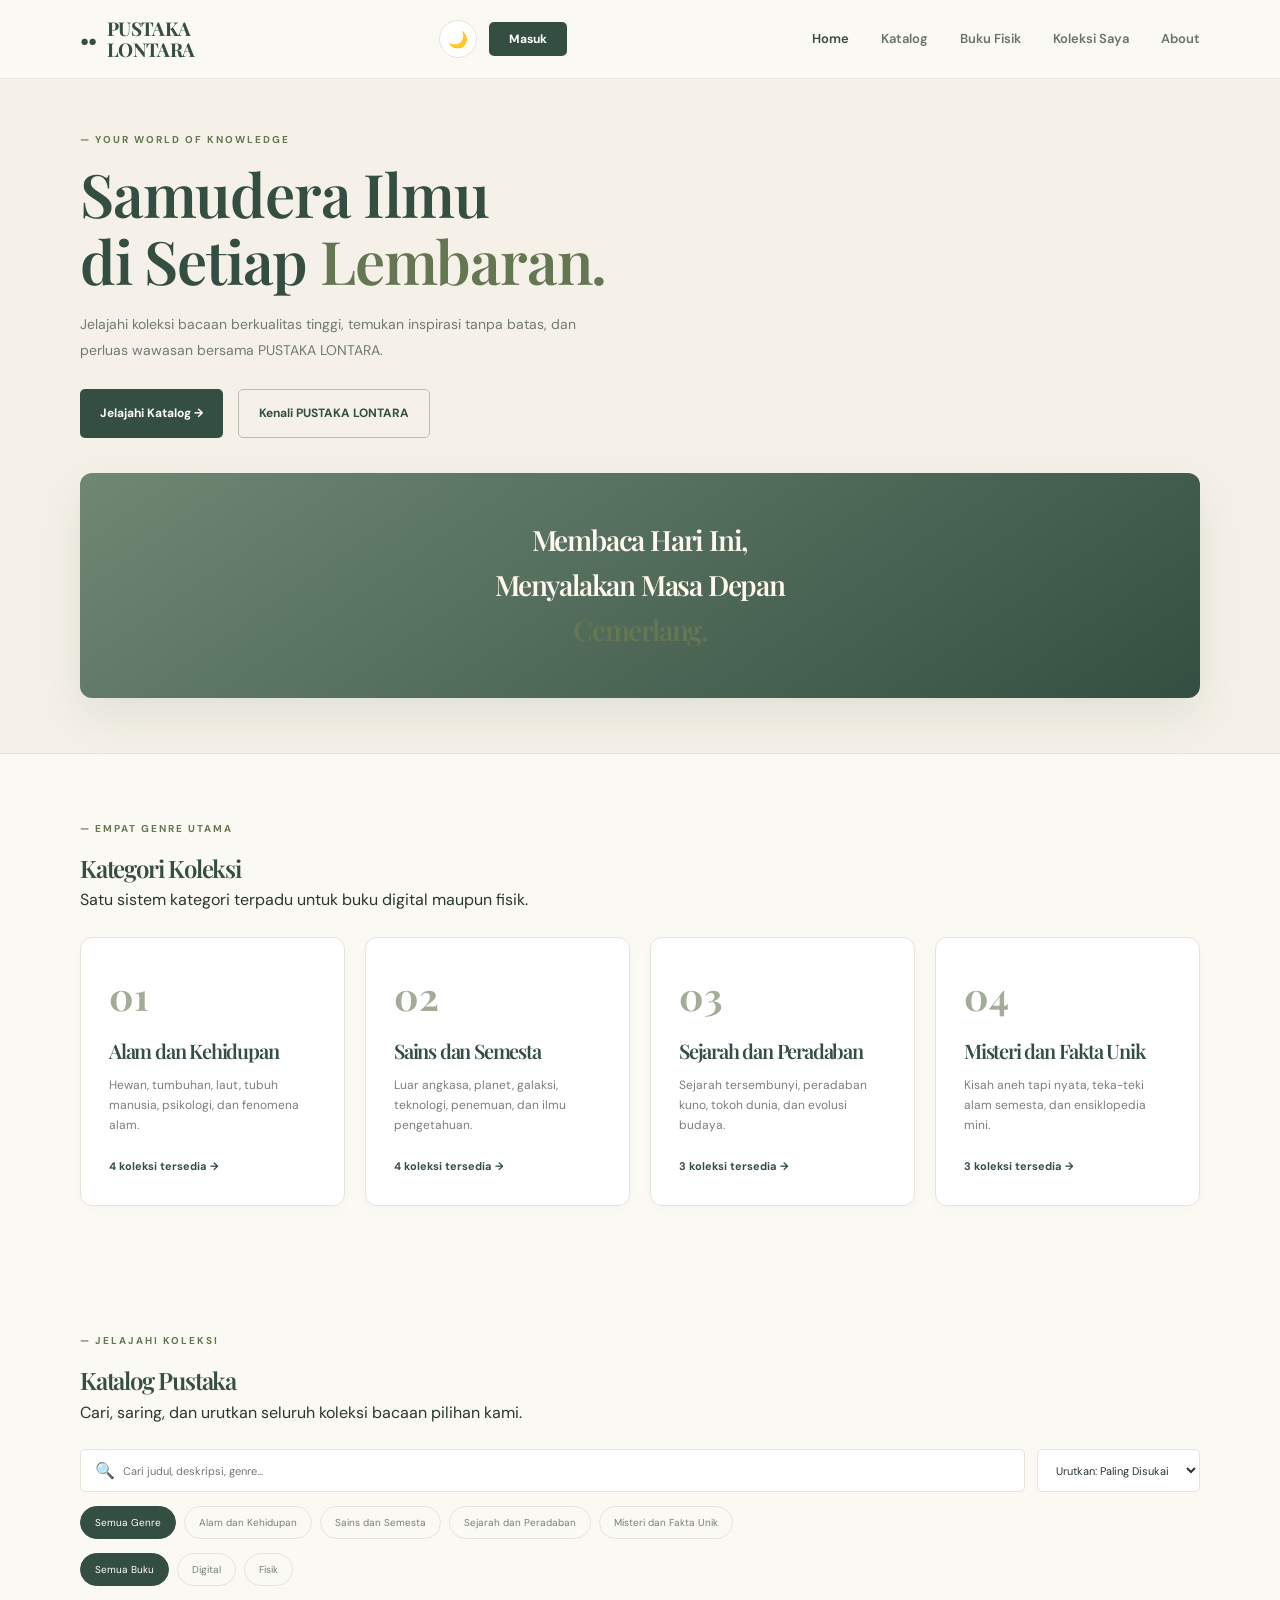
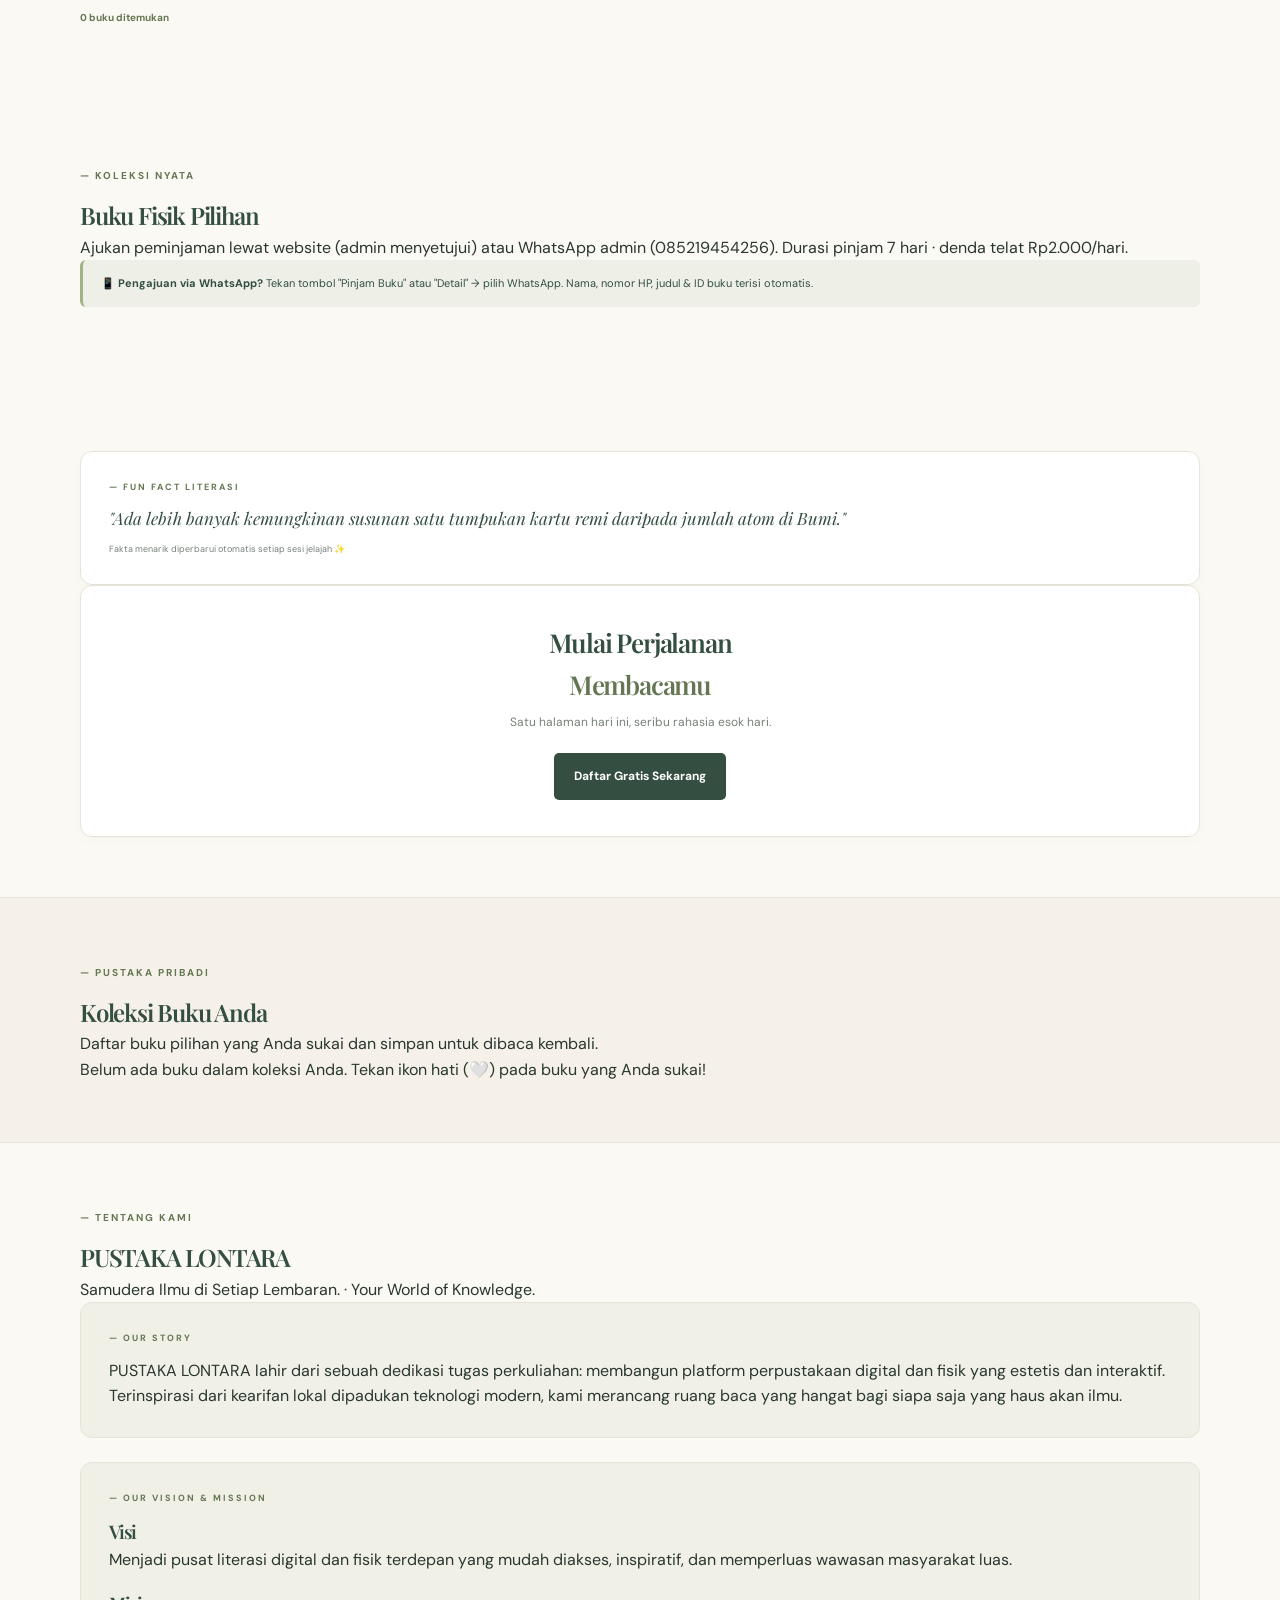
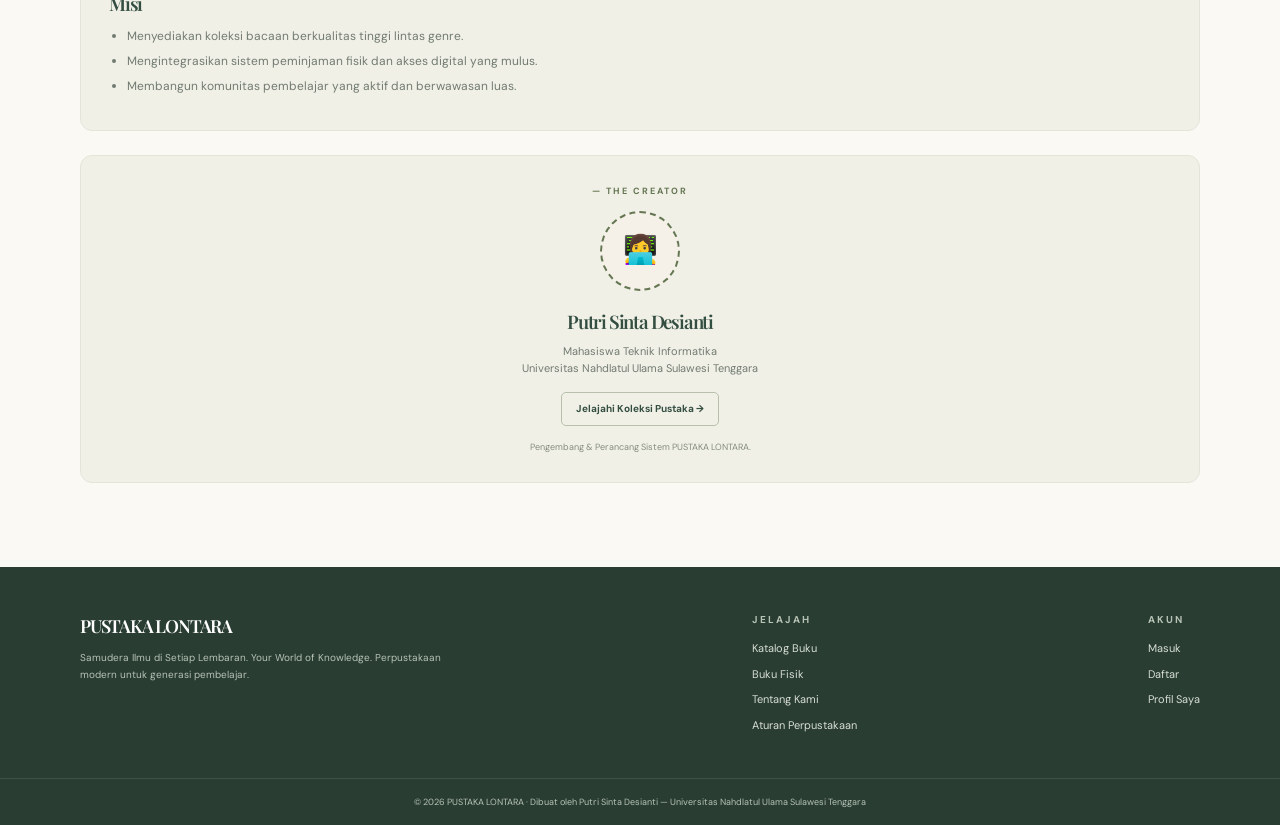
==== index.html @ be07b55f "Add files via upload" ====
<!DOCTYPE html>
<html lang="id">
<head>
  <meta charset="UTF-8">
  <meta name="viewport" content="width=device-width, initial-scale=1.0">
  <meta name="description" content="PUSTAKA LONTARA - Perpustakaan Digital & Fisik Modern">
  <title>PUSTAKA LONTARA | Your World of Knowledge</title>
  <link rel="preconnect" href="https://fonts.googleapis.com">
  <link rel="preconnect" href="https://fonts.gstatic.com" crossorigin>
  <link href="https://fonts.googleapis.com/css2?family=DM+Sans:ital,wght@0,400;0,500;0,700;1,400&family=Playfair+Display:ital,wght@0,600;0,700;1,600&display=swap" rel="stylesheet">
  <link rel="stylesheet" href="style.css">
</head>
<body>

  <!-- HEADER / NAVBAR -->
  <header class="site-header">
    <nav class="navbar container">
      <a class="brand" href="#beranda" aria-label="PUSTAKA LONTARA Beranda">
        <span class="brand-dots">••</span>
        <span class="brand-text">PUSTAKA<br>LONTARA</span>
      </a>
      
      <div class="nav-right-actions">
        <!-- Toggle Dark/Light Mode -->
        <button class="theme-toggle" id="themeToggle" title="Ubah Mode Tampilan" aria-label="Toggle Theme">🌙</button>
        <!-- Tombol Masuk / Login -->
        <button class="btn-masuk" id="openLoginModal">Masuk</button>
        <!-- Tombol Hamburger Mobile -->
        <button class="menu-toggle" id="menuToggle" aria-label="Buka Menu">☰</button>
      </div>

      <div class="nav-links" id="navLinks">
        <a class="nav-item active" href="#beranda">Home</a>
        <a class="nav-item" href="#katalog">Katalog</a>
        <a class="nav-item" href="#buku-fisik">Buku Fisik</a>
        <a class="nav-item" href="#koleksi-saya">Koleksi Saya</a>
        <a class="nav-item" href="#tentang">About</a>
      </div>
    </nav>
  </header>

  <main>
    <!-- HERO SECTION -->
    <section class="hero" id="beranda">
      <div class="container hero-content">
        <span class="sub-eyebrow">— YOUR WORLD OF KNOWLEDGE</span>
        <h1>Samudera Ilmu<br>di Setiap <em>Lembaran.</em></h1>
        <p>Jelajahi koleksi bacaan berkualitas tinggi, temukan inspirasi tanpa batas, dan perluas wawasan bersama PUSTAKA LONTARA.</p>
        
        <div class="hero-buttons">
          <a class="btn-primary" href="#katalog">Jelajahi Katalog →</a>
          <a class="btn-secondary" href="#tentang">Kenali PUSTAKA LONTARA</a>
        </div>

        <div class="hero-banner-card">
          <h2>Membaca Hari Ini,<br>Menyalakan Masa Depan<br><em>Cemerlang.</em></h2>
        </div>
      </div>
    </section>

    <!-- KATEGORI EMPAT GENRE UTAMA (Sesuai Referensi Gambar) -->
    <section class="category-section section-padding">
      <div class="container">
        <span class="sub-eyebrow">— EMPAT GENRE UTAMA</span>
        <h2 class="section-title">Kategori Koleksi</h2>
        <p class="section-desc">Satu sistem kategori terpadu untuk buku digital maupun fisik.</p>

        <div class="category-cards-grid">
          <div class="category-box">
            <span class="cat-number">01</span>
            <h3>Alam dan Kehidupan</h3>
            <p>Hewan, tumbuhan, laut, tubuh manusia, psikologi, dan fenomena alam.</p>
            <span class="cat-link">4 koleksi tersedia →</span>
          </div>
          <div class="category-box">
            <span class="cat-number">02</span>
            <h3>Sains dan Semesta</h3>
            <p>Luar angkasa, planet, galaksi, teknologi, penemuan, dan ilmu pengetahuan.</p>
            <span class="cat-link">4 koleksi tersedia →</span>
          </div>
          <div class="category-box">
            <span class="cat-number">03</span>
            <h3>Sejarah dan Peradaban</h3>
            <p>Sejarah tersembunyi, peradaban kuno, tokoh dunia, dan evolusi budaya.</p>
            <span class="cat-link">3 koleksi tersedia →</span>
          </div>
          <div class="category-box">
            <span class="cat-number">04</span>
            <h3>Misteri dan Fakta Unik</h3>
            <p>Kisah aneh tapi nyata, teka-teki alam semesta, dan ensiklopedia mini.</p>
            <span class="cat-link">3 koleksi tersedia →</span>
          </div>
        </div>
      </div>
    </section>

    <!-- KATALOG BUKU -->
    <section class="catalog-section section-padding" id="katalog">
      <div class="container">
        <span class="sub-eyebrow">— JELAJAHI KOLEKSI</span>
        <h2 class="section-title">Katalog Pustaka</h2>
        <p class="section-desc">Cari, saring, dan urutkan seluruh koleksi bacaan pilihan kami.</p>

        <div class="catalog-controls">
          <div class="search-sort-group">
            <div class="search-wrapper">
              <span class="search-icon">🔍</span>
              <input type="search" id="searchInput" placeholder="Cari judul, deskripsi, genre...">
            </div>

            <div class="sort-wrapper">
              <select id="sortSelect" aria-label="Urutkan Buku">
                <option value="popular">Urutkan: Paling Disukai</option>
                <option value="title-asc">Urutkan: Judul (A-Z)</option>
                <option value="title-desc">Urutkan: Judul (Z-A)</option>
              </select>
            </div>
          </div>

          <!-- Filter Genre -->
          <div class="filter-group" id="genreFilters">
            <button class="chip active" data-genre="Semua">Semua Genre</button>
            <button class="chip" data-genre="Alam dan Kehidupan">Alam dan Kehidupan</button>
            <button class="chip" data-genre="Sains dan Semesta">Sains dan Semesta</button>
            <button class="chip" data-genre="Sejarah dan Peradaban">Sejarah dan Peradaban</button>
            <button class="chip" data-genre="Misteri dan Fakta Unik">Misteri dan Fakta Unik</button>
          </div>

          <!-- Filter Tipe Buku -->
          <div class="filter-group" id="typeFilters">
            <button class="chip chip-type active" data-type="Semua">Semua Buku</button>
            <button class="chip chip-type" data-type="Digital">Digital</button>
            <button class="chip chip-type" data-type="Fisik">Fisik</button>
          </div>
        </div>

        <div class="result-info">
          <span id="bookCount">0 buku ditemukan</span>
        </div>

        <div class="book-grid" id="bookGrid">
          <!-- Kartu Buku Diquery otomatis lewat JavaScript -->
        </div>
        <p class="empty-state" id="emptyState" hidden>Tidak ada buku yang sesuai dengan pencarian Anda.</p>
      </div>
    </section>

    <!-- BUKU FISIK SECTION (Dilengkapi detail interaktif seperti gambar referensi) -->
    <section class="physical-section section-padding" id="buku-fisik">
      <div class="container">
        <span class="sub-eyebrow">— KOLEKSI NYATA</span>
        <h2 class="section-title">Buku Fisik Pilihan</h2>
        <p class="section-desc">Ajukan peminjaman lewat website (admin menyetujui) atau WhatsApp admin (085219454256). Durasi pinjam 7 hari · denda telat Rp2.000/hari.</p>
        
        <div class="info-box">
          <p>📱 <strong>Pengajuan via WhatsApp?</strong> Tekan tombol "Pinjam Buku" atau "Detail" → pilih WhatsApp. Nama, nomor HP, judul & ID buku terisi otomatis.</p>
        </div>

        <div class="book-grid" id="physicalBookGrid">
          <!-- Kartu khusus Buku Fisik -->
        </div>
      </div>
    </section>

    <!-- FUN FACT & CALL TO ACTION (Sesuai Referensi Gambar 13.jpeg) -->
    <section class="fun-fact-section section-padding">
      <div class="container">
        <div class="fun-fact-card">
          <span class="card-eyebrow">— FUN FACT LITERASI</span>
          <p id="funFactText">"Ada lebih banyak kemungkinan susunan satu tumpukan kartu remi daripada jumlah atom di Bumi."</p>
          <small class="fun-fact-note">Fakta menarik diperbarui otomatis setiap sesi jelajah ✨</small>
        </div>

        <div class="cta-banner-card">
          <h2>Mulai Perjalanan<br><em>Membacamu</em></h2>
          <p>Satu halaman hari ini, seribu rahasia esok hari.</p>
          <a class="btn-primary" href="#" id="openRegisterModalBtn">Daftar Gratis Sekarang</a>
        </div>
      </div>
    </section>

<!-- 👇 MASUKKAN KOLEKSI BUKU ANDA DI SINI 👇 -->
    <section class="wishlist-section section-padding" id="koleksi-saya">
      <div class="container">
        <span class="sub-eyebrow">— PUSTAKA PRIBADI</span>
        <h2 class="section-title">Koleksi Buku Anda</h2>
        <p class="section-desc">Daftar buku pilihan yang Anda sukai dan simpan untuk dibaca kembali.</p>

        <div class="book-grid" id="wishlistGrid">
          <!-- Buku yang disukai akan muncul di sini secara otomatis -->
        </div>
        <p class="empty-state" id="emptyWishlistState">Belum ada buku dalam koleksi Anda. Tekan ikon hati (🤍) pada buku yang Anda sukai!</p>
      </div>
    </section>

    <!-- TENTANG KAMI, STORY, VISI MISI & CREATOR -->
    <section class="about-section section-padding" id="tentang">
      <div class="container">
        <span class="sub-eyebrow">— TENTANG KAMI</span>
        <h2 class="section-title">PUSTAKA LONTARA</h2>
        <p class="section-desc">Samudera Ilmu di Setiap Lembaran. · Your World of Knowledge.</p>

        <!-- Our Story Card -->
        <div class="info-card">
          <span class="card-eyebrow">— OUR STORY</span>
          <p>PUSTAKA LONTARA lahir dari sebuah dedikasi tugas perkuliahan: membangun platform perpustakaan digital dan fisik yang estetis dan interaktif. Terinspirasi dari kearifan lokal dipadukan teknologi modern, kami merancang ruang baca yang hangat bagi siapa saja yang haus akan ilmu.</p>
        </div>

        <!-- Vision & Mission Card -->
        <div class="info-card">
          <span class="card-eyebrow">— OUR VISION & MISSION</span>
          <h3>Visi</h3>
          <p>Menjadi pusat literasi digital dan fisik terdepan yang mudah diakses, inspiratif, dan memperluas wawasan masyarakat luas.</p>
          
          <h3 class="mt-16">Misi</h3>
          <ul class="mission-list">
            <li>Menyediakan koleksi bacaan berkualitas tinggi lintas genre.</li>
            <li>Mengintegrasikan sistem peminjaman fisik dan akses digital yang mulus.</li>
            <li>Membangun komunitas pembelajar yang aktif dan berwawasan luas.</li>
          </ul>
        </div>

        <!-- Creator Profile Card -->
        <div class="creator-card">
          <span class="card-eyebrow">— THE CREATOR</span>
          <div class="creator-avatar">
            <div class="avatar-placeholder">👩‍💻</div>
          </div>
          <h3>Putri Sinta Desianti</h3>
          <p class="creator-sub">Mahasiswa Teknik Informatika<br>Universitas Nahdlatul Ulama Sulawesi Tenggara</p>
          <a class="btn-secondary small" href="#katalog">Jelajahi Koleksi Pustaka →</a>
          <small class="avatar-note">Pengembang & Perancang Sistem PUSTAKA LONTARA.</small>
        </div>
      </div>
    </section>
  </main>

  <!-- FOOTER -->
  <footer class="site-footer">
    <div class="container footer-content">
      <div class="footer-brand">
        <h3>PUSTAKA LONTARA</h3>
        <p>Samudera Ilmu di Setiap Lembaran. Your World of Knowledge. Perpustakaan modern untuk generasi pembelajar.</p>
      </div>

      <div class="footer-links-group">
        <h4>JELAJAH</h4>
        <ul>
          <li><a href="#katalog">Katalog Buku</a></li>
          <li><a href="#buku-fisik">Buku Fisik</a></li>
          <li><a href="#tentang">Tentang Kami</a></li>
          <li><a href="#" id="footerRulesLink">Aturan Perpustakaan</a></li>
        </ul>
      </div>

      <div class="footer-links-group">
        <h4>AKUN</h4>
        <ul>
          <li><a href="#" id="footerLogin">Masuk</a></li>
          <li><a href="#" id="footerRegister">Daftar</a></li>
          <li><a href="#" id="footerProfile">Profil Saya</a></li>
        </ul>
      </div>
    </div>
    <div class="footer-bottom">
      <div class="container">
        <p>© 2026 PUSTAKA LONTARA · Dibuat oleh Putri Sinta Desianti — Universitas Nahdlatul Ulama Sulawesi Tenggara</p>
      </div>
    </div>
  </footer>

  <!-- MODAL LOGIN / MASUK -->
  <div class="modal-backdrop" id="loginModal" aria-hidden="true">
    <div class="modal-box" role="dialog" aria-modal="true" aria-labelledby="loginTitle">
      <button class="modal-close" id="closeLoginModal" aria-label="Tutup">&times;</button>
      <span class="sub-eyebrow">— AKUN PENGGUNA</span>
      <h2 id="loginTitle">Masuk Ke <em>PUSTAKA LONTARA</em></h2>
      <p class="modal-desc">Masukkan email/NIM dan kata sandi Anda.</p>
      
      <form id="loginForm">
        <div class="form-group">
          <label for="loginEmail">Email / NIM</label>
          <input type="text" id="loginEmail" placeholder="Masukkan Email atau NIM" required>
        </div>
        <div class="form-group">
          <label for="loginPassword">Kata Sandi</label>
          <input type="password" id="loginPassword" placeholder="••••••••" required>
        </div>
        <button type="submit" class="btn-primary full-width">Masuk Sekarang →</button>
      </form>
    </div>
  </div>

  <!-- MODAL PEMINJAMAN WHATSAPP -->
  <div class="modal-backdrop" id="borrowModal" aria-hidden="true">
    <div class="modal-box" role="dialog" aria-modal="true" aria-labelledby="borrowTitle">
      <button class="modal-close" id="closeBorrowModal" aria-label="Tutup">&times;</button>
      <span class="sub-eyebrow">— FORMULIR PEMINJAMAN</span>
      <h2 id="borrowTitle">Ajukan <em>Peminjaman</em></h2>
      <div class="selected-book-badge" id="selectedBookBadge"></div>
      
      <form id="borrowForm">
        <input type="hidden" id="borrowBookId">
        <input type="hidden" id="borrowBookTitle">
        <div class="form-grid">
          <div class="form-group">
            <label for="borrowName">Nama Lengkap</label>
            <input type="text" id="borrowName" placeholder="Nama Anda" required>
          </div>
          <div class="form-group">
            <label for="borrowNim">NIM</label>
            <input type="text" id="borrowNim" placeholder="Nomor Induk Mahasiswa" required>
          </div>
          <div class="form-group">
            <label for="borrowClass">Kelas / Prodi</label>
            <input type="text" id="borrowClass" placeholder="Contoh: TI-A" required>
          </div>
          <div class="form-group">
            <label for="borrowPhone">Nomor WhatsApp</label>
            <input type="tel" id="borrowPhone" placeholder="08xxxxxxxxxx" required>
          </div>
        </div>
        <button type="submit" class="btn-primary full-width">Kirim Pengajuan via WhatsApp ↗</button>
      </form>
    </div>
  </div>

  <!-- MODAL ATURAN PERPUSTAKAAN -->
  <div class="modal-backdrop" id="rulesModal" aria-hidden="true">
    <div class="modal-box modal-large" role="dialog" aria-modal="true" aria-labelledby="rulesTitle">
      <button class="modal-close" id="closeRulesModal" aria-label="Tutup">&times;</button>
      <span class="sub-eyebrow">— PANDUAN & KETENTUAN</span>
      <h2 id="rulesTitle">Aturan <em>PUSTAKA LONTARA</em></h2>
      <p class="modal-desc">Mohon membaca dan mematuhi ketentuan berikut demi kenyamanan bersama.</p>
      
      <div class="rules-content">
        <div class="rule-item">
          <h4>1. Peminjaman Buku Fisik</h4>
          <ul>
            <li>Durasi peminjaman maksimal adalah <strong>7 (tujuh) hari</strong> sejak pengajuan disetujui admin.</li>
            <li>Batas maksimal buku yang dapat dipinjam secara bersamaan adalah <strong>2 (dua) buku</strong>.</li>
            <li>Pengajuan lewat WhatsApp wajib menyertakan identitas diri (Nama, NIM, Kelas) yang valid.</li>
          </ul>
        </div>
        <div class="rule-item">
          <h4>2. Denda & Keterlambatan</h4>
          <ul>
            <li>Keterlambatan pengembalian buku dikenakan denda sebesar <strong>Rp2.000 / hari / buku</strong>.</li>
            <li>Apabila buku hilang atau rusak berat, peminjam wajib mengganti dengan buku yang serupa.</li>
          </ul>
        </div>
        <div class="rule-item">
          <h4>3. Akses Buku Digital</h4>
          <ul>
            <li>Koleksi digital dapat dibaca langsung kapan saja melalui platform.</li>
            <li>Dilarang memperjualbelikan atau mendistribusikan ulang konten tanpa izin.</li>
          </ul>
        </div>
      </div>

      <button class="btn-primary full-width mt-16" id="acceptRulesBtn">Saya Mengerti →</button>
    </div>
  </div>
<!-- MODAL DETAIL BUKU -->
  <div class="modal-backdrop" id="detailModal" aria-hidden="true">
    <div class="modal-box" role="dialog" aria-modal="true">
      <button class="modal-close" id="closeDetailModal" aria-label="Tutup">&times;</button>
      <span class="sub-eyebrow" id="detailModalCode">RB-00</span>
      <h2 id="detailModalTitle" style="font-size: 24px; margin-block: 8px;">Judul Buku</h2>
      <p id="detailModalAuthor" style="font-size: 12px; color: var(--text-muted); margin-bottom: 12px;">Penulis</p>
      
      <div class="selected-book-badge" id="detailModalGenre">Genre</div>
      <p id="detailModalDesc" style="font-size: 13px; line-height: 1.6; margin-bottom: 16px;">Deskripsi buku...</p>
      
      <div class="meta-stats" style="margin-bottom: 20px; font-size: 11px;">
        <span id="detailModalLikes">❤️ 0</span>
        <span id="detailModalFinished">✅ 0 selesai</span>
        <span id="detailModalDuration">⏱️ 0j 0m</span>
      </div>

      <button class="btn-primary full-width" id="modalBorrowFromDetailBtn">Ajukan Peminjaman →</button>
    </div>
  </div>

  <!-- TOAST NOTIFICATION -->
  <div class="toast" id="toast" role="status" aria-live="polite"></div>

  <script src="script.js"></script>
</body>
</html>
---- style.css ----
/* ===== VARIABEL WARNA TEMA (Sage & Cream) ===== */
:root {
  --sage: #A3B18A;
  --sage-dark: #657653;
  --forest: #344E41;
  --ivory: #F5F1E8;
  --cream: #FBF9F4;
  --ink: #29372F;
  --muted: #778078;
  --line: #E6E4D9;
  --white: #FFFFFF;
  --card-bg: #FFFFFF;
  --bg-color: #FBF9F4;
  --text-main: #29372F;
  --text-muted: #778078;
  --border-color: #E6E4D9;
  --shadow-sm: 0 18px 45px rgba(52, 78, 65, .10);
  
  /* Warna Kartu Buku */
  --card-blue: linear-gradient(145deg, #6F8874, #344E41);
  --card-brown: linear-gradient(145deg, #C4A77B, #8A6F4C);
  --card-purple: linear-gradient(145deg, #8295A0, #435D68);
}

/* Dark Mode */
body.dark-mode {
  --bg-color: #1A221C;
  --card-bg: #242E26;
  --text-main: #E5EAD9;
  --text-muted: #A3ADC2;
  --border-color: #334035;
  --forest: #A3B18A;
  --ivory: #242E26;
}

* {
  box-sizing: border-box;
  margin: 0;
  padding: 0;
}

html {
  scroll-behavior: smooth;
}

body {
  background-color: var(--bg-color);
  color: var(--text-main);
  font-family: 'DM Sans', sans-serif;
  line-height: 1.6;
  transition: background-color 0.3s, color 0.3s;
}

a {
  color: inherit;
  text-decoration: none;
}

button, input, select {
  font-family: inherit;
}

.container {
  width: min(100% - 32px, 1120px);
  margin-inline: auto;
}

.section-padding {
  padding-block: 60px;
}

.mt-16 {
  margin-top: 16px;
}

/* ===== NAVBAR ===== */
.site-header {
  position: sticky;
  top: 0;
  z-index: 40;
  background-color: rgba(251, 249, 244, 0.94);
  backdrop-filter: blur(12px);
  border-bottom: 1px solid rgba(230, 228, 217, 0.8);
}

body.dark-mode .site-header {
  background-color: rgba(26, 34, 28, 0.94);
  border-bottom: 1px solid #334035;
}

.navbar {
  display: flex;
  align-items: center;
  justify-content: space-between;
  height: 78px;
}

.brand {
  display: flex;
  align-items: center;
  gap: 10px;
  font-family: 'Playfair Display', serif;
  font-weight: 700;
  font-size: 19px;
  letter-spacing: -0.6px;
}

.brand-dots {
  color: var(--forest);
}

.brand-text {
  line-height: 1.1;
  color: var(--forest);
}

body.dark-mode .brand-text, body.dark-mode .brand-dots {
  color: var(--sage);
}

.nav-right-actions {
  display: flex;
  align-items: center;
  gap: 12px;
}

.theme-toggle {
  border: 1px solid var(--border-color);
  background: var(--card-bg);
  border-radius: 50%;
  width: 38px;
  height: 38px;
  cursor: pointer;
  font-size: 16px;
  display: grid;
  place-items: center;
}

.btn-masuk {
  background: var(--forest);
  color: white;
  border: none;
  padding: 9px 20px;
  border-radius: 5px;
  font-weight: 700;
  font-size: 12px;
  cursor: pointer;
  transition: background 0.2s, transform 0.2s;
}

.btn-masuk:hover {
  background: #263D32;
  transform: translateY(-2px);
}

.menu-toggle {
  background: transparent;
  border: none;
  font-size: 25px;
  cursor: pointer;
  color: var(--forest);
}

body.dark-mode .menu-toggle {
  color: var(--sage);
}

.nav-links {
  display: none;
}

.nav-links.open {
  display: flex;
  flex-direction: column;
  position: absolute;
  top: 78px;
  left: 0;
  right: 0;
  background: var(--cream);
  border-bottom: 1px solid var(--line);
  padding: 18px 24px;
  gap: 16px;
  box-shadow: var(--shadow-sm);
}

body.dark-mode .nav-links.open {
  background: var(--card-bg);
}

.nav-item {
  font-size: 13px;
  font-weight: 600;
  color: #68736B;
}

.nav-item.active, .nav-item:hover {
  color: var(--forest);
}

/* ===== HERO SECTION ===== */
.sub-eyebrow {
  display: inline-flex;
  align-items: center;
  gap: 8px;
  color: var(--sage-dark);
  font-size: 10px;
  font-weight: 700;
  letter-spacing: 2px;
  margin-bottom: 12px;
}

.hero {
  background: var(--ivory);
  padding-block: 46px 55px;
  border-bottom: 1px solid var(--line);
}

h1, h2, h3 {
  font-family: 'Playfair Display', serif;
  color: var(--forest);
  font-weight: 600;
  letter-spacing: -1.2px;
}

body.dark-mode h1, body.dark-mode h2, body.dark-mode h3 {
  color: var(--sage);
}

h1 {
  font-size: clamp(38px, 5vw, 60px);
  line-height: 1.12;
  margin-bottom: 18px;
}

h1 em, h2 em {
  color: var(--sage-dark);
  font-style: normal;
  font-weight: 600;
}

.hero p {
  max-width: 500px;
  color: #727B71;
  line-height: 1.85;
  font-size: 14px;
  margin-bottom: 25px;
}

.hero-buttons {
  display: flex;
  flex-direction: column;
  gap: 15px;
  margin-bottom: 35px;
}

.btn-primary {
  display: inline-flex;
  justify-content: center;
  align-items: center;
  background: var(--forest);
  color: white;
  padding: 14px 20px;
  border-radius: 5px;
  font-weight: 700;
  font-size: 12px;
  border: none;
  cursor: pointer;
  transition: transform .2s, background .2s;
}

.btn-primary:hover {
  background: #263D32;
  transform: translateY(-2px);
}

.btn-secondary {
  display: inline-flex;
  justify-content: center;
  align-items: center;
  color: var(--forest);
  border: 1px solid #B7C0AA;
  background: transparent;
  padding: 14px 20px;
  border-radius: 5px;
  font-weight: 700;
  font-size: 12px;
  transition: transform .2s, background .2s;
}

.btn-secondary:hover {
  background: var(--ivory);
  transform: translateY(-2px);
}

.hero-banner-card {
  background: linear-gradient(145deg, #6F8874, #344E41);
  border-radius: 12px;
  padding: 45px 24px;
  color: #F8F4E9;
  text-align: center;
  box-shadow: var(--shadow-sm);
}

.hero-banner-card h2 {
  font-size: 28px;
  color: #FFF9EC;
}

/* ===== 4 KATEGORI UTAMA (Sesuai Referensi Gambar 10.jpeg) ===== */
.category-cards-grid {
  display: grid;
  grid-template-columns: 1fr;
  gap: 20px;
  margin-top: 24px;
}

.category-box {
  background: var(--card-bg);
  border: 1px solid var(--border-color);
  border-radius: 12px;
  padding: 28px;
  position: relative;
  box-shadow: 0 4px 15px rgba(0,0,0,0.02);
  transition: transform 0.2s;
}

.category-box:hover {
  transform: translateY(-3px);
}

.cat-number {
  font-family: 'Playfair Display', serif;
  font-size: 38px;
  color: var(--sage-dark);
  opacity: 0.6;
  font-weight: 700;
  display: block;
  margin-bottom: 8px;
}

.category-box h3 {
  font-size: 20px;
  margin-bottom: 8px;
}

.category-box p {
  font-size: 12px;
  color: var(--text-muted);
  line-height: 1.7;
  margin-bottom: 16px;
}

.cat-link {
  font-size: 11px;
  font-weight: 700;
  color: var(--forest);
}

body.dark-mode .cat-link {
  color: var(--sage);
}

/* ===== CONTROL & FILTERS ===== */
.catalog-controls {
  display: flex;
  flex-direction: column;
  gap: 14px;
  margin-block: 24px;
}

.search-sort-group {
  display: flex;
  flex-direction: column;
  gap: 12px;
}

.search-wrapper {
  display: flex;
  align-items: center;
  background: white;
  border: 1px solid var(--line);
  border-radius: 5px;
  padding: 0 14px;
  height: 43px;
  color: var(--sage-dark);
}

body.dark-mode .search-wrapper {
  background: var(--card-bg);
  border-color: var(--border-color);
}

.search-wrapper input {
  border: none;
  background: transparent;
  width: 100%;
  padding-left: 8px;
  outline: none;
  color: var(--text-main);
  font-size: 11px;
}

.sort-wrapper select {
  width: 100%;
  height: 43px;
  padding: 0 14px;
  border-radius: 5px;
  border: 1px solid var(--line);
  background: white;
  color: var(--ink);
  font-size: 11px;
  outline: none;
  cursor: pointer;
}

body.dark-mode .sort-wrapper select {
  background: var(--card-bg);
  color: var(--text-main);
  border-color: var(--border-color);
}

.filter-group {
  display: flex;
  flex-wrap: wrap;
  gap: 8px;
}

.chip {
  padding: 9px 14px;
  border: 1px solid var(--line);
  border-radius: 30px;
  background: transparent;
  color: #758075;
  font-size: 10px;
  cursor: pointer;
  transition: all 0.2s;
}

body.dark-mode .chip {
  border-color: var(--border-color);
  color: var(--text-muted);
}

.chip.active {
  border-color: var(--forest);
  background: var(--forest);
  color: white;
}

.result-info {
  margin-block: 15px;
  font-size: 10px;
  font-weight: 700;
  color: var(--sage-dark);
}

/* ===== BOOK CARDS (Gaya persis seperti Referensi Gambar 11.jpg) ===== */
.book-grid {
  display: grid;
  grid-template-columns: 1fr;
  gap: 20px;
}

.book-card-item {
  border-radius: 12px;
  padding: 24px 20px;
  color: #F8F4E9;
  display: flex;
  flex-direction: column;
  justify-content: space-between;
  min-height: 290px;
  box-shadow: 10px 14px 22px rgba(39,58,47,.12);
  transition: transform .2s, box-shadow .2s;
}

.book-card-item:hover {
  transform: translateY(-4px);
  box-shadow: var(--shadow-sm);
}

.book-card-item.blue { background: var(--card-blue); }
.book-card-item.brown { background: var(--card-brown); }
.book-card-item.purple { background: var(--card-purple); }

.card-top-header {
  display: flex;
  justify-content: space-between;
  align-items: center;
}

.card-code {
  font-size: 9px;
  opacity: 0.85;
  font-weight: 700;
  letter-spacing: 2px;
  text-transform: uppercase;
}

.card-type-pill {
  background: rgba(255,255,255,0.25);
  padding: 2px 10px;
  border-radius: 12px;
  font-size: 8px;
  font-weight: 700;
  letter-spacing: 1px;
}

.card-body-content {
  margin-block: 12px;
}

.card-title {
  font-size: 21px;
  line-height: 1.25;
  color: #FFF9EC;
  font-family: 'Playfair Display', serif;
  margin-bottom: 4px;
}

.card-author {
  font-size: 10px;
  opacity: 0.8;
  margin-bottom: 8px;
}

.card-desc {
  font-size: 11px;
  opacity: 0.9;
  line-height: 1.5;
}

.card-footer-meta {
  border-top: 1px solid rgba(255,255,255,0.15);
  padding-top: 12px;
  display: flex;
  flex-direction: column;
  gap: 12px;
}

.meta-stats {
  display: flex;
  gap: 10px;
  font-size: 9px;
  font-weight: 600;
  opacity: 0.95;
  flex-wrap: wrap;
}

.card-action-btn {
  background: white;
  color: var(--forest);
  border: none;
  padding: 10px 16px;
  border-radius: 6px;
  font-weight: 700;
  font-size: 10px;
  cursor: pointer;
  align-self: flex-start;
  transition: background 0.2s;
}

.card-action-btn:hover {
  background: var(--ivory);
}

/* ===== FUN FACT & CTA SECTION (Sesuai Referensi Gambar 13.jpeg) ===== */
.fun-fact-section {
  display: flex;
  flex-direction: column;
  gap: 20px;
}

.fun-fact-card {
  background: var(--card-bg);
  border: 1px solid var(--border-color);
  border-radius: 12px;
  padding: 28px;
  box-shadow: 0 4px 15px rgba(0,0,0,0.02);
}

.fun-fact-card p {
  font-family: 'Playfair Display', serif;
  font-size: 17px;
  font-style: italic;
  color: var(--forest);
  margin-top: 8px;
  line-height: 1.5;
}

body.dark-mode .fun-fact-card p {
  color: var(--sage);
}

.fun-fact-note {
  display: block;
  font-size: 9px;
  color: var(--text-muted);
  margin-top: 10px;
}

.cta-banner-card {
  background: var(--card-bg);
  border: 1px solid var(--border-color);
  border-radius: 12px;
  padding: 36px 24px;
  text-align: center;
  box-shadow: 0 4px 15px rgba(0,0,0,0.02);
}

.cta-banner-card h2 {
  font-size: 26px;
  margin-bottom: 8px;
}

.cta-banner-card p {
  font-size: 12px;
  color: var(--text-muted);
  margin-bottom: 20px;
}

/* ===== ABOUT & INFO SECTION ===== */
.info-card, .creator-card {
  background: #F0F0E7;
  border: 1px solid var(--line);
  border-radius: 12px;
  padding: 28px;
  margin-bottom: 24px;
}

body.dark-mode .info-card, body.dark-mode .creator-card {
  background: var(--card-bg);
  border-color: var(--border-color);
}

.info-box {
  background: #EEF0E7;
  border-left: 3px solid var(--sage);
  border-radius: 6px;
  padding: 14px 18px;
  font-size: 11px;
  color: var(--forest);
  margin-bottom: 24px;
  line-height: 1.7;
}

body.dark-mode .info-box {
  background: #242E26;
  color: var(--sage);
}

.card-eyebrow {
  font-size: 9px;
  font-weight: 700;
  color: var(--sage-dark);
  letter-spacing: 2px;
  margin-bottom: 12px;
  display: block;
}

.mission-list {
  padding-left: 18px;
  margin-top: 8px;
  font-size: 12px;
  color: #727B71;
}

.mission-list li {
  margin-bottom: 6px;
}

.creator-card {
  text-align: center;
}

.avatar-placeholder {
  width: 80px;
  height: 80px;
  border-radius: 50%;
  border: 2px dashed var(--sage-dark);
  display: grid;
  place-items: center;
  margin: 0 auto 16px auto;
  font-size: 28px;
  background: var(--ivory);
}

.creator-sub {
  color: #727B71;
  font-size: 11px;
  margin-block: 6px 14px;
  line-height: 1.6;
}

.btn-secondary.small {
  padding: 8px 14px;
  font-size: 10px;
}

.avatar-note {
  display: block;
  font-size: 9px;
  color: #858B7E;
  margin-top: 14px;
}

/* ===== FOOTER ===== */
.site-footer {
  background: #293D33;
  color: #D8DFD4;
  padding-top: 45px;
}

.footer-content {
  display: flex;
  flex-direction: column;
  gap: 28px;
  padding-bottom: 35px;
}

.footer-brand h3 {
  font-size: 18px;
  margin-bottom: 8px;
  color: white;
}

.footer-brand p {
  color: #B7C3B5;
  font-size: 10px;
  line-height: 1.7;
}

.footer-links-group h4 {
  font-size: 10px;
  letter-spacing: 2px;
  color: #B7C3B5;
  margin-bottom: 12px;
  font-weight: 700;
}

.footer-links-group ul {
  list-style: none;
}

.footer-links-group li {
  margin-bottom: 8px;
  font-size: 11px;
  color: #D8DFD4;
}

.footer-bottom {
  border-top: 1px solid rgba(255,255,255,0.1);
  padding-block: 16px;
  font-size: 9px;
  color: #B7C3B5;
  text-align: center;
}

/* ===== MODAL & TOAST ===== */
.modal-backdrop {
  display: none;
  position: fixed;
  inset: 0;
  z-index: 100;
  background: rgba(24,39,31,0.62);
  backdrop-filter: blur(4px);
  place-items: center;
  padding: 16px;
  overflow-y: auto;
}

.modal-backdrop.show {
  display: grid;
}

.modal-box {
  background: var(--cream);
  border-radius: 8px;
  padding: 30px 24px;
  width: min(100%, 480px);
  position: relative;
  box-shadow: 0 25px 80px rgba(0,0,0,0.25);
  border: 1px solid var(--line);
}

body.dark-mode .modal-box {
  background: var(--card-bg);
  border-color: var(--border-color);
}

.modal-close {
  position: absolute;
  top: 15px;
  right: 18px;
  border: none;
  background: transparent;
  font-size: 26px;
  color: var(--forest);
  cursor: pointer;
}

.form-group {
  display: flex;
  flex-direction: column;
  gap: 6px;
  margin-bottom: 14px;
}

.form-group label {
  font-size: 10px;
  font-weight: 700;
  color: #566457;
}

body.dark-mode .form-group label {
  color: var(--text-muted);
}

.form-group input {
  height: 40px;
  padding: 0 11px;
  border-radius: 4px;
  border: 1px solid var(--line);
  background: white;
  color: var(--text-main);
  font-size: 11px;
  outline: none;
}

body.dark-mode .form-group input {
  background: var(--bg-color);
  border-color: var(--border-color);
}

.selected-book-badge {
  background: #EEF0E7;
  border-left: 3px solid var(--sage);
  padding: 10px 14px;
  border-radius: 4px;
  font-size: 11px;
  font-weight: 700;
  margin-block: 12px 16px;
  color: var(--forest);
}

body.dark-mode .selected-book-badge {
  background: #242E26;
  color: var(--sage);
}

.full-width {
  width: 100%;
  margin-top: 8px;
}

.toast {
  position: fixed;
  bottom: 24px;
  left: 50%;
  transform: translate(-50%, 20px);
  background: var(--forest);
  color: white;
  padding: 12px 18px;
  border-radius: 5px;
  font-size: 11px;
  opacity: 0;
  pointer-events: none;
  transition: all 0.25s;
  z-index: 120;
  box-shadow: var(--shadow-sm);
}

.toast.show {
  opacity: 1;
  transform: translate(-50%, 0);
}

/* Aturan Perpustakaan Modal */
.modal-box.modal-large {
  width: min(100%, 560px);
  max-height: 85vh;
  display: flex;
  flex-direction: column;
}

.rules-content {
  margin-top: 16px;
  overflow-y: auto;
  max-height: 55vh;
  padding-right: 6px;
  display: flex;
  flex-direction: column;
  gap: 18px;
}

.rule-item {
  background: var(--bg-color);
  border: 1px solid var(--border-color);
  padding: 16px;
  border-radius: 8px;
}

body.dark-mode .rule-item {
  background: var(--card-bg);
}

.rule-item h4 {
  font-family: 'DM Sans', sans-serif;
  font-size: 13px;
  font-weight: 700;
  color: var(--forest);
  margin-bottom: 8px;
}

body.dark-mode .rule-item h4 {
  color: var(--sage);
}

.rule-item ul {
  padding-left: 18px;
  font-size: 11px;
  color: var(--text-muted);
  line-height: 1.6;
}

.rule-item li {
  margin-bottom: 4px;
}

/* ===== RESPONSIVE DESKTOP & TABLET ===== */
@media (min-width: 680px) {
  .hero-buttons {
    flex-direction: row;
  }

  .search-sort-group {
    flex-direction: row;
  }

  .catalog-controls {
    flex-direction: column;
  }

  .search-wrapper {
    flex: 1;
  }

  .sort-wrapper select {
    width: auto;
  }

  .category-cards-grid {
    grid-template-columns: repeat(2, 1fr);
  }

  .book-grid {
    grid-template-columns: repeat(2, 1fr);
  }

  .footer-content {
    flex-direction: row;
    justify-content: space-between;
  }

  .footer-brand {
    max-width: 380px;
  }

  .menu-toggle {
    display: none;
  }

  .nav-links {
    display: flex;
    gap: 32px;
  }

  .nav-links.open {
    position: static;
    flex-direction: row;
    box-shadow: none;
    padding: 0;
    border: none;
    background: transparent;
  }
}

@media (min-width: 960px) {
  .category-cards-grid {
    grid-template-columns: repeat(4, 1fr);
  }

  .book-grid {
    grid-template-columns: repeat(3, 1fr);
  }
}
/* ===== GAYA TAMBAHAN TOMBOL DETAIL & LIKE ===== */
.card-btn-group {
  display: flex;
  gap: 10px;
  align-items: center;
  margin-top: 14px;
}

.card-detail-btn {
  background: white;
  color: var(--forest);
  border: none;
  padding: 10px 22px;
  border-radius: 20px;
  font-weight: 700;
  font-size: 11px;
  cursor: pointer;
  transition: background 0.2s, transform 0.2s;
  flex: 1;
}

.card-detail-btn:hover {
  background: var(--ivory);
  transform: translateY(-1px);
}

.card-like-btn {
  background: rgba(255, 255, 255, 0.2);
  border: 1px solid rgba(255, 255, 255, 0.4);
  color: white;
  width: 38px;
  height: 38px;
  border-radius: 50%;
  display: grid;
  place-items: center;
  font-size: 14px;
  cursor: pointer;
  transition: background 0.2s, transform 0.2s;
}

.card-like-btn:hover {
  background: rgba(255, 255, 255, 0.35);
  transform: scale(1.05);
}
/* ===== KOLEKSI BUKU ANDA SECTION ===== */
.wishlist-section {
  background-color: var(--ivory);
  border-top: 1px solid var(--line);
  border-bottom: 1px solid var(--line);
}
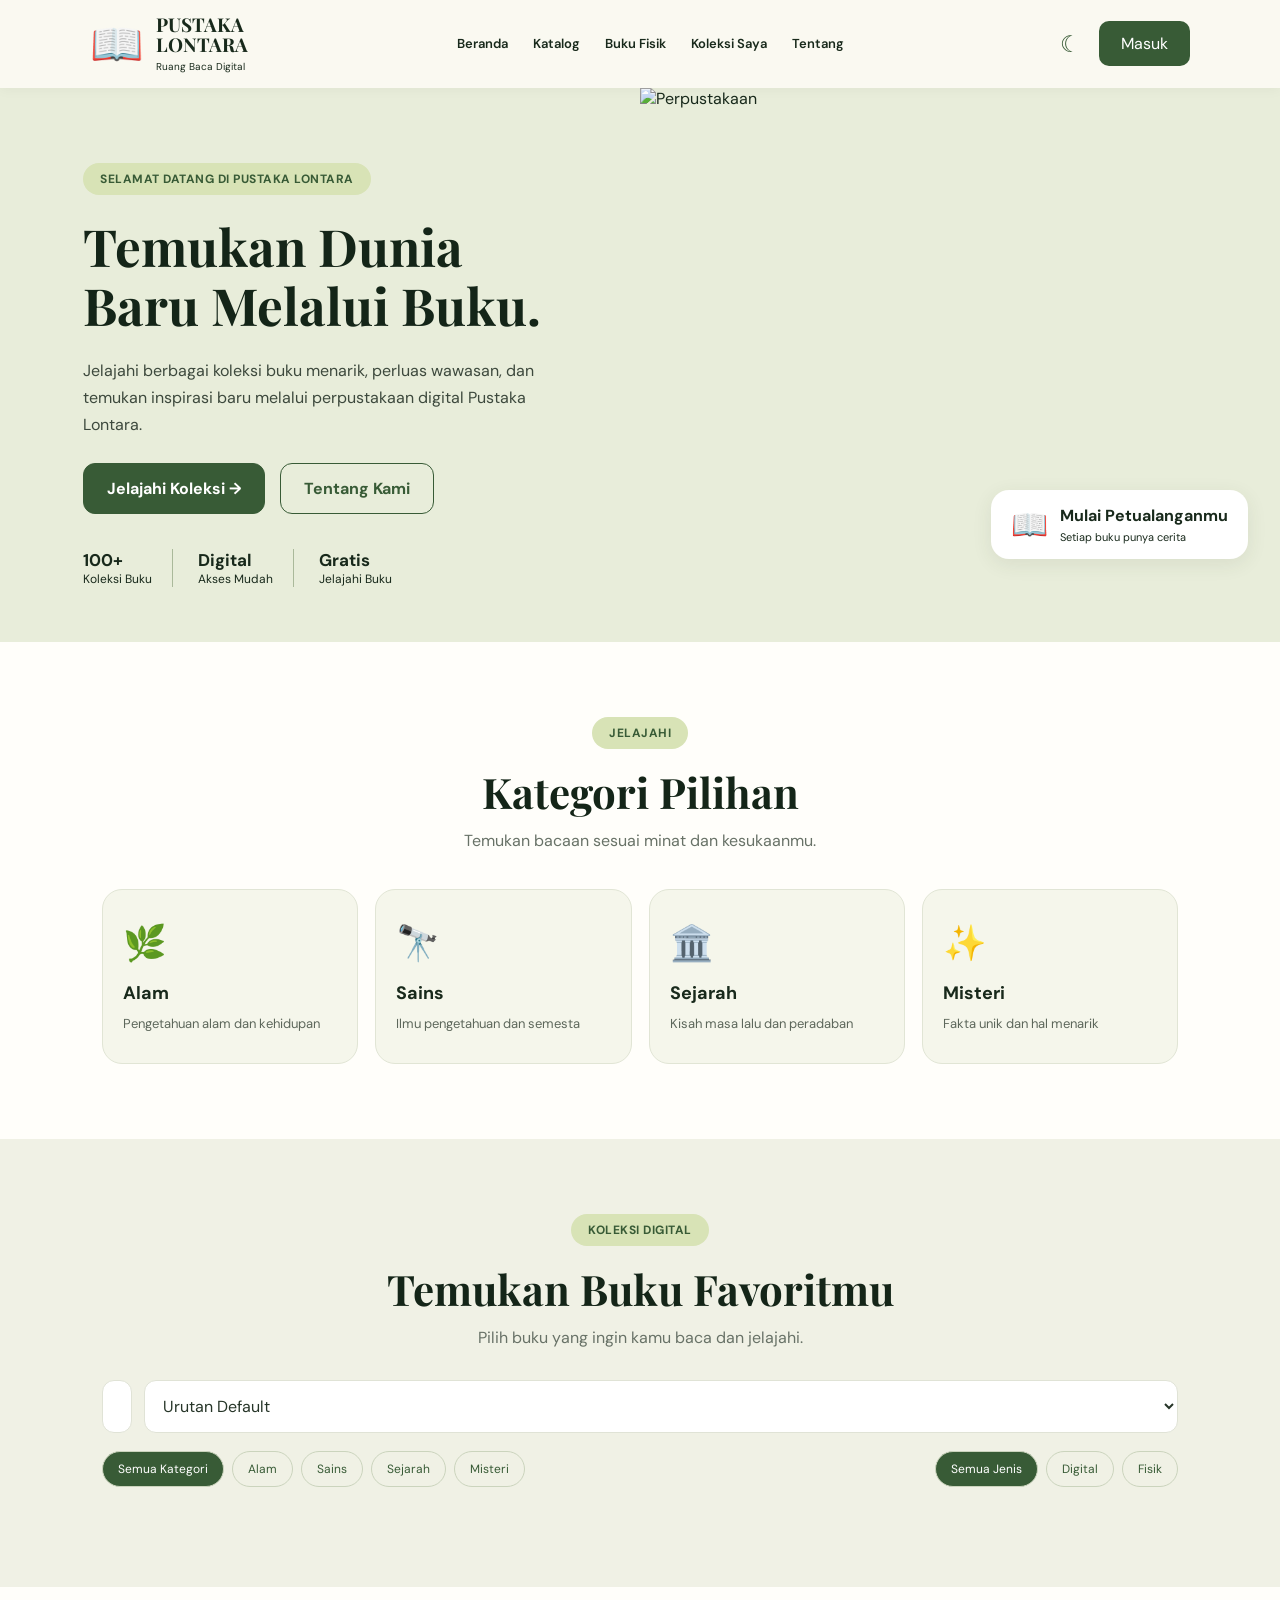
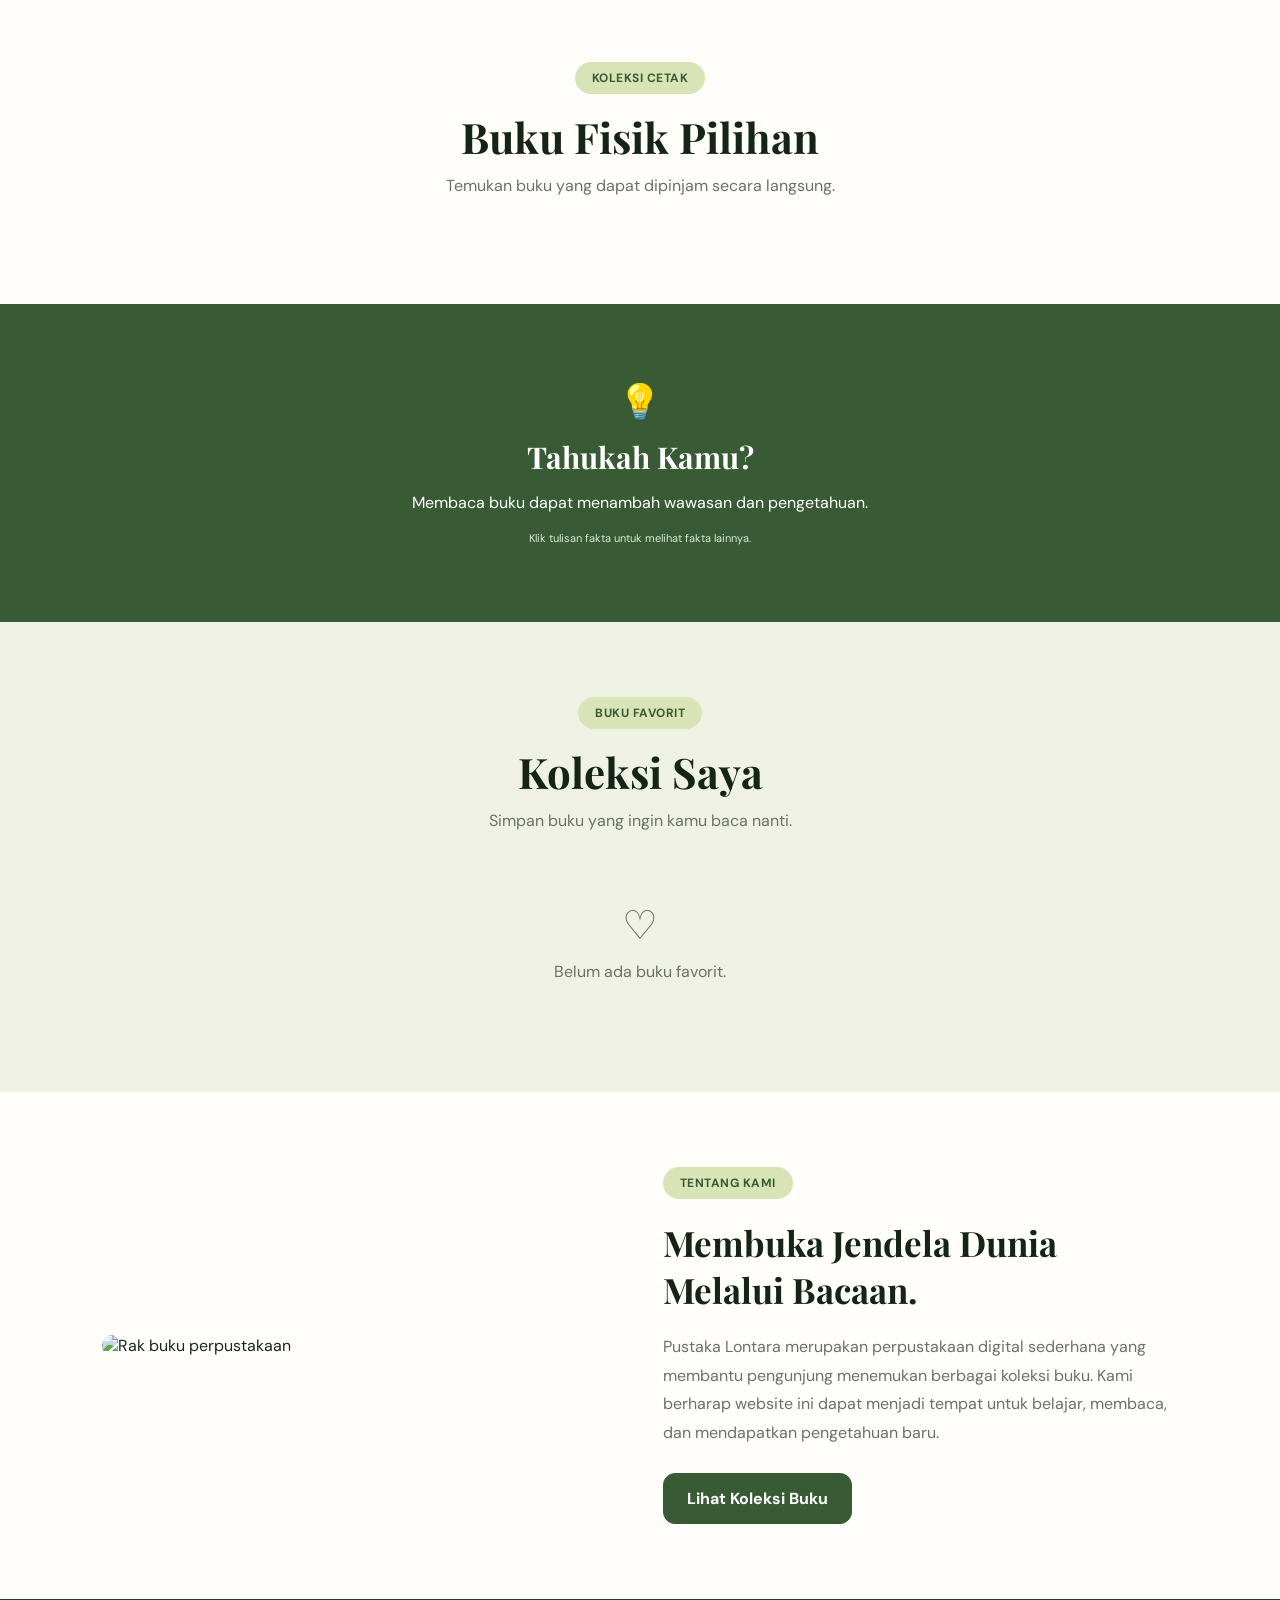
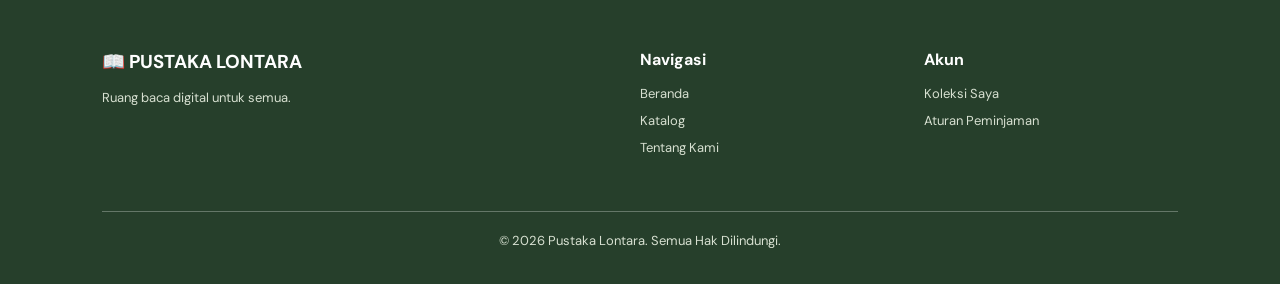
==== commit 41cac479: "Add files via upload" ====
--- a/index.html
+++ b/index.html
@@ -3,388 +3,365 @@
 <head>
   <meta charset="UTF-8">
   <meta name="viewport" content="width=device-width, initial-scale=1.0">
-  <meta name="description" content="PUSTAKA LONTARA - Perpustakaan Digital & Fisik Modern">
-  <title>PUSTAKA LONTARA | Your World of Knowledge</title>
+
+  <title>PUSTAKA LONTARA - Ruang Baca Digital</title>
+
+  <link rel="stylesheet" href="style.css">
+
   <link rel="preconnect" href="https://fonts.googleapis.com">
-  <link rel="preconnect" href="https://fonts.gstatic.com" crossorigin>
-  <link href="https://fonts.googleapis.com/css2?family=DM+Sans:ital,wght@0,400;0,500;0,700;1,400&family=Playfair+Display:ital,wght@0,600;0,700;1,600&display=swap" rel="stylesheet">
-  <link rel="stylesheet" href="style.css">
+  <link href="https://fonts.googleapis.com/css2?family=DM+Sans:wght@400;500;600;700&family=Playfair+Display:wght@600;700;800&display=swap" rel="stylesheet">
 </head>
+
 <body>
 
-  <!-- HEADER / NAVBAR -->
-  <header class="site-header">
-    <nav class="navbar container">
-      <a class="brand" href="#beranda" aria-label="PUSTAKA LONTARA Beranda">
-        <span class="brand-dots">••</span>
-        <span class="brand-text">PUSTAKA<br>LONTARA</span>
+  <!-- NAVBAR -->
+  <header class="navbar">
+    <a href="#beranda" class="logo">
+      <span class="logo-icon">📖</span>
+      <span>
+        <strong>PUSTAKA<br>LONTARA</strong>
+        <small>Ruang Baca Digital</small>
+      </span>
+    </a>
+
+    <nav id="navMenu">
+      <a href="#beranda">Beranda</a>
+      <a href="#katalog">Katalog</a>
+      <a href="#buku-fisik">Buku Fisik</a>
+      <a href="#koleksi">Koleksi Saya</a>
+      <a href="#tentang">Tentang</a>
+    </nav>
+
+    <div class="nav-actions">
+      <button id="themeToggle" class="theme-btn" title="Ganti tema">☾</button>
+      <button id="loginBtn" class="login-btn">Masuk</button>
+      <button id="menuToggle" class="menu-btn">☰</button>
+    </div>
+  </header>
+
+  <!-- BERANDA -->
+  <section class="hero" id="beranda">
+    <div class="hero-content">
+      <span class="eyebrow">SELAMAT DATANG DI PUSTAKA LONTARA</span>
+
+      <h1>Temukan Dunia Baru Melalui Buku.</h1>
+
+      <p>
+        Jelajahi berbagai koleksi buku menarik, perluas wawasan,
+        dan temukan inspirasi baru melalui perpustakaan digital
+        Pustaka Lontara.
+      </p>
+
+      <div class="hero-buttons">
+        <a href="#katalog" class="btn-primary">Jelajahi Koleksi →</a>
+        <a href="#tentang" class="btn-outline">Tentang Kami</a>
+      </div>
+
+      <div class="hero-stats">
+        <div>
+          <strong>100+</strong>
+          <span>Koleksi Buku</span>
+        </div>
+        <div>
+          <strong>Digital</strong>
+          <span>Akses Mudah</span>
+        </div>
+        <div>
+          <strong>Gratis</strong>
+          <span>Jelajahi Buku</span>
+        </div>
+      </div>
+    </div>
+
+    <div class="hero-image">
+      <img
+        src="https://images.unsplash.com/photo-1507842217343-583bb7270b66?w=1000"
+        alt="Perpustakaan"
+      >
+
+      <div class="image-note">
+        <span>📖</span>
+        <div>
+          <strong>Mulai Petualanganmu</strong>
+          <small>Setiap buku punya cerita</small>
+        </div>
+      </div>
+    </div>
+  </section>
+
+  <!-- KATEGORI -->
+  <section class="categories section" id="kategori">
+    <span class="eyebrow center">JELAJAHI</span>
+    <h2>Kategori Pilihan</h2>
+    <p class="section-desc">
+      Temukan bacaan sesuai minat dan kesukaanmu.
+    </p>
+
+    <div class="category-grid">
+      <button class="category-card" data-category="Alam">
+        <span>🌿</span>
+        <strong>Alam</strong>
+        <small>Pengetahuan alam dan kehidupan</small>
+      </button>
+
+      <button class="category-card" data-category="Sains">
+        <span>🔭</span>
+        <strong>Sains</strong>
+        <small>Ilmu pengetahuan dan semesta</small>
+      </button>
+
+      <button class="category-card" data-category="Sejarah">
+        <span>🏛️</span>
+        <strong>Sejarah</strong>
+        <small>Kisah masa lalu dan peradaban</small>
+      </button>
+
+      <button class="category-card" data-category="Misteri">
+        <span>✨</span>
+        <strong>Misteri</strong>
+        <small>Fakta unik dan hal menarik</small>
+      </button>
+    </div>
+  </section>
+
+  <!-- KATALOG DIGITAL -->
+  <section class="catalog section" id="katalog">
+    <span class="eyebrow center">KOLEKSI DIGITAL</span>
+    <h2>Temukan Buku Favoritmu</h2>
+    <p class="section-desc">
+      Pilih buku yang ingin kamu baca dan jelajahi.
+    </p>
+
+    <div class="filter-bar">
+      <input
+        type="search"
+        id="searchInput"
+        placeholder="Cari judul atau penulis buku..."
+      >
+
+      <select id="sortSelect">
+        <option value="default">Urutan Default</option>
+        <option value="az">Nama A-Z</option>
+        <option value="za">Nama Z-A</option>
+      </select>
+    </div>
+
+    <div class="filter-options">
+      <div id="genreFilters">
+        <button class="filter-btn active" data-genre="Semua">Semua Kategori</button>
+        <button class="filter-btn" data-genre="Alam">Alam</button>
+        <button class="filter-btn" data-genre="Sains">Sains</button>
+        <button class="filter-btn" data-genre="Sejarah">Sejarah</button>
+        <button class="filter-btn" data-genre="Misteri">Misteri</button>
+      </div>
+
+      <div id="typeFilters">
+        <button class="filter-btn active" data-type="Semua">Semua Jenis</button>
+        <button class="filter-btn" data-type="Digital">Digital</button>
+        <button class="filter-btn" data-type="Fisik">Fisik</button>
+      </div>
+    </div>
+
+    <p class="book-count" id="bookCount"></p>
+
+    <div class="book-grid" id="bookGrid"></div>
+
+    <div class="empty-state" id="emptyState" style="display:none">
+      <span>📚</span>
+      <p>Buku tidak ditemukan.</p>
+    </div>
+  </section>
+
+  <!-- BUKU FISIK -->
+  <section class="physical-section section" id="buku-fisik">
+    <span class="eyebrow center">KOLEKSI CETAK</span>
+    <h2>Buku Fisik Pilihan</h2>
+    <p class="section-desc">
+      Temukan buku yang dapat dipinjam secara langsung.
+    </p>
+
+    <div class="book-grid" id="physicalBookGrid"></div>
+  </section>
+
+  <!-- FAKTA MENARIK -->
+  <section class="fact-section section">
+    <span class="fact-icon">💡</span>
+    <h2>Tahukah Kamu?</h2>
+    <p id="funFactText">
+      Membaca buku dapat menambah wawasan dan pengetahuan.
+    </p>
+    <small>Klik tulisan fakta untuk melihat fakta lainnya.</small>
+  </section>
+
+  <!-- KOLEKSI FAVORIT -->
+  <section class="wishlist-section section" id="koleksi">
+    <span class="eyebrow center">BUKU FAVORIT</span>
+    <h2>Koleksi Saya</h2>
+    <p class="section-desc">
+      Simpan buku yang ingin kamu baca nanti.
+    </p>
+
+    <div class="book-grid" id="wishlistGrid"></div>
+
+    <div id="emptyWishlistState" class="empty-state">
+      <span>♡</span>
+      <p>Belum ada buku favorit.</p>
+    </div>
+  </section>
+
+  <!-- TENTANG KAMI -->
+  <section class="about-section section" id="tentang">
+    <div class="about-image">
+      <img
+        src="https://images.unsplash.com/photo-1521587760476-6c12a4b040da?w=900"
+        alt="Rak buku perpustakaan"
+      >
+    </div>
+
+    <div class="about-content">
+      <span class="eyebrow">TENTANG KAMI</span>
+
+      <h2>Membuka Jendela Dunia Melalui Bacaan.</h2>
+
+      <p>
+        Pustaka Lontara merupakan perpustakaan digital sederhana
+        yang membantu pengunjung menemukan berbagai koleksi buku.
+        Kami berharap website ini dapat menjadi tempat untuk
+        belajar, membaca, dan mendapatkan pengetahuan baru.
+      </p>
+
+      <a href="#katalog" class="btn-primary">
+        Lihat Koleksi Buku
       </a>
-      
-      <div class="nav-right-actions">
-        <!-- Toggle Dark/Light Mode -->
-        <button class="theme-toggle" id="themeToggle" title="Ubah Mode Tampilan" aria-label="Toggle Theme">🌙</button>
-        <!-- Tombol Masuk / Login -->
-        <button class="btn-masuk" id="openLoginModal">Masuk</button>
-        <!-- Tombol Hamburger Mobile -->
-        <button class="menu-toggle" id="menuToggle" aria-label="Buka Menu">☰</button>
-      </div>
-
-      <div class="nav-links" id="navLinks">
-        <a class="nav-item active" href="#beranda">Home</a>
-        <a class="nav-item" href="#katalog">Katalog</a>
-        <a class="nav-item" href="#buku-fisik">Buku Fisik</a>
-        <a class="nav-item" href="#koleksi-saya">Koleksi Saya</a>
-        <a class="nav-item" href="#tentang">About</a>
-      </div>
-    </nav>
-  </header>
-
-  <main>
-    <!-- HERO SECTION -->
-    <section class="hero" id="beranda">
-      <div class="container hero-content">
-        <span class="sub-eyebrow">— YOUR WORLD OF KNOWLEDGE</span>
-        <h1>Samudera Ilmu<br>di Setiap <em>Lembaran.</em></h1>
-        <p>Jelajahi koleksi bacaan berkualitas tinggi, temukan inspirasi tanpa batas, dan perluas wawasan bersama PUSTAKA LONTARA.</p>
-        
-        <div class="hero-buttons">
-          <a class="btn-primary" href="#katalog">Jelajahi Katalog →</a>
-          <a class="btn-secondary" href="#tentang">Kenali PUSTAKA LONTARA</a>
-        </div>
-
-        <div class="hero-banner-card">
-          <h2>Membaca Hari Ini,<br>Menyalakan Masa Depan<br><em>Cemerlang.</em></h2>
-        </div>
-      </div>
-    </section>
-
-    <!-- KATEGORI EMPAT GENRE UTAMA (Sesuai Referensi Gambar) -->
-    <section class="category-section section-padding">
-      <div class="container">
-        <span class="sub-eyebrow">— EMPAT GENRE UTAMA</span>
-        <h2 class="section-title">Kategori Koleksi</h2>
-        <p class="section-desc">Satu sistem kategori terpadu untuk buku digital maupun fisik.</p>
-
-        <div class="category-cards-grid">
-          <div class="category-box">
-            <span class="cat-number">01</span>
-            <h3>Alam dan Kehidupan</h3>
-            <p>Hewan, tumbuhan, laut, tubuh manusia, psikologi, dan fenomena alam.</p>
-            <span class="cat-link">4 koleksi tersedia →</span>
-          </div>
-          <div class="category-box">
-            <span class="cat-number">02</span>
-            <h3>Sains dan Semesta</h3>
-            <p>Luar angkasa, planet, galaksi, teknologi, penemuan, dan ilmu pengetahuan.</p>
-            <span class="cat-link">4 koleksi tersedia →</span>
-          </div>
-          <div class="category-box">
-            <span class="cat-number">03</span>
-            <h3>Sejarah dan Peradaban</h3>
-            <p>Sejarah tersembunyi, peradaban kuno, tokoh dunia, dan evolusi budaya.</p>
-            <span class="cat-link">3 koleksi tersedia →</span>
-          </div>
-          <div class="category-box">
-            <span class="cat-number">04</span>
-            <h3>Misteri dan Fakta Unik</h3>
-            <p>Kisah aneh tapi nyata, teka-teki alam semesta, dan ensiklopedia mini.</p>
-            <span class="cat-link">3 koleksi tersedia →</span>
-          </div>
-        </div>
-      </div>
-    </section>
-
-    <!-- KATALOG BUKU -->
-    <section class="catalog-section section-padding" id="katalog">
-      <div class="container">
-        <span class="sub-eyebrow">— JELAJAHI KOLEKSI</span>
-        <h2 class="section-title">Katalog Pustaka</h2>
-        <p class="section-desc">Cari, saring, dan urutkan seluruh koleksi bacaan pilihan kami.</p>
-
-        <div class="catalog-controls">
-          <div class="search-sort-group">
-            <div class="search-wrapper">
-              <span class="search-icon">🔍</span>
-              <input type="search" id="searchInput" placeholder="Cari judul, deskripsi, genre...">
-            </div>
-
-            <div class="sort-wrapper">
-              <select id="sortSelect" aria-label="Urutkan Buku">
-                <option value="popular">Urutkan: Paling Disukai</option>
-                <option value="title-asc">Urutkan: Judul (A-Z)</option>
-                <option value="title-desc">Urutkan: Judul (Z-A)</option>
-              </select>
-            </div>
-          </div>
-
-          <!-- Filter Genre -->
-          <div class="filter-group" id="genreFilters">
-            <button class="chip active" data-genre="Semua">Semua Genre</button>
-            <button class="chip" data-genre="Alam dan Kehidupan">Alam dan Kehidupan</button>
-            <button class="chip" data-genre="Sains dan Semesta">Sains dan Semesta</button>
-            <button class="chip" data-genre="Sejarah dan Peradaban">Sejarah dan Peradaban</button>
-            <button class="chip" data-genre="Misteri dan Fakta Unik">Misteri dan Fakta Unik</button>
-          </div>
-
-          <!-- Filter Tipe Buku -->
-          <div class="filter-group" id="typeFilters">
-            <button class="chip chip-type active" data-type="Semua">Semua Buku</button>
-            <button class="chip chip-type" data-type="Digital">Digital</button>
-            <button class="chip chip-type" data-type="Fisik">Fisik</button>
-          </div>
-        </div>
-
-        <div class="result-info">
-          <span id="bookCount">0 buku ditemukan</span>
-        </div>
-
-        <div class="book-grid" id="bookGrid">
-          <!-- Kartu Buku Diquery otomatis lewat JavaScript -->
-        </div>
-        <p class="empty-state" id="emptyState" hidden>Tidak ada buku yang sesuai dengan pencarian Anda.</p>
-      </div>
-    </section>
-
-    <!-- BUKU FISIK SECTION (Dilengkapi detail interaktif seperti gambar referensi) -->
-    <section class="physical-section section-padding" id="buku-fisik">
-      <div class="container">
-        <span class="sub-eyebrow">— KOLEKSI NYATA</span>
-        <h2 class="section-title">Buku Fisik Pilihan</h2>
-        <p class="section-desc">Ajukan peminjaman lewat website (admin menyetujui) atau WhatsApp admin (085219454256). Durasi pinjam 7 hari · denda telat Rp2.000/hari.</p>
-        
-        <div class="info-box">
-          <p>📱 <strong>Pengajuan via WhatsApp?</strong> Tekan tombol "Pinjam Buku" atau "Detail" → pilih WhatsApp. Nama, nomor HP, judul & ID buku terisi otomatis.</p>
-        </div>
-
-        <div class="book-grid" id="physicalBookGrid">
-          <!-- Kartu khusus Buku Fisik -->
-        </div>
-      </div>
-    </section>
-
-    <!-- FUN FACT & CALL TO ACTION (Sesuai Referensi Gambar 13.jpeg) -->
-    <section class="fun-fact-section section-padding">
-      <div class="container">
-        <div class="fun-fact-card">
-          <span class="card-eyebrow">— FUN FACT LITERASI</span>
-          <p id="funFactText">"Ada lebih banyak kemungkinan susunan satu tumpukan kartu remi daripada jumlah atom di Bumi."</p>
-          <small class="fun-fact-note">Fakta menarik diperbarui otomatis setiap sesi jelajah ✨</small>
-        </div>
-
-        <div class="cta-banner-card">
-          <h2>Mulai Perjalanan<br><em>Membacamu</em></h2>
-          <p>Satu halaman hari ini, seribu rahasia esok hari.</p>
-          <a class="btn-primary" href="#" id="openRegisterModalBtn">Daftar Gratis Sekarang</a>
-        </div>
-      </div>
-    </section>
-
-<!-- 👇 MASUKKAN KOLEKSI BUKU ANDA DI SINI 👇 -->
-    <section class="wishlist-section section-padding" id="koleksi-saya">
-      <div class="container">
-        <span class="sub-eyebrow">— PUSTAKA PRIBADI</span>
-        <h2 class="section-title">Koleksi Buku Anda</h2>
-        <p class="section-desc">Daftar buku pilihan yang Anda sukai dan simpan untuk dibaca kembali.</p>
-
-        <div class="book-grid" id="wishlistGrid">
-          <!-- Buku yang disukai akan muncul di sini secara otomatis -->
-        </div>
-        <p class="empty-state" id="emptyWishlistState">Belum ada buku dalam koleksi Anda. Tekan ikon hati (🤍) pada buku yang Anda sukai!</p>
-      </div>
-    </section>
-
-    <!-- TENTANG KAMI, STORY, VISI MISI & CREATOR -->
-    <section class="about-section section-padding" id="tentang">
-      <div class="container">
-        <span class="sub-eyebrow">— TENTANG KAMI</span>
-        <h2 class="section-title">PUSTAKA LONTARA</h2>
-        <p class="section-desc">Samudera Ilmu di Setiap Lembaran. · Your World of Knowledge.</p>
-
-        <!-- Our Story Card -->
-        <div class="info-card">
-          <span class="card-eyebrow">— OUR STORY</span>
-          <p>PUSTAKA LONTARA lahir dari sebuah dedikasi tugas perkuliahan: membangun platform perpustakaan digital dan fisik yang estetis dan interaktif. Terinspirasi dari kearifan lokal dipadukan teknologi modern, kami merancang ruang baca yang hangat bagi siapa saja yang haus akan ilmu.</p>
-        </div>
-
-        <!-- Vision & Mission Card -->
-        <div class="info-card">
-          <span class="card-eyebrow">— OUR VISION & MISSION</span>
-          <h3>Visi</h3>
-          <p>Menjadi pusat literasi digital dan fisik terdepan yang mudah diakses, inspiratif, dan memperluas wawasan masyarakat luas.</p>
-          
-          <h3 class="mt-16">Misi</h3>
-          <ul class="mission-list">
-            <li>Menyediakan koleksi bacaan berkualitas tinggi lintas genre.</li>
-            <li>Mengintegrasikan sistem peminjaman fisik dan akses digital yang mulus.</li>
-            <li>Membangun komunitas pembelajar yang aktif dan berwawasan luas.</li>
-          </ul>
-        </div>
-
-        <!-- Creator Profile Card -->
-        <div class="creator-card">
-          <span class="card-eyebrow">— THE CREATOR</span>
-          <div class="creator-avatar">
-            <div class="avatar-placeholder">👩‍💻</div>
-          </div>
-          <h3>Putri Sinta Desianti</h3>
-          <p class="creator-sub">Mahasiswa Teknik Informatika<br>Universitas Nahdlatul Ulama Sulawesi Tenggara</p>
-          <a class="btn-secondary small" href="#katalog">Jelajahi Koleksi Pustaka →</a>
-          <small class="avatar-note">Pengembang & Perancang Sistem PUSTAKA LONTARA.</small>
-        </div>
-      </div>
-    </section>
-  </main>
+    </div>
+  </section>
 
   <!-- FOOTER -->
-  <footer class="site-footer">
-    <div class="container footer-content">
-      <div class="footer-brand">
-        <h3>PUSTAKA LONTARA</h3>
-        <p>Samudera Ilmu di Setiap Lembaran. Your World of Knowledge. Perpustakaan modern untuk generasi pembelajar.</p>
-      </div>
-
-      <div class="footer-links-group">
-        <h4>JELAJAH</h4>
-        <ul>
-          <li><a href="#katalog">Katalog Buku</a></li>
-          <li><a href="#buku-fisik">Buku Fisik</a></li>
-          <li><a href="#tentang">Tentang Kami</a></li>
-          <li><a href="#" id="footerRulesLink">Aturan Perpustakaan</a></li>
-        </ul>
-      </div>
-
-      <div class="footer-links-group">
-        <h4>AKUN</h4>
-        <ul>
-          <li><a href="#" id="footerLogin">Masuk</a></li>
-          <li><a href="#" id="footerRegister">Daftar</a></li>
-          <li><a href="#" id="footerProfile">Profil Saya</a></li>
-        </ul>
-      </div>
-    </div>
-    <div class="footer-bottom">
-      <div class="container">
-        <p>© 2026 PUSTAKA LONTARA · Dibuat oleh Putri Sinta Desianti — Universitas Nahdlatul Ulama Sulawesi Tenggara</p>
-      </div>
-    </div>
+  <footer class="footer">
+    <div>
+      <h3>📖 PUSTAKA LONTARA</h3>
+      <p>Ruang baca digital untuk semua.</p>
+    </div>
+
+    <div>
+      <h4>Navigasi</h4>
+      <a href="#beranda">Beranda</a>
+      <a href="#katalog">Katalog</a>
+      <a href="#tentang">Tentang Kami</a>
+    </div>
+
+    <div>
+      <h4>Akun</h4>
+      <a href="#koleksi" id="footerProfile">Koleksi Saya</a>
+      <a href="#" id="footerRules">Aturan Peminjaman</a>
+    </div>
+
+    <p class="copyright">
+      © 2026 Pustaka Lontara. Semua Hak Dilindungi.
+    </p>
   </footer>
 
-  <!-- MODAL LOGIN / MASUK -->
-  <div class="modal-backdrop" id="loginModal" aria-hidden="true">
-    <div class="modal-box" role="dialog" aria-modal="true" aria-labelledby="loginTitle">
-      <button class="modal-close" id="closeLoginModal" aria-label="Tutup">&times;</button>
-      <span class="sub-eyebrow">— AKUN PENGGUNA</span>
-      <h2 id="loginTitle">Masuk Ke <em>PUSTAKA LONTARA</em></h2>
-      <p class="modal-desc">Masukkan email/NIM dan kata sandi Anda.</p>
-      
+  <!-- MODAL LOGIN -->
+  <div class="modal" id="loginModal">
+    <div class="modal-content">
+      <button class="modal-close" data-close>×</button>
+
+      <h2>Masuk Pustaka Lontara</h2>
+
       <form id="loginForm">
-        <div class="form-group">
-          <label for="loginEmail">Email / NIM</label>
-          <input type="text" id="loginEmail" placeholder="Masukkan Email atau NIM" required>
-        </div>
-        <div class="form-group">
-          <label for="loginPassword">Kata Sandi</label>
-          <input type="password" id="loginPassword" placeholder="••••••••" required>
-        </div>
-        <button type="submit" class="btn-primary full-width">Masuk Sekarang →</button>
+        <input
+          type="text"
+          id="loginName"
+          placeholder="Nama lengkap"
+          required
+        >
+
+        <input
+          type="email"
+          id="loginEmail"
+          placeholder="Email"
+          required
+        >
+
+        <button class="btn-primary" type="submit">Masuk</button>
       </form>
+
+      <p class="modal-footer-text">
+        Belum punya akun?
+        <a href="#" id="registerBtn">Daftar di sini</a>
+      </p>
     </div>
   </div>
 
-  <!-- MODAL PEMINJAMAN WHATSAPP -->
-  <div class="modal-backdrop" id="borrowModal" aria-hidden="true">
-    <div class="modal-box" role="dialog" aria-modal="true" aria-labelledby="borrowTitle">
-      <button class="modal-close" id="closeBorrowModal" aria-label="Tutup">&times;</button>
-      <span class="sub-eyebrow">— FORMULIR PEMINJAMAN</span>
-      <h2 id="borrowTitle">Ajukan <em>Peminjaman</em></h2>
-      <div class="selected-book-badge" id="selectedBookBadge"></div>
-      
+  <!-- MODAL PEMINJAMAN -->
+  <div class="modal" id="borrowModal">
+    <div class="modal-content">
+      <button class="modal-close" data-close>×</button>
+
+      <h2>Formulir Peminjaman</h2>
+
+      <div id="selectedBookBadge" class="selected-book"></div>
+
       <form id="borrowForm">
-        <input type="hidden" id="borrowBookId">
-        <input type="hidden" id="borrowBookTitle">
-        <div class="form-grid">
-          <div class="form-group">
-            <label for="borrowName">Nama Lengkap</label>
-            <input type="text" id="borrowName" placeholder="Nama Anda" required>
-          </div>
-          <div class="form-group">
-            <label for="borrowNim">NIM</label>
-            <input type="text" id="borrowNim" placeholder="Nomor Induk Mahasiswa" required>
-          </div>
-          <div class="form-group">
-            <label for="borrowClass">Kelas / Prodi</label>
-            <input type="text" id="borrowClass" placeholder="Contoh: TI-A" required>
-          </div>
-          <div class="form-group">
-            <label for="borrowPhone">Nomor WhatsApp</label>
-            <input type="tel" id="borrowPhone" placeholder="08xxxxxxxxxx" required>
-          </div>
-        </div>
-        <button type="submit" class="btn-primary full-width">Kirim Pengajuan via WhatsApp ↗</button>
+        <input
+          type="text"
+          id="borrowName"
+          placeholder="Nama lengkap"
+          required
+        >
+
+        <input
+          type="tel"
+          id="borrowPhone"
+          placeholder="Nomor HP / WhatsApp"
+          required
+        >
+
+        <textarea
+          id="borrowAddress"
+          placeholder="Alamat lengkap"
+          required
+        ></textarea>
+
+        <button type="submit" class="btn-primary">
+          Kirim Permintaan
+        </button>
       </form>
     </div>
   </div>
 
-  <!-- MODAL ATURAN PERPUSTAKAAN -->
-  <div class="modal-backdrop" id="rulesModal" aria-hidden="true">
-    <div class="modal-box modal-large" role="dialog" aria-modal="true" aria-labelledby="rulesTitle">
-      <button class="modal-close" id="closeRulesModal" aria-label="Tutup">&times;</button>
-      <span class="sub-eyebrow">— PANDUAN & KETENTUAN</span>
-      <h2 id="rulesTitle">Aturan <em>PUSTAKA LONTARA</em></h2>
-      <p class="modal-desc">Mohon membaca dan mematuhi ketentuan berikut demi kenyamanan bersama.</p>
-      
-      <div class="rules-content">
-        <div class="rule-item">
-          <h4>1. Peminjaman Buku Fisik</h4>
-          <ul>
-            <li>Durasi peminjaman maksimal adalah <strong>7 (tujuh) hari</strong> sejak pengajuan disetujui admin.</li>
-            <li>Batas maksimal buku yang dapat dipinjam secara bersamaan adalah <strong>2 (dua) buku</strong>.</li>
-            <li>Pengajuan lewat WhatsApp wajib menyertakan identitas diri (Nama, NIM, Kelas) yang valid.</li>
-          </ul>
-        </div>
-        <div class="rule-item">
-          <h4>2. Denda & Keterlambatan</h4>
-          <ul>
-            <li>Keterlambatan pengembalian buku dikenakan denda sebesar <strong>Rp2.000 / hari / buku</strong>.</li>
-            <li>Apabila buku hilang atau rusak berat, peminjam wajib mengganti dengan buku yang serupa.</li>
-          </ul>
-        </div>
-        <div class="rule-item">
-          <h4>3. Akses Buku Digital</h4>
-          <ul>
-            <li>Koleksi digital dapat dibaca langsung kapan saja melalui platform.</li>
-            <li>Dilarang memperjualbelikan atau mendistribusikan ulang konten tanpa izin.</li>
-          </ul>
-        </div>
-      </div>
-
-      <button class="btn-primary full-width mt-16" id="acceptRulesBtn">Saya Mengerti →</button>
+  <!-- MODAL ATURAN -->
+  <div class="modal" id="rulesModal">
+    <div class="modal-content">
+      <button class="modal-close" data-close>×</button>
+
+      <h2>Aturan Peminjaman</h2>
+
+      <div class="rules-list">
+        <p>1. Isi data peminjam dengan benar.</p>
+        <p>2. Tunggu konfirmasi dari admin.</p>
+        <p>3. Jaga buku yang dipinjam dengan baik.</p>
+        <p>4. Kembalikan buku sesuai waktu yang disepakati.</p>
+      </div>
     </div>
   </div>
-<!-- MODAL DETAIL BUKU -->
-  <div class="modal-backdrop" id="detailModal" aria-hidden="true">
-    <div class="modal-box" role="dialog" aria-modal="true">
-      <button class="modal-close" id="closeDetailModal" aria-label="Tutup">&times;</button>
-      <span class="sub-eyebrow" id="detailModalCode">RB-00</span>
-      <h2 id="detailModalTitle" style="font-size: 24px; margin-block: 8px;">Judul Buku</h2>
-      <p id="detailModalAuthor" style="font-size: 12px; color: var(--text-muted); margin-bottom: 12px;">Penulis</p>
-      
-      <div class="selected-book-badge" id="detailModalGenre">Genre</div>
-      <p id="detailModalDesc" style="font-size: 13px; line-height: 1.6; margin-bottom: 16px;">Deskripsi buku...</p>
-      
-      <div class="meta-stats" style="margin-bottom: 20px; font-size: 11px;">
-        <span id="detailModalLikes">❤️ 0</span>
-        <span id="detailModalFinished">✅ 0 selesai</span>
-        <span id="detailModalDuration">⏱️ 0j 0m</span>
-      </div>
-
-      <button class="btn-primary full-width" id="modalBorrowFromDetailBtn">Ajukan Peminjaman →</button>
+
+  <!-- MODAL DETAIL BUKU -->
+  <div class="modal" id="detailModal">
+    <div class="modal-content detail-content">
+      <button class="modal-close" data-close>×</button>
+
+      <img id="detailModalCover" src="" alt="Sampul buku">
+
+      <div id="detailModalInfo"></div>
     </div>
   </div>
 
-  <!-- TOAST NOTIFICATION -->
-  <div class="toast" id="toast" role="status" aria-live="polite"></div>
-
+  <!-- NOTIFIKASI -->
+  <div class="toast" id="toast"></div>
+
+  <!-- JAVASCRIPT -->
   <script src="script.js"></script>
+
 </body>
 </html>
--- a/style.css
+++ b/style.css
@@ -1,872 +1,747 @@
-/* ===== VARIABEL WARNA TEMA (Sage & Cream) ===== */
+/* ==================================
+   PUSTAKA LONTARA
+   SAGE GREEN & IVORY
+================================== */
+
 :root {
-  --sage: #A3B18A;
-  --sage-dark: #657653;
-  --forest: #344E41;
-  --ivory: #F5F1E8;
-  --cream: #FBF9F4;
-  --ink: #29372F;
-  --muted: #778078;
-  --line: #E6E4D9;
-  --white: #FFFFFF;
-  --card-bg: #FFFFFF;
-  --bg-color: #FBF9F4;
-  --text-main: #29372F;
-  --text-muted: #778078;
-  --border-color: #E6E4D9;
-  --shadow-sm: 0 18px 45px rgba(52, 78, 65, .10);
-  
-  /* Warna Kartu Buku */
-  --card-blue: linear-gradient(145deg, #6F8874, #344E41);
-  --card-brown: linear-gradient(145deg, #C4A77B, #8A6F4C);
-  --card-purple: linear-gradient(145deg, #8295A0, #435D68);
-}
-
-/* Dark Mode */
-body.dark-mode {
-  --bg-color: #1A221C;
-  --card-bg: #242E26;
-  --text-main: #E5EAD9;
-  --text-muted: #A3ADC2;
-  --border-color: #334035;
-  --forest: #A3B18A;
-  --ivory: #242E26;
+  --sage: #718b58;
+  --sage-dark: #385b36;
+  --sage-light: #e8edda;
+  --ivory: #faf9f1;
+  --cream: #f0f0df;
+  --text: #18291b;
+  --white: #ffffff;
+  --shadow: 0 5px 20px rgba(50, 70, 40, 0.09);
 }
 
 * {
-  box-sizing: border-box;
   margin: 0;
   padding: 0;
+  box-sizing: border-box;
 }
 
 html {
   scroll-behavior: smooth;
+  scroll-padding-top: 90px;
 }
 
 body {
-  background-color: var(--bg-color);
-  color: var(--text-main);
-  font-family: 'DM Sans', sans-serif;
-  line-height: 1.6;
-  transition: background-color 0.3s, color 0.3s;
+  font-family: "DM Sans", sans-serif;
+  background: var(--ivory);
+  color: var(--text);
 }
 
 a {
+  text-decoration: none;
   color: inherit;
-  text-decoration: none;
-}
-
-button, input, select {
-  font-family: inherit;
-}
-
-.container {
-  width: min(100% - 32px, 1120px);
-  margin-inline: auto;
-}
-
-.section-padding {
-  padding-block: 60px;
-}
-
-.mt-16 {
-  margin-top: 16px;
-}
-
-/* ===== NAVBAR ===== */
-.site-header {
+}
+
+button,
+input,
+select,
+textarea {
+  font: inherit;
+}
+
+button {
+  cursor: pointer;
+}
+
+/* NAVBAR */
+
+.navbar {
+  min-height: 85px;
+  padding: 15px 7%;
+  display: flex;
+  align-items: center;
+  justify-content: space-between;
+  gap: 20px;
+  background: var(--ivory);
   position: sticky;
   top: 0;
-  z-index: 40;
-  background-color: rgba(251, 249, 244, 0.94);
-  backdrop-filter: blur(12px);
-  border-bottom: 1px solid rgba(230, 228, 217, 0.8);
-}
-
-body.dark-mode .site-header {
-  background-color: rgba(26, 34, 28, 0.94);
-  border-bottom: 1px solid #334035;
-}
-
-.navbar {
+  z-index: 100;
+  box-shadow: 0 2px 12px rgba(0,0,0,0.04);
+}
+
+.logo {
   display: flex;
   align-items: center;
-  justify-content: space-between;
-  height: 78px;
-}
-
-.brand {
+  gap: 12px;
+}
+
+.logo-icon {
+  font-size: 43px;
+}
+
+.logo strong {
+  font-family: "Playfair Display", serif;
+  font-size: 19px;
+  line-height: 1.05;
+  display: block;
+}
+
+.logo small {
+  font-size: 10px;
+  display: block;
+  margin-top: 5px;
+}
+
+.navbar nav {
+  display: flex;
+  align-items: center;
+  gap: 25px;
+}
+
+.navbar nav a {
+  font-size: 13px;
+  font-weight: 600;
+  transition: 0.3s;
+}
+
+.navbar nav a:hover {
+  color: var(--sage);
+}
+
+.nav-actions {
   display: flex;
   align-items: center;
   gap: 10px;
-  font-family: 'Playfair Display', serif;
-  font-weight: 700;
-  font-size: 19px;
-  letter-spacing: -0.6px;
-}
-
-.brand-dots {
-  color: var(--forest);
-}
-
-.brand-text {
-  line-height: 1.1;
-  color: var(--forest);
-}
-
-body.dark-mode .brand-text, body.dark-mode .brand-dots {
-  color: var(--sage);
-}
-
-.nav-right-actions {
-  display: flex;
-  align-items: center;
-  gap: 12px;
-}
-
-.theme-toggle {
-  border: 1px solid var(--border-color);
-  background: var(--card-bg);
-  border-radius: 50%;
-  width: 38px;
-  height: 38px;
-  cursor: pointer;
-  font-size: 16px;
-  display: grid;
-  place-items: center;
-}
-
-.btn-masuk {
-  background: var(--forest);
-  color: white;
-  border: none;
-  padding: 9px 20px;
-  border-radius: 5px;
-  font-weight: 700;
-  font-size: 12px;
-  cursor: pointer;
-  transition: background 0.2s, transform 0.2s;
-}
-
-.btn-masuk:hover {
-  background: #263D32;
-  transform: translateY(-2px);
-}
-
-.menu-toggle {
-  background: transparent;
-  border: none;
-  font-size: 25px;
-  cursor: pointer;
-  color: var(--forest);
-}
-
-body.dark-mode .menu-toggle {
-  color: var(--sage);
-}
-
-.nav-links {
-  display: none;
-}
-
-.nav-links.open {
-  display: flex;
-  flex-direction: column;
-  position: absolute;
-  top: 78px;
-  left: 0;
-  right: 0;
-  background: var(--cream);
-  border-bottom: 1px solid var(--line);
-  padding: 18px 24px;
-  gap: 16px;
-  box-shadow: var(--shadow-sm);
-}
-
-body.dark-mode .nav-links.open {
-  background: var(--card-bg);
-}
-
-.nav-item {
-  font-size: 13px;
-  font-weight: 600;
-  color: #68736B;
-}
-
-.nav-item.active, .nav-item:hover {
-  color: var(--forest);
-}
-
-/* ===== HERO SECTION ===== */
-.sub-eyebrow {
-  display: inline-flex;
-  align-items: center;
-  gap: 8px;
-  color: var(--sage-dark);
-  font-size: 10px;
-  font-weight: 700;
-  letter-spacing: 2px;
-  margin-bottom: 12px;
-}
-
-.hero {
-  background: var(--ivory);
-  padding-block: 46px 55px;
-  border-bottom: 1px solid var(--line);
-}
-
-h1, h2, h3 {
-  font-family: 'Playfair Display', serif;
-  color: var(--forest);
-  font-weight: 600;
-  letter-spacing: -1.2px;
-}
-
-body.dark-mode h1, body.dark-mode h2, body.dark-mode h3 {
-  color: var(--sage);
-}
-
-h1 {
-  font-size: clamp(38px, 5vw, 60px);
-  line-height: 1.12;
-  margin-bottom: 18px;
-}
-
-h1 em, h2 em {
-  color: var(--sage-dark);
-  font-style: normal;
-  font-weight: 600;
-}
-
-.hero p {
-  max-width: 500px;
-  color: #727B71;
-  line-height: 1.85;
-  font-size: 14px;
-  margin-bottom: 25px;
-}
-
-.hero-buttons {
-  display: flex;
-  flex-direction: column;
-  gap: 15px;
-  margin-bottom: 35px;
-}
-
-.btn-primary {
-  display: inline-flex;
-  justify-content: center;
-  align-items: center;
-  background: var(--forest);
-  color: white;
-  padding: 14px 20px;
-  border-radius: 5px;
-  font-weight: 700;
-  font-size: 12px;
-  border: none;
-  cursor: pointer;
-  transition: transform .2s, background .2s;
-}
-
-.btn-primary:hover {
-  background: #263D32;
-  transform: translateY(-2px);
-}
-
-.btn-secondary {
-  display: inline-flex;
-  justify-content: center;
-  align-items: center;
-  color: var(--forest);
-  border: 1px solid #B7C0AA;
-  background: transparent;
-  padding: 14px 20px;
-  border-radius: 5px;
-  font-weight: 700;
-  font-size: 12px;
-  transition: transform .2s, background .2s;
-}
-
-.btn-secondary:hover {
-  background: var(--ivory);
-  transform: translateY(-2px);
-}
-
-.hero-banner-card {
-  background: linear-gradient(145deg, #6F8874, #344E41);
-  border-radius: 12px;
-  padding: 45px 24px;
-  color: #F8F4E9;
-  text-align: center;
-  box-shadow: var(--shadow-sm);
-}
-
-.hero-banner-card h2 {
-  font-size: 28px;
-  color: #FFF9EC;
-}
-
-/* ===== 4 KATEGORI UTAMA (Sesuai Referensi Gambar 10.jpeg) ===== */
-.category-cards-grid {
-  display: grid;
-  grid-template-columns: 1fr;
-  gap: 20px;
-  margin-top: 24px;
-}
-
-.category-box {
-  background: var(--card-bg);
-  border: 1px solid var(--border-color);
-  border-radius: 12px;
-  padding: 28px;
-  position: relative;
-  box-shadow: 0 4px 15px rgba(0,0,0,0.02);
-  transition: transform 0.2s;
-}
-
-.category-box:hover {
-  transform: translateY(-3px);
-}
-
-.cat-number {
-  font-family: 'Playfair Display', serif;
-  font-size: 38px;
-  color: var(--sage-dark);
-  opacity: 0.6;
-  font-weight: 700;
-  display: block;
-  margin-bottom: 8px;
-}
-
-.category-box h3 {
-  font-size: 20px;
-  margin-bottom: 8px;
-}
-
-.category-box p {
-  font-size: 12px;
-  color: var(--text-muted);
-  line-height: 1.7;
-  margin-bottom: 16px;
-}
-
-.cat-link {
-  font-size: 11px;
-  font-weight: 700;
-  color: var(--forest);
-}
-
-body.dark-mode .cat-link {
-  color: var(--sage);
-}
-
-/* ===== CONTROL & FILTERS ===== */
-.catalog-controls {
-  display: flex;
-  flex-direction: column;
-  gap: 14px;
-  margin-block: 24px;
-}
-
-.search-sort-group {
-  display: flex;
-  flex-direction: column;
-  gap: 12px;
-}
-
-.search-wrapper {
-  display: flex;
-  align-items: center;
-  background: white;
-  border: 1px solid var(--line);
-  border-radius: 5px;
-  padding: 0 14px;
-  height: 43px;
-  color: var(--sage-dark);
-}
-
-body.dark-mode .search-wrapper {
-  background: var(--card-bg);
-  border-color: var(--border-color);
-}
-
-.search-wrapper input {
+}
+
+.theme-btn,
+.menu-btn {
   border: none;
   background: transparent;
+  font-size: 23px;
+  color: var(--sage-dark);
+  padding: 8px;
+}
+
+.login-btn {
+  background: var(--sage-dark);
+  color: white;
+  border: none;
+  padding: 12px 22px;
+  border-radius: 10px;
+}
+
+.menu-btn {
+  display: none;
+}
+
+/* HERO */
+
+.hero {
+  display: grid;
+  grid-template-columns: 1fr 1fr;
+  min-height: 510px;
+  background: var(--sage-light);
+  overflow: hidden;
+}
+
+.hero-content {
+  padding: 75px 8% 55px 13%;
+  display: flex;
+  flex-direction: column;
+  justify-content: center;
+  align-items: flex-start;
+}
+
+.eyebrow {
+  display: inline-block;
+  background: #d8e3b6;
+  color: var(--sage-dark);
+  border-radius: 30px;
+  padding: 8px 17px;
+  font-size: 12px;
+  font-weight: 700;
+  letter-spacing: 0.5px;
+}
+
+.hero h1,
+.section h2,
+.about-content h2 {
+  font-family: "Playfair Display", serif;
+  color: #142518;
+}
+
+.hero h1 {
+  font-size: clamp(36px, 4vw, 54px);
+  line-height: 1.15;
+  margin: 22px 0;
+}
+
+.hero-content > p {
+  font-size: 16px;
+  line-height: 1.7;
+  color: #3d493d;
+  max-width: 500px;
+}
+
+.hero-buttons {
+  display: flex;
+  gap: 15px;
+  flex-wrap: wrap;
+  margin-top: 25px;
+}
+
+.btn-primary,
+.btn-outline {
+  display: inline-block;
+  padding: 14px 23px;
+  border-radius: 12px;
+  font-weight: 700;
+  border: 1px solid var(--sage-dark);
+  transition: 0.3s;
+  text-align: center;
+}
+
+.btn-primary {
+  background: var(--sage-dark);
+  color: white;
+}
+
+.btn-primary:hover {
+  background: #263f27;
+  transform: translateY(-2px);
+}
+
+.btn-outline {
+  color: var(--sage-dark);
+}
+
+.btn-outline:hover {
+  background: white;
+}
+
+.hero-stats {
+  display: flex;
+  gap: 25px;
+  margin-top: 35px;
+  flex-wrap: wrap;
+}
+
+.hero-stats div {
+  display: flex;
+  flex-direction: column;
+  border-right: 1px solid #aab99a;
+  padding-right: 20px;
+}
+
+.hero-stats div:last-child {
+  border: none;
+}
+
+.hero-stats strong {
+  font-size: 17px;
+}
+
+.hero-stats span {
+  font-size: 12px;
+}
+
+.hero-image {
+  position: relative;
+  min-height: 510px;
+}
+
+.hero-image > img {
   width: 100%;
-  padding-left: 8px;
+  height: 100%;
+  object-fit: cover;
+}
+
+.image-note {
+  position: absolute;
+  right: 5%;
+  bottom: 15%;
+  background: white;
+  border-radius: 18px;
+  padding: 15px 20px;
+  display: flex;
+  gap: 12px;
+  align-items: center;
+  box-shadow: var(--shadow);
+}
+
+.image-note span {
+  font-size: 30px;
+}
+
+.image-note strong,
+.image-note small {
+  display: block;
+}
+
+.image-note small {
+  font-size: 11px;
+  margin-top: 4px;
+}
+
+/* SECTION UMUM */
+
+.section {
+  padding: 75px 8%;
+}
+
+.section h2 {
+  font-size: clamp(28px, 4vw, 42px);
+  text-align: center;
+  margin: 15px 0 8px;
+}
+
+.center {
+  display: table;
+  margin: auto;
+}
+
+.section-desc {
+  text-align: center;
+  color: #687267;
+  margin-bottom: 30px;
+  line-height: 1.6;
+}
+
+/* KATEGORI */
+
+.categories {
+  background: #fffefa;
+}
+
+.category-grid {
+  display: grid;
+  grid-template-columns: repeat(4, 1fr);
+  gap: 17px;
+  margin-top: 35px;
+}
+
+.category-card {
+  text-align: left;
+  border: 1px solid #e1e5d5;
+  background: #f5f6eb;
+  border-radius: 20px;
+  padding: 25px 20px;
+  min-height: 175px;
+  transition: 0.3s;
+  color: var(--text);
+}
+
+.category-card:hover {
+  transform: translateY(-5px);
+  box-shadow: var(--shadow);
+  border-color: var(--sage);
+}
+
+.category-card span {
+  font-size: 35px;
+  display: block;
+  margin-bottom: 15px;
+}
+
+.category-card strong {
+  display: block;
+  font-size: 18px;
+  margin-bottom: 7px;
+}
+
+.category-card small {
+  font-size: 13px;
+  line-height: 1.5;
+  color: #5d675b;
+}
+
+/* KATALOG */
+
+.catalog {
+  background: #f0f1e5;
+}
+
+.filter-bar {
+  display: flex;
+  gap: 12px;
+  margin: 30px 0 18px;
+}
+
+.filter-bar input {
+  flex: 1;
+}
+
+.filter-bar input,
+.filter-bar select,
+.modal input,
+.modal textarea {
+  width: 100%;
+  padding: 14px;
+  border: 1px solid #e0e3d6;
+  border-radius: 12px;
+  background: white;
   outline: none;
-  color: var(--text-main);
-  font-size: 11px;
-}
-
-.sort-wrapper select {
-  width: 100%;
-  height: 43px;
-  padding: 0 14px;
-  border-radius: 5px;
-  border: 1px solid var(--line);
-  background: white;
-  color: var(--ink);
-  font-size: 11px;
-  outline: none;
-  cursor: pointer;
-}
-
-body.dark-mode .sort-wrapper select {
-  background: var(--card-bg);
-  color: var(--text-main);
-  border-color: var(--border-color);
-}
-
-.filter-group {
+  color: #263528;
+}
+
+.filter-bar input:focus,
+.modal input:focus,
+.modal textarea:focus {
+  border-color: var(--sage);
+}
+
+.filter-options {
+  display: flex;
+  justify-content: space-between;
+  flex-wrap: wrap;
+  gap: 12px;
+}
+
+.filter-options > div {
   display: flex;
   flex-wrap: wrap;
   gap: 8px;
 }
 
-.chip {
-  padding: 9px 14px;
-  border: 1px solid var(--line);
+.filter-btn {
+  padding: 9px 15px;
+  border: 1px solid #cbd4bd;
   border-radius: 30px;
   background: transparent;
-  color: #758075;
-  font-size: 10px;
-  cursor: pointer;
-  transition: all 0.2s;
-}
-
-body.dark-mode .chip {
-  border-color: var(--border-color);
-  color: var(--text-muted);
-}
-
-.chip.active {
-  border-color: var(--forest);
-  background: var(--forest);
-  color: white;
-}
-
-.result-info {
-  margin-block: 15px;
-  font-size: 10px;
-  font-weight: 700;
   color: var(--sage-dark);
-}
-
-/* ===== BOOK CARDS (Gaya persis seperti Referensi Gambar 11.jpg) ===== */
+  font-size: 12px;
+  transition: 0.2s;
+}
+
+.filter-btn.active,
+.filter-btn:hover {
+  background: var(--sage-dark);
+  color: white;
+}
+
+.book-count {
+  margin: 25px 0 15px;
+  font-size: 13px;
+  color: #66705f;
+}
+
+/* KARTU BUKU */
+
 .book-grid {
   display: grid;
-  grid-template-columns: 1fr;
-  gap: 20px;
-}
-
-.book-card-item {
-  border-radius: 12px;
-  padding: 24px 20px;
-  color: #F8F4E9;
-  display: flex;
-  flex-direction: column;
-  justify-content: space-between;
-  min-height: 290px;
-  box-shadow: 10px 14px 22px rgba(39,58,47,.12);
-  transition: transform .2s, box-shadow .2s;
-}
-
-.book-card-item:hover {
-  transform: translateY(-4px);
-  box-shadow: var(--shadow-sm);
-}
-
-.book-card-item.blue { background: var(--card-blue); }
-.book-card-item.brown { background: var(--card-brown); }
-.book-card-item.purple { background: var(--card-purple); }
-
-.card-top-header {
-  display: flex;
-  justify-content: space-between;
+  grid-template-columns: repeat(4, 1fr);
+  gap: 22px;
+}
+
+.book-card {
+  background: white;
+  border-radius: 15px;
+  overflow: hidden;
+  box-shadow: var(--shadow);
+  transition: 0.3s;
+  min-width: 0;
+}
+
+.book-card:hover {
+  transform: translateY(-5px);
+}
+
+.book-card img {
+  width: 100%;
+  height: 230px;
+  object-fit: cover;
+  display: block;
+  cursor: pointer;
+}
+
+.book-card-content {
+  padding: 16px;
+}
+
+.book-card-content h3 {
+  font-family: "Playfair Display", serif;
+  font-size: 17px;
+  margin: 8px 0;
+  color: #203522;
+}
+
+.book-card-content p {
+  font-size: 12px;
+  color: #687267;
+  margin-bottom: 8px;
+  line-height: 1.5;
+}
+
+.book-card button {
+  width: 100%;
+  padding: 10px;
+  margin-top: 8px;
+  background: var(--sage-dark);
+  color: white;
+  border: none;
+  border-radius: 9px;
+  transition: 0.2s;
+  font-size: 12px;
+  font-weight: 600;
+}
+
+.book-card button:hover {
+  background: var(--sage);
+}
+
+.book-category {
+  display: inline-block;
+  padding: 5px 10px;
+  background: var(--sage-light);
+  color: var(--sage-dark);
+  border-radius: 20px;
+  font-size: 11px;
+}
+
+.empty-state {
+  text-align: center;
+  padding: 35px;
+  color: #687267;
+}
+
+.empty-state span {
+  font-size: 40px;
+  display: block;
+  margin-bottom: 10px;
+}
+
+/* BUKU FISIK */
+
+.physical-section {
+  background: #fffefa;
+}
+
+/* FAKTA MENARIK */
+
+.fact-section {
+  text-align: center;
+  background: var(--sage-dark);
+  color: white;
+}
+
+.fact-section h2 {
+  font-family: "Playfair Display", serif;
+  font-size: 30px;
+  margin: 12px 0;
+  color: white;
+}
+
+.fact-section p {
+  line-height: 1.7;
+  margin-bottom: 10px;
+  cursor: pointer;
+}
+
+.fact-section small {
+  color: #dce7d4;
+  font-size: 11px;
+}
+
+.fact-icon {
+  font-size: 35px;
+}
+
+/* KOLEKSI FAVORIT */
+
+.wishlist-section {
+  background: #f0f1e5;
+}
+
+/* TENTANG KAMI */
+
+.about-section {
+  display: grid;
+  grid-template-columns: 1fr 1fr;
   align-items: center;
-}
-
-.card-code {
-  font-size: 9px;
-  opacity: 0.85;
-  font-weight: 700;
-  letter-spacing: 2px;
-  text-transform: uppercase;
-}
-
-.card-type-pill {
-  background: rgba(255,255,255,0.25);
-  padding: 2px 10px;
-  border-radius: 12px;
-  font-size: 8px;
-  font-weight: 700;
-  letter-spacing: 1px;
-}
-
-.card-body-content {
-  margin-block: 12px;
-}
-
-.card-title {
-  font-size: 21px;
-  line-height: 1.25;
-  color: #FFF9EC;
-  font-family: 'Playfair Display', serif;
-  margin-bottom: 4px;
-}
-
-.card-author {
-  font-size: 10px;
-  opacity: 0.8;
-  margin-bottom: 8px;
-}
-
-.card-desc {
-  font-size: 11px;
-  opacity: 0.9;
-  line-height: 1.5;
-}
-
-.card-footer-meta {
-  border-top: 1px solid rgba(255,255,255,0.15);
-  padding-top: 12px;
-  display: flex;
-  flex-direction: column;
-  gap: 12px;
-}
-
-.meta-stats {
-  display: flex;
-  gap: 10px;
-  font-size: 9px;
-  font-weight: 600;
-  opacity: 0.95;
-  flex-wrap: wrap;
-}
-
-.card-action-btn {
-  background: white;
-  color: var(--forest);
-  border: none;
-  padding: 10px 16px;
-  border-radius: 6px;
-  font-weight: 700;
-  font-size: 10px;
-  cursor: pointer;
-  align-self: flex-start;
-  transition: background 0.2s;
-}
-
-.card-action-btn:hover {
-  background: var(--ivory);
-}
-
-/* ===== FUN FACT & CTA SECTION (Sesuai Referensi Gambar 13.jpeg) ===== */
-.fun-fact-section {
-  display: flex;
-  flex-direction: column;
-  gap: 20px;
-}
-
-.fun-fact-card {
-  background: var(--card-bg);
-  border: 1px solid var(--border-color);
-  border-radius: 12px;
-  padding: 28px;
-  box-shadow: 0 4px 15px rgba(0,0,0,0.02);
-}
-
-.fun-fact-card p {
-  font-family: 'Playfair Display', serif;
-  font-size: 17px;
-  font-style: italic;
-  color: var(--forest);
-  margin-top: 8px;
-  line-height: 1.5;
-}
-
-body.dark-mode .fun-fact-card p {
-  color: var(--sage);
-}
-
-.fun-fact-note {
+  gap: 45px;
+  background: #fffefa;
+}
+
+.about-image img {
+  width: 100%;
+  height: 350px;
+  object-fit: cover;
+  border-radius: 22px;
+}
+
+.about-content h2 {
+  font-size: 35px;
+  text-align: left;
+  margin: 20px 0;
+}
+
+.about-content p {
+  color: #687267;
+  line-height: 1.8;
+  margin-bottom: 25px;
+}
+
+/* FOOTER */
+
+.footer {
+  background: #263f2b;
+  color: white;
+  padding: 50px 8% 25px;
+  display: grid;
+  grid-template-columns: 2fr 1fr 1fr;
+  gap: 30px;
+}
+
+.footer h3,
+.footer h4 {
+  margin-bottom: 15px;
+}
+
+.footer p,
+.footer a {
   display: block;
-  font-size: 9px;
-  color: var(--text-muted);
-  margin-top: 10px;
-}
-
-.cta-banner-card {
-  background: var(--card-bg);
-  border: 1px solid var(--border-color);
-  border-radius: 12px;
-  padding: 36px 24px;
+  color: #d7e0d1;
+  font-size: 13px;
+  margin-bottom: 10px;
+}
+
+.footer a:hover {
+  color: white;
+}
+
+.copyright {
+  grid-column: 1 / -1;
   text-align: center;
-  box-shadow: 0 4px 15px rgba(0,0,0,0.02);
-}
-
-.cta-banner-card h2 {
-  font-size: 26px;
-  margin-bottom: 8px;
-}
-
-.cta-banner-card p {
-  font-size: 12px;
-  color: var(--text-muted);
-  margin-bottom: 20px;
-}
-
-/* ===== ABOUT & INFO SECTION ===== */
-.info-card, .creator-card {
-  background: #F0F0E7;
-  border: 1px solid var(--line);
-  border-radius: 12px;
-  padding: 28px;
-  margin-bottom: 24px;
-}
-
-body.dark-mode .info-card, body.dark-mode .creator-card {
-  background: var(--card-bg);
-  border-color: var(--border-color);
-}
-
-.info-box {
-  background: #EEF0E7;
-  border-left: 3px solid var(--sage);
-  border-radius: 6px;
-  padding: 14px 18px;
-  font-size: 11px;
-  color: var(--forest);
-  margin-bottom: 24px;
-  line-height: 1.7;
-}
-
-body.dark-mode .info-box {
-  background: #242E26;
-  color: var(--sage);
-}
-
-.card-eyebrow {
-  font-size: 9px;
-  font-weight: 700;
-  color: var(--sage-dark);
-  letter-spacing: 2px;
-  margin-bottom: 12px;
-  display: block;
-}
-
-.mission-list {
-  padding-left: 18px;
-  margin-top: 8px;
-  font-size: 12px;
-  color: #727B71;
-}
-
-.mission-list li {
-  margin-bottom: 6px;
-}
-
-.creator-card {
-  text-align: center;
-}
-
-.avatar-placeholder {
-  width: 80px;
-  height: 80px;
-  border-radius: 50%;
-  border: 2px dashed var(--sage-dark);
-  display: grid;
-  place-items: center;
-  margin: 0 auto 16px auto;
-  font-size: 28px;
-  background: var(--ivory);
-}
-
-.creator-sub {
-  color: #727B71;
-  font-size: 11px;
-  margin-block: 6px 14px;
-  line-height: 1.6;
-}
-
-.btn-secondary.small {
-  padding: 8px 14px;
-  font-size: 10px;
-}
-
-.avatar-note {
-  display: block;
-  font-size: 9px;
-  color: #858B7E;
-  margin-top: 14px;
-}
-
-/* ===== FOOTER ===== */
-.site-footer {
-  background: #293D33;
-  color: #D8DFD4;
-  padding-top: 45px;
-}
-
-.footer-content {
-  display: flex;
-  flex-direction: column;
-  gap: 28px;
-  padding-bottom: 35px;
-}
-
-.footer-brand h3 {
-  font-size: 18px;
-  margin-bottom: 8px;
-  color: white;
-}
-
-.footer-brand p {
-  color: #B7C3B5;
-  font-size: 10px;
-  line-height: 1.7;
-}
-
-.footer-links-group h4 {
-  font-size: 10px;
-  letter-spacing: 2px;
-  color: #B7C3B5;
-  margin-bottom: 12px;
-  font-weight: 700;
-}
-
-.footer-links-group ul {
-  list-style: none;
-}
-
-.footer-links-group li {
-  margin-bottom: 8px;
-  font-size: 11px;
-  color: #D8DFD4;
-}
-
-.footer-bottom {
-  border-top: 1px solid rgba(255,255,255,0.1);
-  padding-block: 16px;
-  font-size: 9px;
-  color: #B7C3B5;
-  text-align: center;
-}
-
-/* ===== MODAL & TOAST ===== */
-.modal-backdrop {
+  border-top: 1px solid #647768;
+  padding-top: 20px;
+  margin-top: 15px;
+}
+
+/* MODAL */
+
+.modal {
   display: none;
   position: fixed;
   inset: 0;
-  z-index: 100;
-  background: rgba(24,39,31,0.62);
-  backdrop-filter: blur(4px);
-  place-items: center;
-  padding: 16px;
+  background: rgba(0,0,0,0.55);
+  z-index: 500;
+  justify-content: center;
+  align-items: center;
+  padding: 18px;
+}
+
+.modal.show {
+  display: flex;
+}
+
+.modal-content {
+  background: var(--ivory);
+  padding: 30px;
+  width: 100%;
+  max-width: 450px;
+  max-height: 90vh;
   overflow-y: auto;
-}
-
-.modal-backdrop.show {
+  border-radius: 20px;
+  position: relative;
+  color: var(--text);
+}
+
+.modal-content h2 {
+  font-family: "Playfair Display", serif;
+  margin-bottom: 20px;
+  padding-right: 20px;
+}
+
+.modal-content form {
   display: grid;
-}
-
-.modal-box {
-  background: var(--cream);
-  border-radius: 8px;
-  padding: 30px 24px;
-  width: min(100%, 480px);
-  position: relative;
-  box-shadow: 0 25px 80px rgba(0,0,0,0.25);
-  border: 1px solid var(--line);
-}
-
-body.dark-mode .modal-box {
-  background: var(--card-bg);
-  border-color: var(--border-color);
+  gap: 13px;
+  margin-top: 15px;
+}
+
+.modal-content textarea {
+  min-height: 90px;
+  resize: vertical;
 }
 
 .modal-close {
   position: absolute;
-  top: 15px;
-  right: 18px;
+  right: 15px;
+  top: 10px;
   border: none;
   background: transparent;
-  font-size: 26px;
-  color: var(--forest);
+  font-size: 28px;
+  color: var(--text);
+}
+
+.modal-footer-text {
+  margin-top: 18px;
+  font-size: 13px;
+}
+
+.modal-footer-text a {
+  color: var(--sage-dark);
+  font-weight: 700;
+}
+
+.selected-book {
+  background: var(--sage-light);
+  border-radius: 10px;
+  padding: 13px;
+  font-size: 13px;
+  line-height: 1.6;
+}
+
+.selected-book strong {
+  display: block;
+  font-size: 16px;
+  color: var(--sage-dark);
+}
+
+.rules-list p {
+  padding: 10px 0;
+  border-bottom: 1px solid #e1e5d5;
+  line-height: 1.5;
+}
+
+.detail-content img {
+  width: 100%;
+  max-height: 260px;
+  object-fit: contain;
+  margin-bottom: 15px;
+  border-radius: 10px;
+}
+
+.detail-content p {
+  line-height: 1.7;
+  margin: 10px 0;
+}
+
+.detail-content .btn-primary {
+  margin-top: 12px;
   cursor: pointer;
 }
 
-.form-group {
-  display: flex;
-  flex-direction: column;
-  gap: 6px;
-  margin-bottom: 14px;
-}
-
-.form-group label {
-  font-size: 10px;
-  font-weight: 700;
-  color: #566457;
-}
-
-body.dark-mode .form-group label {
-  color: var(--text-muted);
-}
-
-.form-group input {
-  height: 40px;
-  padding: 0 11px;
-  border-radius: 4px;
-  border: 1px solid var(--line);
-  background: white;
-  color: var(--text-main);
-  font-size: 11px;
-  outline: none;
-}
-
-body.dark-mode .form-group input {
-  background: var(--bg-color);
-  border-color: var(--border-color);
-}
-
-.selected-book-badge {
-  background: #EEF0E7;
-  border-left: 3px solid var(--sage);
-  padding: 10px 14px;
-  border-radius: 4px;
-  font-size: 11px;
-  font-weight: 700;
-  margin-block: 12px 16px;
-  color: var(--forest);
-}
-
-body.dark-mode .selected-book-badge {
-  background: #242E26;
-  color: var(--sage);
-}
-
-.full-width {
-  width: 100%;
-  margin-top: 8px;
-}
+.detail-notice {
+  padding: 10px;
+  background: var(--sage-light);
+  border-radius: 8px;
+  color: var(--sage-dark);
+  font-size: 13px;
+}
+
+/* TOAST */
 
 .toast {
   position: fixed;
-  bottom: 24px;
+  bottom: 25px;
   left: 50%;
-  transform: translate(-50%, 20px);
-  background: var(--forest);
-  color: white;
-  padding: 12px 18px;
-  border-radius: 5px;
-  font-size: 11px;
+  transform: translate(-50%, 100px);
+  background: var(--sage-dark);
+  color: white;
+  padding: 13px 22px;
+  border-radius: 30px;
+  z-index: 700;
   opacity: 0;
-  pointer-events: none;
-  transition: all 0.25s;
-  z-index: 120;
-  box-shadow: var(--shadow-sm);
+  transition: 0.3s;
+  text-align: center;
+  width: max-content;
+  max-width: 90%;
+  font-size: 13px;
 }
 
 .toast.show {
@@ -874,172 +749,336 @@
   transform: translate(-50%, 0);
 }
 
-/* Aturan Perpustakaan Modal */
-.modal-box.modal-large {
-  width: min(100%, 560px);
-  max-height: 85vh;
-  display: flex;
-  flex-direction: column;
-}
-
-.rules-content {
-  margin-top: 16px;
-  overflow-y: auto;
-  max-height: 55vh;
-  padding-right: 6px;
-  display: flex;
-  flex-direction: column;
-  gap: 18px;
-}
-
-.rule-item {
-  background: var(--bg-color);
-  border: 1px solid var(--border-color);
-  padding: 16px;
-  border-radius: 8px;
-}
-
-body.dark-mode .rule-item {
-  background: var(--card-bg);
-}
-
-.rule-item h4 {
-  font-family: 'DM Sans', sans-serif;
-  font-size: 13px;
-  font-weight: 700;
-  color: var(--forest);
-  margin-bottom: 8px;
-}
-
-body.dark-mode .rule-item h4 {
-  color: var(--sage);
-}
-
-.rule-item ul {
-  padding-left: 18px;
-  font-size: 11px;
-  color: var(--text-muted);
-  line-height: 1.6;
-}
-
-.rule-item li {
-  margin-bottom: 4px;
-}
-
-/* ===== RESPONSIVE DESKTOP & TABLET ===== */
-@media (min-width: 680px) {
-  .hero-buttons {
-    flex-direction: row;
-  }
-
-  .search-sort-group {
-    flex-direction: row;
-  }
-
-  .catalog-controls {
-    flex-direction: column;
-  }
-
-  .search-wrapper {
-    flex: 1;
-  }
-
-  .sort-wrapper select {
-    width: auto;
-  }
-
-  .category-cards-grid {
-    grid-template-columns: repeat(2, 1fr);
+/* MODE GELAP */
+
+body.dark-mode {
+  --ivory: #18251c;
+  --text: #edf1e8;
+  --sage-light: #293b2b;
+  background: #18251c;
+  color: #edf1e8;
+}
+
+body.dark-mode .navbar,
+body.dark-mode .categories,
+body.dark-mode .physical-section,
+body.dark-mode .about-section {
+  background: #202f24;
+}
+
+body.dark-mode .hero,
+body.dark-mode .catalog,
+body.dark-mode .wishlist-section {
+  background: #293b2b;
+}
+
+body.dark-mode .hero h1,
+body.dark-mode .section h2,
+body.dark-mode .about-content h2 {
+  color: #edf1e8;
+}
+
+body.dark-mode .hero-content > p,
+body.dark-mode .section-desc,
+body.dark-mode .about-content p {
+  color: #d3ddce;
+}
+
+body.dark-mode .category-card,
+body.dark-mode .book-card,
+body.dark-mode .modal-content {
+  background: #304332;
+  color: white;
+}
+
+body.dark-mode .category-card strong,
+body.dark-mode .book-card-content h3 {
+  color: white;
+}
+
+body.dark-mode .category-card small,
+body.dark-mode .book-card-content p {
+  color: #d3ddce;
+}
+
+body.dark-mode .navbar nav {
+  background: #202f24;
+}
+
+body.dark-mode .filter-bar input,
+body.dark-mode .filter-bar select {
+  background: #304332;
+  color: white;
+  border-color: #526b53;
+}
+
+body.dark-mode .modal input,
+body.dark-mode .modal textarea {
+  background: #263a2b;
+  color: white;
+  border-color: #526b53;
+}
+
+body.dark-mode .modal-close {
+  color: white;
+}
+
+/* RESPONSIVE TABLET */
+
+@media (max-width: 900px) {
+  .navbar {
+    padding: 15px 5%;
+  }
+
+  .navbar nav {
+    gap: 12px;
+  }
+
+  .navbar nav a {
+    font-size: 11px;
+  }
+
+  .hero-content {
+    padding: 50px 8%;
   }
 
   .book-grid {
     grid-template-columns: repeat(2, 1fr);
   }
 
-  .footer-content {
-    flex-direction: row;
-    justify-content: space-between;
-  }
-
-  .footer-brand {
-    max-width: 380px;
-  }
-
-  .menu-toggle {
+  .category-grid {
+    grid-template-columns: repeat(2, 1fr);
+  }
+}
+
+/* RESPONSIVE HP */
+
+@media (max-width: 650px) {
+  .navbar {
+    min-height: 72px;
+    padding: 10px 5%;
+  }
+
+  .logo-icon {
+    font-size: 34px;
+  }
+
+  .logo strong {
+    font-size: 15px;
+  }
+
+  .logo small {
+    font-size: 9px;
+  }
+
+  .navbar nav {
     display: none;
-  }
-
-  .nav-links {
+    position: absolute;
+    top: 72px;
+    left: 0;
+    right: 0;
+    background: var(--ivory);
+    padding: 20px;
+    flex-direction: column;
+    align-items: flex-start;
+    box-shadow: var(--shadow);
+  }
+
+  .navbar nav.open {
     display: flex;
-    gap: 32px;
-  }
-
-  .nav-links.open {
-    position: static;
-    flex-direction: row;
-    box-shadow: none;
-    padding: 0;
-    border: none;
-    background: transparent;
-  }
-}
-
-@media (min-width: 960px) {
-  .category-cards-grid {
-    grid-template-columns: repeat(4, 1fr);
+  }
+
+  .navbar nav a {
+    font-size: 14px;
+    padding: 8px;
+  }
+
+  .login-btn {
+    display: none;
+  }
+
+  .menu-btn {
+    display: block;
+  }
+
+  .hero {
+    grid-template-columns: 1fr;
+  }
+
+  .hero-content {
+    padding: 45px 7% 35px;
+  }
+
+  .hero h1 {
+    font-size: 39px;
+  }
+
+  .hero-content > p {
+    font-size: 14px;
+  }
+
+  .hero-image {
+    min-height: 280px;
+    height: 280px;
+  }
+
+  .image-note {
+    bottom: 12px;
+    right: 12px;
+    padding: 10px 13px;
+  }
+
+  .hero-stats {
+    gap: 13px;
+  }
+
+  .hero-stats div {
+    padding-right: 12px;
+  }
+
+  .hero-stats strong {
+    font-size: 14px;
+  }
+
+  .hero-stats span {
+    font-size: 10px;
+  }
+
+  .section {
+    padding: 50px 5%;
+  }
+
+  .section h2 {
+    font-size: 30px;
+  }
+
+  .section-desc {
+    font-size: 13px;
+  }
+
+  .category-grid {
+    grid-template-columns: repeat(2, 1fr);
+    gap: 12px;
+  }
+
+  .category-card {
+    padding: 17px 13px;
+    min-height: 155px;
+  }
+
+  .category-card span {
+    font-size: 29px;
+  }
+
+  .category-card strong {
+    font-size: 16px;
+  }
+
+  .category-card small {
+    font-size: 11px;
+  }
+
+  .filter-bar {
+    flex-direction: column;
+  }
+
+  .filter-options {
+    flex-direction: column;
+  }
+
+  .filter-options > div {
+    gap: 6px;
+  }
+
+  .filter-btn {
+    font-size: 11px;
+    padding: 8px 11px;
   }
 
   .book-grid {
-    grid-template-columns: repeat(3, 1fr);
-  }
-}
-/* ===== GAYA TAMBAHAN TOMBOL DETAIL & LIKE ===== */
-.card-btn-group {
-  display: flex;
-  gap: 10px;
-  align-items: center;
-  margin-top: 14px;
-}
-
-.card-detail-btn {
-  background: white;
-  color: var(--forest);
-  border: none;
-  padding: 10px 22px;
-  border-radius: 20px;
-  font-weight: 700;
-  font-size: 11px;
-  cursor: pointer;
-  transition: background 0.2s, transform 0.2s;
-  flex: 1;
-}
-
-.card-detail-btn:hover {
-  background: var(--ivory);
-  transform: translateY(-1px);
-}
-
-.card-like-btn {
-  background: rgba(255, 255, 255, 0.2);
-  border: 1px solid rgba(255, 255, 255, 0.4);
-  color: white;
-  width: 38px;
-  height: 38px;
-  border-radius: 50%;
-  display: grid;
-  place-items: center;
-  font-size: 14px;
-  cursor: pointer;
-  transition: background 0.2s, transform 0.2s;
-}
-
-.card-like-btn:hover {
-  background: rgba(255, 255, 255, 0.35);
-  transform: scale(1.05);
-}
-/* ===== KOLEKSI BUKU ANDA SECTION ===== */
-.wishlist-section {
-  background-color: var(--ivory);
-  border-top: 1px solid var(--line);
-  border-bottom: 1px solid var(--line);
+    grid-template-columns: repeat(2, minmax(0, 1fr));
+    gap: 12px;
+  }
+
+  .book-card img {
+    height: 180px;
+  }
+
+  .book-card-content {
+    padding: 11px;
+  }
+
+  .book-card-content h3 {
+    font-size: 14px;
+  }
+
+  .book-card-content p {
+    font-size: 11px;
+  }
+
+  .about-section {
+    grid-template-columns: 1fr;
+    gap: 25px;
+  }
+
+  .about-image img {
+    height: 240px;
+  }
+
+  .about-content h2 {
+    font-size: 29px;
+  }
+
+  .footer {
+    grid-template-columns: 1fr 1fr;
+    padding: 40px 6% 20px;
+    gap: 25px;
+  }
+
+  .footer > div:first-child {
+    grid-column: 1 / -1;
+  }
+
+  .copyright {
+    font-size: 11px;
+  }
+}
+
+/* HP KECIL */
+
+@media (max-width: 380px) {
+  .hero h1 {
+    font-size: 33px;
+  }
+
+  .hero-buttons {
+    gap: 9px;
+  }
+
+  .btn-primary,
+  .btn-outline {
+    padding: 12px 14px;
+    font-size: 12px;
+  }
+
+  .category-grid,
+  .book-grid {
+    grid-template-columns: 1fr;
+  }
+
+  .category-card {
+    min-height: auto;
+  }
+
+  .book-card img {
+    height: 230px;
+  }
+
+  .footer {
+    grid-template-columns: 1fr;
+  }
+
+  .footer > div:first-child {
+    grid-column: auto;
+  }
 }
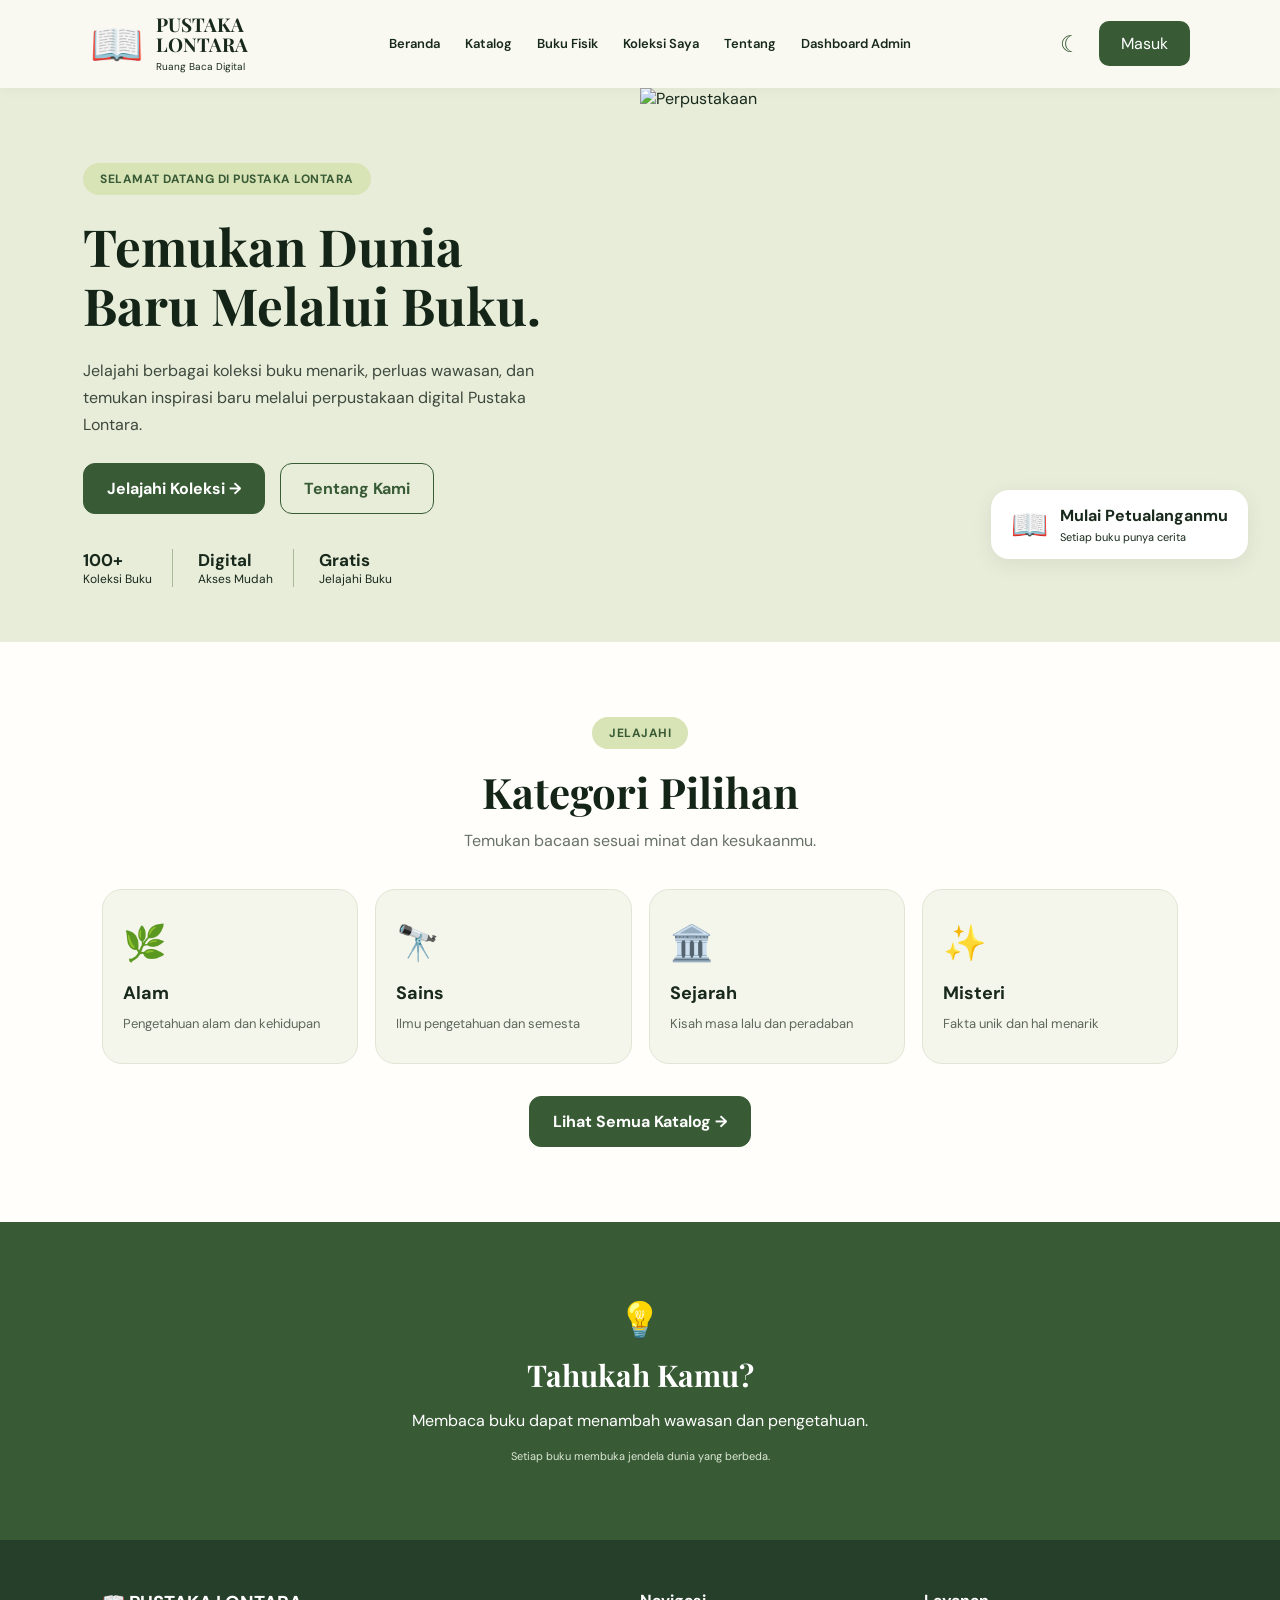
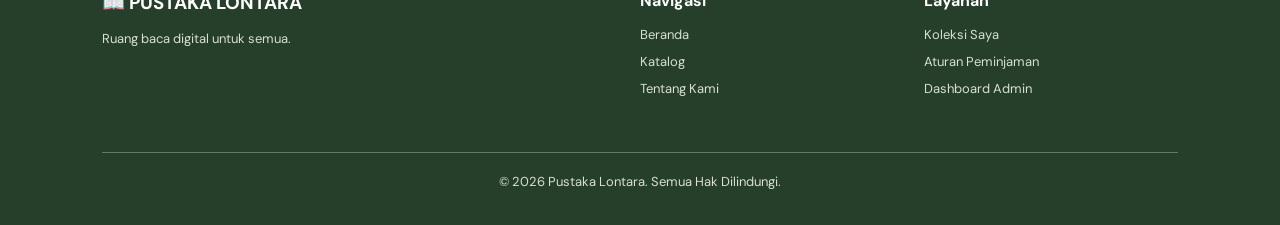
==== commit 82a14601: "Add files via upload" ====
--- a/index.html
+++ b/index.html
@@ -1,367 +1,9 @@
-<!DOCTYPE html>
-<html lang="id">
-<head>
-  <meta charset="UTF-8">
-  <meta name="viewport" content="width=device-width, initial-scale=1.0">
-
-  <title>PUSTAKA LONTARA - Ruang Baca Digital</title>
-
-  <link rel="stylesheet" href="style.css">
-
-  <link rel="preconnect" href="https://fonts.googleapis.com">
-  <link href="https://fonts.googleapis.com/css2?family=DM+Sans:wght@400;500;600;700&family=Playfair+Display:wght@600;700;800&display=swap" rel="stylesheet">
-</head>
-
-<body>
-
-  <!-- NAVBAR -->
-  <header class="navbar">
-    <a href="#beranda" class="logo">
-      <span class="logo-icon">📖</span>
-      <span>
-        <strong>PUSTAKA<br>LONTARA</strong>
-        <small>Ruang Baca Digital</small>
-      </span>
-    </a>
-
-    <nav id="navMenu">
-      <a href="#beranda">Beranda</a>
-      <a href="#katalog">Katalog</a>
-      <a href="#buku-fisik">Buku Fisik</a>
-      <a href="#koleksi">Koleksi Saya</a>
-      <a href="#tentang">Tentang</a>
-    </nav>
-
-    <div class="nav-actions">
-      <button id="themeToggle" class="theme-btn" title="Ganti tema">☾</button>
-      <button id="loginBtn" class="login-btn">Masuk</button>
-      <button id="menuToggle" class="menu-btn">☰</button>
-    </div>
-  </header>
-
-  <!-- BERANDA -->
-  <section class="hero" id="beranda">
-    <div class="hero-content">
-      <span class="eyebrow">SELAMAT DATANG DI PUSTAKA LONTARA</span>
-
-      <h1>Temukan Dunia Baru Melalui Buku.</h1>
-
-      <p>
-        Jelajahi berbagai koleksi buku menarik, perluas wawasan,
-        dan temukan inspirasi baru melalui perpustakaan digital
-        Pustaka Lontara.
-      </p>
-
-      <div class="hero-buttons">
-        <a href="#katalog" class="btn-primary">Jelajahi Koleksi →</a>
-        <a href="#tentang" class="btn-outline">Tentang Kami</a>
-      </div>
-
-      <div class="hero-stats">
-        <div>
-          <strong>100+</strong>
-          <span>Koleksi Buku</span>
-        </div>
-        <div>
-          <strong>Digital</strong>
-          <span>Akses Mudah</span>
-        </div>
-        <div>
-          <strong>Gratis</strong>
-          <span>Jelajahi Buku</span>
-        </div>
-      </div>
-    </div>
-
-    <div class="hero-image">
-      <img
-        src="https://images.unsplash.com/photo-1507842217343-583bb7270b66?w=1000"
-        alt="Perpustakaan"
-      >
-
-      <div class="image-note">
-        <span>📖</span>
-        <div>
-          <strong>Mulai Petualanganmu</strong>
-          <small>Setiap buku punya cerita</small>
-        </div>
-      </div>
-    </div>
-  </section>
-
-  <!-- KATEGORI -->
-  <section class="categories section" id="kategori">
-    <span class="eyebrow center">JELAJAHI</span>
-    <h2>Kategori Pilihan</h2>
-    <p class="section-desc">
-      Temukan bacaan sesuai minat dan kesukaanmu.
-    </p>
-
-    <div class="category-grid">
-      <button class="category-card" data-category="Alam">
-        <span>🌿</span>
-        <strong>Alam</strong>
-        <small>Pengetahuan alam dan kehidupan</small>
-      </button>
-
-      <button class="category-card" data-category="Sains">
-        <span>🔭</span>
-        <strong>Sains</strong>
-        <small>Ilmu pengetahuan dan semesta</small>
-      </button>
-
-      <button class="category-card" data-category="Sejarah">
-        <span>🏛️</span>
-        <strong>Sejarah</strong>
-        <small>Kisah masa lalu dan peradaban</small>
-      </button>
-
-      <button class="category-card" data-category="Misteri">
-        <span>✨</span>
-        <strong>Misteri</strong>
-        <small>Fakta unik dan hal menarik</small>
-      </button>
-    </div>
-  </section>
-
-  <!-- KATALOG DIGITAL -->
-  <section class="catalog section" id="katalog">
-    <span class="eyebrow center">KOLEKSI DIGITAL</span>
-    <h2>Temukan Buku Favoritmu</h2>
-    <p class="section-desc">
-      Pilih buku yang ingin kamu baca dan jelajahi.
-    </p>
-
-    <div class="filter-bar">
-      <input
-        type="search"
-        id="searchInput"
-        placeholder="Cari judul atau penulis buku..."
-      >
-
-      <select id="sortSelect">
-        <option value="default">Urutan Default</option>
-        <option value="az">Nama A-Z</option>
-        <option value="za">Nama Z-A</option>
-      </select>
-    </div>
-
-    <div class="filter-options">
-      <div id="genreFilters">
-        <button class="filter-btn active" data-genre="Semua">Semua Kategori</button>
-        <button class="filter-btn" data-genre="Alam">Alam</button>
-        <button class="filter-btn" data-genre="Sains">Sains</button>
-        <button class="filter-btn" data-genre="Sejarah">Sejarah</button>
-        <button class="filter-btn" data-genre="Misteri">Misteri</button>
-      </div>
-
-      <div id="typeFilters">
-        <button class="filter-btn active" data-type="Semua">Semua Jenis</button>
-        <button class="filter-btn" data-type="Digital">Digital</button>
-        <button class="filter-btn" data-type="Fisik">Fisik</button>
-      </div>
-    </div>
-
-    <p class="book-count" id="bookCount"></p>
-
-    <div class="book-grid" id="bookGrid"></div>
-
-    <div class="empty-state" id="emptyState" style="display:none">
-      <span>📚</span>
-      <p>Buku tidak ditemukan.</p>
-    </div>
-  </section>
-
-  <!-- BUKU FISIK -->
-  <section class="physical-section section" id="buku-fisik">
-    <span class="eyebrow center">KOLEKSI CETAK</span>
-    <h2>Buku Fisik Pilihan</h2>
-    <p class="section-desc">
-      Temukan buku yang dapat dipinjam secara langsung.
-    </p>
-
-    <div class="book-grid" id="physicalBookGrid"></div>
-  </section>
-
-  <!-- FAKTA MENARIK -->
-  <section class="fact-section section">
-    <span class="fact-icon">💡</span>
-    <h2>Tahukah Kamu?</h2>
-    <p id="funFactText">
-      Membaca buku dapat menambah wawasan dan pengetahuan.
-    </p>
-    <small>Klik tulisan fakta untuk melihat fakta lainnya.</small>
-  </section>
-
-  <!-- KOLEKSI FAVORIT -->
-  <section class="wishlist-section section" id="koleksi">
-    <span class="eyebrow center">BUKU FAVORIT</span>
-    <h2>Koleksi Saya</h2>
-    <p class="section-desc">
-      Simpan buku yang ingin kamu baca nanti.
-    </p>
-
-    <div class="book-grid" id="wishlistGrid"></div>
-
-    <div id="emptyWishlistState" class="empty-state">
-      <span>♡</span>
-      <p>Belum ada buku favorit.</p>
-    </div>
-  </section>
-
-  <!-- TENTANG KAMI -->
-  <section class="about-section section" id="tentang">
-    <div class="about-image">
-      <img
-        src="https://images.unsplash.com/photo-1521587760476-6c12a4b040da?w=900"
-        alt="Rak buku perpustakaan"
-      >
-    </div>
-
-    <div class="about-content">
-      <span class="eyebrow">TENTANG KAMI</span>
-
-      <h2>Membuka Jendela Dunia Melalui Bacaan.</h2>
-
-      <p>
-        Pustaka Lontara merupakan perpustakaan digital sederhana
-        yang membantu pengunjung menemukan berbagai koleksi buku.
-        Kami berharap website ini dapat menjadi tempat untuk
-        belajar, membaca, dan mendapatkan pengetahuan baru.
-      </p>
-
-      <a href="#katalog" class="btn-primary">
-        Lihat Koleksi Buku
-      </a>
-    </div>
-  </section>
-
-  <!-- FOOTER -->
-  <footer class="footer">
-    <div>
-      <h3>📖 PUSTAKA LONTARA</h3>
-      <p>Ruang baca digital untuk semua.</p>
-    </div>
-
-    <div>
-      <h4>Navigasi</h4>
-      <a href="#beranda">Beranda</a>
-      <a href="#katalog">Katalog</a>
-      <a href="#tentang">Tentang Kami</a>
-    </div>
-
-    <div>
-      <h4>Akun</h4>
-      <a href="#koleksi" id="footerProfile">Koleksi Saya</a>
-      <a href="#" id="footerRules">Aturan Peminjaman</a>
-    </div>
-
-    <p class="copyright">
-      © 2026 Pustaka Lontara. Semua Hak Dilindungi.
-    </p>
-  </footer>
-
-  <!-- MODAL LOGIN -->
-  <div class="modal" id="loginModal">
-    <div class="modal-content">
-      <button class="modal-close" data-close>×</button>
-
-      <h2>Masuk Pustaka Lontara</h2>
-
-      <form id="loginForm">
-        <input
-          type="text"
-          id="loginName"
-          placeholder="Nama lengkap"
-          required
-        >
-
-        <input
-          type="email"
-          id="loginEmail"
-          placeholder="Email"
-          required
-        >
-
-        <button class="btn-primary" type="submit">Masuk</button>
-      </form>
-
-      <p class="modal-footer-text">
-        Belum punya akun?
-        <a href="#" id="registerBtn">Daftar di sini</a>
-      </p>
-    </div>
-  </div>
-
-  <!-- MODAL PEMINJAMAN -->
-  <div class="modal" id="borrowModal">
-    <div class="modal-content">
-      <button class="modal-close" data-close>×</button>
-
-      <h2>Formulir Peminjaman</h2>
-
-      <div id="selectedBookBadge" class="selected-book"></div>
-
-      <form id="borrowForm">
-        <input
-          type="text"
-          id="borrowName"
-          placeholder="Nama lengkap"
-          required
-        >
-
-        <input
-          type="tel"
-          id="borrowPhone"
-          placeholder="Nomor HP / WhatsApp"
-          required
-        >
-
-        <textarea
-          id="borrowAddress"
-          placeholder="Alamat lengkap"
-          required
-        ></textarea>
-
-        <button type="submit" class="btn-primary">
-          Kirim Permintaan
-        </button>
-      </form>
-    </div>
-  </div>
-
-  <!-- MODAL ATURAN -->
-  <div class="modal" id="rulesModal">
-    <div class="modal-content">
-      <button class="modal-close" data-close>×</button>
-
-      <h2>Aturan Peminjaman</h2>
-
-      <div class="rules-list">
-        <p>1. Isi data peminjam dengan benar.</p>
-        <p>2. Tunggu konfirmasi dari admin.</p>
-        <p>3. Jaga buku yang dipinjam dengan baik.</p>
-        <p>4. Kembalikan buku sesuai waktu yang disepakati.</p>
-      </div>
-    </div>
-  </div>
-
-  <!-- MODAL DETAIL BUKU -->
-  <div class="modal" id="detailModal">
-    <div class="modal-content detail-content">
-      <button class="modal-close" data-close>×</button>
-
-      <img id="detailModalCover" src="" alt="Sampul buku">
-
-      <div id="detailModalInfo"></div>
-    </div>
-  </div>
-
-  <!-- NOTIFIKASI -->
-  <div class="toast" id="toast"></div>
-
-  <!-- JAVASCRIPT -->
-  <script src="script.js"></script>
-
-</body>
-</html>+<!DOCTYPE html><html lang="id"><head><meta charset="UTF-8"><meta name="viewport" content="width=device-width, initial-scale=1.0"><title>Beranda | Pustaka Lontara</title><link rel="stylesheet" href="style.css"><link rel="preconnect" href="https://fonts.googleapis.com"><link href="https://fonts.googleapis.com/css2?family=DM+Sans:wght@400;500;600;700&family=Playfair+Display:wght@600;700;800&display=swap" rel="stylesheet"></head><body><header class="navbar">
+<a href="index.html" class="logo"><span class="logo-icon">📖</span><span><strong>PUSTAKA<br>LONTARA</strong><small>Ruang Baca Digital</small></span></a>
+<nav id="navMenu"><a href="index.html">Beranda</a><a href="katalog.html">Katalog</a><a href="buku-fisik.html">Buku Fisik</a><a href="koleksi.html">Koleksi Saya</a><a href="tentang.html">Tentang</a><a href="admin.html">Dashboard Admin</a></nav>
+<div class="nav-actions"><button id="themeToggle" class="theme-btn" title="Ganti tema">☾</button><button id="loginBtn" class="login-btn">Masuk</button><button id="menuToggle" class="menu-btn">☰</button></div></header><main><section class="hero" id="beranda"><div class="hero-content"><span class="eyebrow">SELAMAT DATANG DI PUSTAKA LONTARA</span><h1>Temukan Dunia Baru Melalui Buku.</h1><p>Jelajahi berbagai koleksi buku menarik, perluas wawasan, dan temukan inspirasi baru melalui perpustakaan digital Pustaka Lontara.</p><div class="hero-buttons"><a href="katalog.html" class="btn-primary">Jelajahi Koleksi →</a><a href="tentang.html" class="btn-outline">Tentang Kami</a></div><div class="hero-stats"><div><strong>100+</strong><span>Koleksi Buku</span></div><div><strong>Digital</strong><span>Akses Mudah</span></div><div><strong>Gratis</strong><span>Jelajahi Buku</span></div></div></div><div class="hero-image"><img src="https://images.unsplash.com/photo-1507842217343-583bb7270b66?w=1000" alt="Perpustakaan"><div class="image-note"><span>📖</span><div><strong>Mulai Petualanganmu</strong><small>Setiap buku punya cerita</small></div></div></div></section>
+<section class="categories section"><span class="eyebrow center">JELAJAHI</span><h2>Kategori Pilihan</h2><p class="section-desc">Temukan bacaan sesuai minat dan kesukaanmu.</p><div class="category-grid"><button class="category-card" data-category="Alam"><span>🌿</span><strong>Alam</strong><small>Pengetahuan alam dan kehidupan</small></button><button class="category-card" data-category="Sains"><span>🔭</span><strong>Sains</strong><small>Ilmu pengetahuan dan semesta</small></button><button class="category-card" data-category="Sejarah"><span>🏛️</span><strong>Sejarah</strong><small>Kisah masa lalu dan peradaban</small></button><button class="category-card" data-category="Misteri"><span>✨</span><strong>Misteri</strong><small>Fakta unik dan hal menarik</small></button></div><div class="center-action"><a class="btn-primary" href="katalog.html">Lihat Semua Katalog →</a></div></section>
+<section class="fact-section section"><span class="fact-icon">💡</span><h2>Tahukah Kamu?</h2><p>Membaca buku dapat menambah wawasan dan pengetahuan.</p><small>Setiap buku membuka jendela dunia yang berbeda.</small></section></main><footer class="footer"><div><h3>📖 PUSTAKA LONTARA</h3><p>Ruang baca digital untuk semua.</p></div><div><h4>Navigasi</h4><a href="index.html">Beranda</a><a href="katalog.html">Katalog</a><a href="tentang.html">Tentang Kami</a></div><div><h4>Layanan</h4><a href="koleksi.html">Koleksi Saya</a><a href="#" id="footerRules">Aturan Peminjaman</a><a href="admin.html">Dashboard Admin</a></div><p class="copyright">© 2026 Pustaka Lontara. Semua Hak Dilindungi.</p></footer><div class="modal" id="loginModal"><div class="modal-content"><button class="modal-close" data-close>×</button><h2>Masuk Pustaka Lontara</h2><form id="loginForm"><input id="loginName" placeholder="Nama lengkap" required><input id="loginEmail" type="email" placeholder="Email" required><button class="btn-primary" type="submit">Masuk</button></form><p class="modal-footer-text">Belum punya akun? <a href="#" id="registerBtn">Daftar di sini</a></p></div></div>
+<div class="modal" id="borrowModal"><div class="modal-content"><button class="modal-close" data-close>×</button><h2>Formulir Peminjaman</h2><div id="selectedBookBadge" class="selected-book"></div><form id="borrowForm"><input id="borrowName" placeholder="Nama lengkap" required><input id="borrowPhone" type="tel" placeholder="Nomor HP / WhatsApp" required><textarea id="borrowAddress" placeholder="Alamat lengkap" required></textarea><button class="btn-primary" type="submit">Kirim Permintaan</button></form></div></div>
+<div class="modal" id="rulesModal"><div class="modal-content"><button class="modal-close" data-close>×</button><h2>Aturan Peminjaman</h2><div class="rules-list"><p>1. Isi data peminjam dengan benar.</p><p>2. Tunggu konfirmasi dari admin.</p><p>3. Jaga buku yang dipinjam dengan baik.</p><p>4. Kembalikan buku sesuai waktu yang disepakati.</p></div></div></div>
+<div class="modal" id="detailModal"><div class="modal-content detail-content"><button class="modal-close" data-close>×</button><img id="detailModalCover" src="" alt="Sampul buku"><div id="detailModalInfo"></div></div></div><div class="toast" id="toast"></div><script src="script.js"></script></body></html>
--- a/style.css
+++ b/style.css
@@ -1,1084 +1,1097 @@
-/* ==================================
-   PUSTAKA LONTARA
-   SAGE GREEN & IVORY
-================================== */
-
-:root {
-  --sage: #718b58;
-  --sage-dark: #385b36;
-  --sage-light: #e8edda;
-  --ivory: #faf9f1;
-  --cream: #f0f0df;
-  --text: #18291b;
-  --white: #ffffff;
-  --shadow: 0 5px 20px rgba(50, 70, 40, 0.09);
-}
-
-* {
-  margin: 0;
-  padding: 0;
-  box-sizing: border-box;
-}
-
-html {
-  scroll-behavior: smooth;
-  scroll-padding-top: 90px;
-}
-
-body {
-  font-family: "DM Sans", sans-serif;
-  background: var(--ivory);
-  color: var(--text);
-}
-
-a {
-  text-decoration: none;
-  color: inherit;
-}
-
-button,
-input,
-select,
-textarea {
-  font: inherit;
-}
-
-button {
-  cursor: pointer;
-}
-
-/* NAVBAR */
-
-.navbar {
-  min-height: 85px;
-  padding: 15px 7%;
-  display: flex;
-  align-items: center;
-  justify-content: space-between;
-  gap: 20px;
-  background: var(--ivory);
-  position: sticky;
-  top: 0;
-  z-index: 100;
-  box-shadow: 0 2px 12px rgba(0,0,0,0.04);
-}
-
-.logo {
-  display: flex;
-  align-items: center;
-  gap: 12px;
-}
-
-.logo-icon {
-  font-size: 43px;
-}
-
-.logo strong {
-  font-family: "Playfair Display", serif;
-  font-size: 19px;
-  line-height: 1.05;
-  display: block;
-}
-
-.logo small {
-  font-size: 10px;
-  display: block;
-  margin-top: 5px;
-}
-
-.navbar nav {
-  display: flex;
-  align-items: center;
-  gap: 25px;
-}
-
-.navbar nav a {
-  font-size: 13px;
-  font-weight: 600;
-  transition: 0.3s;
-}
-
-.navbar nav a:hover {
-  color: var(--sage);
-}
-
-.nav-actions {
-  display: flex;
-  align-items: center;
-  gap: 10px;
-}
-
-.theme-btn,
-.menu-btn {
-  border: none;
-  background: transparent;
-  font-size: 23px;
-  color: var(--sage-dark);
-  padding: 8px;
-}
-
-.login-btn {
-  background: var(--sage-dark);
-  color: white;
-  border: none;
-  padding: 12px 22px;
-  border-radius: 10px;
-}
-
-.menu-btn {
-  display: none;
-}
-
-/* HERO */
-
-.hero {
-  display: grid;
-  grid-template-columns: 1fr 1fr;
-  min-height: 510px;
-  background: var(--sage-light);
-  overflow: hidden;
-}
-
-.hero-content {
-  padding: 75px 8% 55px 13%;
-  display: flex;
-  flex-direction: column;
-  justify-content: center;
-  align-items: flex-start;
-}
-
-.eyebrow {
-  display: inline-block;
-  background: #d8e3b6;
-  color: var(--sage-dark);
-  border-radius: 30px;
-  padding: 8px 17px;
-  font-size: 12px;
-  font-weight: 700;
-  letter-spacing: 0.5px;
-}
-
-.hero h1,
-.section h2,
-.about-content h2 {
-  font-family: "Playfair Display", serif;
-  color: #142518;
-}
-
-.hero h1 {
-  font-size: clamp(36px, 4vw, 54px);
-  line-height: 1.15;
-  margin: 22px 0;
-}
-
-.hero-content > p {
-  font-size: 16px;
-  line-height: 1.7;
-  color: #3d493d;
-  max-width: 500px;
-}
-
-.hero-buttons {
-  display: flex;
-  gap: 15px;
-  flex-wrap: wrap;
-  margin-top: 25px;
-}
-
-.btn-primary,
-.btn-outline {
-  display: inline-block;
-  padding: 14px 23px;
-  border-radius: 12px;
-  font-weight: 700;
-  border: 1px solid var(--sage-dark);
-  transition: 0.3s;
-  text-align: center;
-}
-
-.btn-primary {
-  background: var(--sage-dark);
-  color: white;
-}
-
-.btn-primary:hover {
-  background: #263f27;
-  transform: translateY(-2px);
-}
-
-.btn-outline {
-  color: var(--sage-dark);
-}
-
-.btn-outline:hover {
-  background: white;
-}
-
-.hero-stats {
-  display: flex;
-  gap: 25px;
-  margin-top: 35px;
-  flex-wrap: wrap;
-}
-
-.hero-stats div {
-  display: flex;
-  flex-direction: column;
-  border-right: 1px solid #aab99a;
-  padding-right: 20px;
-}
-
-.hero-stats div:last-child {
-  border: none;
-}
-
-.hero-stats strong {
-  font-size: 17px;
-}
-
-.hero-stats span {
-  font-size: 12px;
-}
-
-.hero-image {
-  position: relative;
-  min-height: 510px;
-}
-
-.hero-image > img {
-  width: 100%;
-  height: 100%;
-  object-fit: cover;
-}
-
-.image-note {
-  position: absolute;
-  right: 5%;
-  bottom: 15%;
-  background: white;
-  border-radius: 18px;
-  padding: 15px 20px;
-  display: flex;
-  gap: 12px;
-  align-items: center;
-  box-shadow: var(--shadow);
-}
-
-.image-note span {
-  font-size: 30px;
-}
-
-.image-note strong,
-.image-note small {
-  display: block;
-}
-
-.image-note small {
-  font-size: 11px;
-  margin-top: 4px;
-}
-
-/* SECTION UMUM */
-
-.section {
-  padding: 75px 8%;
-}
-
-.section h2 {
-  font-size: clamp(28px, 4vw, 42px);
-  text-align: center;
-  margin: 15px 0 8px;
-}
-
-.center {
-  display: table;
-  margin: auto;
-}
-
-.section-desc {
-  text-align: center;
-  color: #687267;
-  margin-bottom: 30px;
-  line-height: 1.6;
-}
-
-/* KATEGORI */
-
-.categories {
-  background: #fffefa;
-}
-
-.category-grid {
-  display: grid;
-  grid-template-columns: repeat(4, 1fr);
-  gap: 17px;
-  margin-top: 35px;
-}
-
-.category-card {
-  text-align: left;
-  border: 1px solid #e1e5d5;
-  background: #f5f6eb;
-  border-radius: 20px;
-  padding: 25px 20px;
-  min-height: 175px;
-  transition: 0.3s;
-  color: var(--text);
-}
-
-.category-card:hover {
-  transform: translateY(-5px);
-  box-shadow: var(--shadow);
-  border-color: var(--sage);
-}
-
-.category-card span {
-  font-size: 35px;
-  display: block;
-  margin-bottom: 15px;
-}
-
-.category-card strong {
-  display: block;
-  font-size: 18px;
-  margin-bottom: 7px;
-}
-
-.category-card small {
-  font-size: 13px;
-  line-height: 1.5;
-  color: #5d675b;
-}
-
-/* KATALOG */
-
-.catalog {
-  background: #f0f1e5;
-}
-
-.filter-bar {
-  display: flex;
-  gap: 12px;
-  margin: 30px 0 18px;
-}
-
-.filter-bar input {
-  flex: 1;
-}
-
-.filter-bar input,
-.filter-bar select,
-.modal input,
-.modal textarea {
-  width: 100%;
-  padding: 14px;
-  border: 1px solid #e0e3d6;
-  border-radius: 12px;
-  background: white;
-  outline: none;
-  color: #263528;
-}
-
-.filter-bar input:focus,
-.modal input:focus,
-.modal textarea:focus {
-  border-color: var(--sage);
-}
-
-.filter-options {
-  display: flex;
-  justify-content: space-between;
-  flex-wrap: wrap;
-  gap: 12px;
-}
-
-.filter-options > div {
-  display: flex;
-  flex-wrap: wrap;
-  gap: 8px;
-}
-
-.filter-btn {
-  padding: 9px 15px;
-  border: 1px solid #cbd4bd;
-  border-radius: 30px;
-  background: transparent;
-  color: var(--sage-dark);
-  font-size: 12px;
-  transition: 0.2s;
-}
-
-.filter-btn.active,
-.filter-btn:hover {
-  background: var(--sage-dark);
-  color: white;
-}
-
-.book-count {
-  margin: 25px 0 15px;
-  font-size: 13px;
-  color: #66705f;
-}
-
-/* KARTU BUKU */
-
-.book-grid {
-  display: grid;
-  grid-template-columns: repeat(4, 1fr);
-  gap: 22px;
-}
-
-.book-card {
-  background: white;
-  border-radius: 15px;
-  overflow: hidden;
-  box-shadow: var(--shadow);
-  transition: 0.3s;
-  min-width: 0;
-}
-
-.book-card:hover {
-  transform: translateY(-5px);
-}
-
-.book-card img {
-  width: 100%;
-  height: 230px;
-  object-fit: cover;
-  display: block;
-  cursor: pointer;
-}
-
-.book-card-content {
-  padding: 16px;
-}
-
-.book-card-content h3 {
-  font-family: "Playfair Display", serif;
-  font-size: 17px;
-  margin: 8px 0;
-  color: #203522;
-}
-
-.book-card-content p {
-  font-size: 12px;
-  color: #687267;
-  margin-bottom: 8px;
-  line-height: 1.5;
-}
-
-.book-card button {
-  width: 100%;
-  padding: 10px;
-  margin-top: 8px;
-  background: var(--sage-dark);
-  color: white;
-  border: none;
-  border-radius: 9px;
-  transition: 0.2s;
-  font-size: 12px;
-  font-weight: 600;
-}
-
-.book-card button:hover {
-  background: var(--sage);
-}
-
-.book-category {
-  display: inline-block;
-  padding: 5px 10px;
-  background: var(--sage-light);
-  color: var(--sage-dark);
-  border-radius: 20px;
-  font-size: 11px;
-}
-
-.empty-state {
-  text-align: center;
-  padding: 35px;
-  color: #687267;
-}
-
-.empty-state span {
-  font-size: 40px;
-  display: block;
-  margin-bottom: 10px;
-}
-
-/* BUKU FISIK */
-
-.physical-section {
-  background: #fffefa;
-}
-
-/* FAKTA MENARIK */
-
-.fact-section {
-  text-align: center;
-  background: var(--sage-dark);
-  color: white;
-}
-
-.fact-section h2 {
-  font-family: "Playfair Display", serif;
-  font-size: 30px;
-  margin: 12px 0;
-  color: white;
-}
-
-.fact-section p {
-  line-height: 1.7;
-  margin-bottom: 10px;
-  cursor: pointer;
-}
-
-.fact-section small {
-  color: #dce7d4;
-  font-size: 11px;
-}
-
-.fact-icon {
-  font-size: 35px;
-}
-
-/* KOLEKSI FAVORIT */
-
-.wishlist-section {
-  background: #f0f1e5;
-}
-
-/* TENTANG KAMI */
-
-.about-section {
-  display: grid;
-  grid-template-columns: 1fr 1fr;
-  align-items: center;
-  gap: 45px;
-  background: #fffefa;
-}
-
-.about-image img {
-  width: 100%;
-  height: 350px;
-  object-fit: cover;
-  border-radius: 22px;
-}
-
-.about-content h2 {
-  font-size: 35px;
-  text-align: left;
-  margin: 20px 0;
-}
-
-.about-content p {
-  color: #687267;
-  line-height: 1.8;
-  margin-bottom: 25px;
-}
-
-/* FOOTER */
-
-.footer {
-  background: #263f2b;
-  color: white;
-  padding: 50px 8% 25px;
-  display: grid;
-  grid-template-columns: 2fr 1fr 1fr;
-  gap: 30px;
-}
-
-.footer h3,
-.footer h4 {
-  margin-bottom: 15px;
-}
-
-.footer p,
-.footer a {
-  display: block;
-  color: #d7e0d1;
-  font-size: 13px;
-  margin-bottom: 10px;
-}
-
-.footer a:hover {
-  color: white;
-}
-
-.copyright {
-  grid-column: 1 / -1;
-  text-align: center;
-  border-top: 1px solid #647768;
-  padding-top: 20px;
-  margin-top: 15px;
-}
-
-/* MODAL */
-
-.modal {
-  display: none;
-  position: fixed;
-  inset: 0;
-  background: rgba(0,0,0,0.55);
-  z-index: 500;
-  justify-content: center;
-  align-items: center;
-  padding: 18px;
-}
-
-.modal.show {
-  display: flex;
-}
-
-.modal-content {
-  background: var(--ivory);
-  padding: 30px;
-  width: 100%;
-  max-width: 450px;
-  max-height: 90vh;
-  overflow-y: auto;
-  border-radius: 20px;
-  position: relative;
-  color: var(--text);
-}
-
-.modal-content h2 {
-  font-family: "Playfair Display", serif;
-  margin-bottom: 20px;
-  padding-right: 20px;
-}
-
-.modal-content form {
-  display: grid;
-  gap: 13px;
-  margin-top: 15px;
-}
-
-.modal-content textarea {
-  min-height: 90px;
-  resize: vertical;
-}
-
-.modal-close {
-  position: absolute;
-  right: 15px;
-  top: 10px;
-  border: none;
-  background: transparent;
-  font-size: 28px;
-  color: var(--text);
-}
-
-.modal-footer-text {
-  margin-top: 18px;
-  font-size: 13px;
-}
-
-.modal-footer-text a {
-  color: var(--sage-dark);
-  font-weight: 700;
-}
-
-.selected-book {
-  background: var(--sage-light);
-  border-radius: 10px;
-  padding: 13px;
-  font-size: 13px;
-  line-height: 1.6;
-}
-
-.selected-book strong {
-  display: block;
-  font-size: 16px;
-  color: var(--sage-dark);
-}
-
-.rules-list p {
-  padding: 10px 0;
-  border-bottom: 1px solid #e1e5d5;
-  line-height: 1.5;
-}
-
-.detail-content img {
-  width: 100%;
-  max-height: 260px;
-  object-fit: contain;
-  margin-bottom: 15px;
-  border-radius: 10px;
-}
-
-.detail-content p {
-  line-height: 1.7;
-  margin: 10px 0;
-}
-
-.detail-content .btn-primary {
-  margin-top: 12px;
-  cursor: pointer;
-}
-
-.detail-notice {
-  padding: 10px;
-  background: var(--sage-light);
-  border-radius: 8px;
-  color: var(--sage-dark);
-  font-size: 13px;
-}
-
-/* TOAST */
-
-.toast {
-  position: fixed;
-  bottom: 25px;
-  left: 50%;
-  transform: translate(-50%, 100px);
-  background: var(--sage-dark);
-  color: white;
-  padding: 13px 22px;
-  border-radius: 30px;
-  z-index: 700;
-  opacity: 0;
-  transition: 0.3s;
-  text-align: center;
-  width: max-content;
-  max-width: 90%;
-  font-size: 13px;
-}
-
-.toast.show {
-  opacity: 1;
-  transform: translate(-50%, 0);
-}
-
-/* MODE GELAP */
-
-body.dark-mode {
-  --ivory: #18251c;
-  --text: #edf1e8;
-  --sage-light: #293b2b;
-  background: #18251c;
-  color: #edf1e8;
-}
-
-body.dark-mode .navbar,
-body.dark-mode .categories,
-body.dark-mode .physical-section,
-body.dark-mode .about-section {
-  background: #202f24;
-}
-
-body.dark-mode .hero,
-body.dark-mode .catalog,
-body.dark-mode .wishlist-section {
-  background: #293b2b;
-}
-
-body.dark-mode .hero h1,
-body.dark-mode .section h2,
-body.dark-mode .about-content h2 {
-  color: #edf1e8;
-}
-
-body.dark-mode .hero-content > p,
-body.dark-mode .section-desc,
-body.dark-mode .about-content p {
-  color: #d3ddce;
-}
-
-body.dark-mode .category-card,
-body.dark-mode .book-card,
-body.dark-mode .modal-content {
-  background: #304332;
-  color: white;
-}
-
-body.dark-mode .category-card strong,
-body.dark-mode .book-card-content h3 {
-  color: white;
-}
-
-body.dark-mode .category-card small,
-body.dark-mode .book-card-content p {
-  color: #d3ddce;
-}
-
-body.dark-mode .navbar nav {
-  background: #202f24;
-}
-
-body.dark-mode .filter-bar input,
-body.dark-mode .filter-bar select {
-  background: #304332;
-  color: white;
-  border-color: #526b53;
-}
-
-body.dark-mode .modal input,
-body.dark-mode .modal textarea {
-  background: #263a2b;
-  color: white;
-  border-color: #526b53;
-}
-
-body.dark-mode .modal-close {
-  color: white;
-}
-
-/* RESPONSIVE TABLET */
-
-@media (max-width: 900px) {
-  .navbar {
-    padding: 15px 5%;
-  }
-
-  .navbar nav {
-    gap: 12px;
-  }
-
-  .navbar nav a {
-    font-size: 11px;
-  }
-
-  .hero-content {
-    padding: 50px 8%;
-  }
-
-  .book-grid {
-    grid-template-columns: repeat(2, 1fr);
-  }
-
-  .category-grid {
-    grid-template-columns: repeat(2, 1fr);
-  }
-}
-
-/* RESPONSIVE HP */
-
-@media (max-width: 650px) {
-  .navbar {
-    min-height: 72px;
-    padding: 10px 5%;
-  }
-
-  .logo-icon {
-    font-size: 34px;
-  }
-
-  .logo strong {
-    font-size: 15px;
-  }
-
-  .logo small {
-    font-size: 9px;
-  }
-
-  .navbar nav {
-    display: none;
-    position: absolute;
-    top: 72px;
-    left: 0;
-    right: 0;
-    background: var(--ivory);
-    padding: 20px;
-    flex-direction: column;
-    align-items: flex-start;
-    box-shadow: var(--shadow);
-  }
-
-  .navbar nav.open {
-    display: flex;
-  }
-
-  .navbar nav a {
-    font-size: 14px;
-    padding: 8px;
-  }
-
-  .login-btn {
-    display: none;
-  }
-
-  .menu-btn {
-    display: block;
-  }
-
-  .hero {
-    grid-template-columns: 1fr;
-  }
-
-  .hero-content {
-    padding: 45px 7% 35px;
-  }
-
-  .hero h1 {
-    font-size: 39px;
-  }
-
-  .hero-content > p {
-    font-size: 14px;
-  }
-
-  .hero-image {
-    min-height: 280px;
-    height: 280px;
-  }
-
-  .image-note {
-    bottom: 12px;
-    right: 12px;
-    padding: 10px 13px;
-  }
-
-  .hero-stats {
-    gap: 13px;
-  }
-
-  .hero-stats div {
-    padding-right: 12px;
-  }
-
-  .hero-stats strong {
-    font-size: 14px;
-  }
-
-  .hero-stats span {
-    font-size: 10px;
-  }
-
-  .section {
-    padding: 50px 5%;
-  }
-
-  .section h2 {
-    font-size: 30px;
-  }
-
-  .section-desc {
-    font-size: 13px;
-  }
-
-  .category-grid {
-    grid-template-columns: repeat(2, 1fr);
-    gap: 12px;
-  }
-
-  .category-card {
-    padding: 17px 13px;
-    min-height: 155px;
-  }
-
-  .category-card span {
-    font-size: 29px;
-  }
-
-  .category-card strong {
-    font-size: 16px;
-  }
-
-  .category-card small {
-    font-size: 11px;
-  }
-
-  .filter-bar {
-    flex-direction: column;
-  }
-
-  .filter-options {
-    flex-direction: column;
-  }
-
-  .filter-options > div {
-    gap: 6px;
-  }
-
-  .filter-btn {
-    font-size: 11px;
-    padding: 8px 11px;
-  }
-
-  .book-grid {
-    grid-template-columns: repeat(2, minmax(0, 1fr));
-    gap: 12px;
-  }
-
-  .book-card img {
-    height: 180px;
-  }
-
-  .book-card-content {
-    padding: 11px;
-  }
-
-  .book-card-content h3 {
-    font-size: 14px;
-  }
-
-  .book-card-content p {
-    font-size: 11px;
-  }
-
-  .about-section {
-    grid-template-columns: 1fr;
-    gap: 25px;
-  }
-
-  .about-image img {
-    height: 240px;
-  }
-
-  .about-content h2 {
-    font-size: 29px;
-  }
-
-  .footer {
-    grid-template-columns: 1fr 1fr;
-    padding: 40px 6% 20px;
-    gap: 25px;
-  }
-
-  .footer > div:first-child {
-    grid-column: 1 / -1;
-  }
-
-  .copyright {
-    font-size: 11px;
-  }
-}
-
-/* HP KECIL */
-
-@media (max-width: 380px) {
-  .hero h1 {
-    font-size: 33px;
-  }
-
-  .hero-buttons {
-    gap: 9px;
-  }
-
-  .btn-primary,
-  .btn-outline {
-    padding: 12px 14px;
-    font-size: 12px;
-  }
-
-  .category-grid,
-  .book-grid {
-    grid-template-columns: 1fr;
-  }
-
-  .category-card {
-    min-height: auto;
-  }
-
-  .book-card img {
-    height: 230px;
-  }
-
-  .footer {
-    grid-template-columns: 1fr;
-  }
-
-  .footer > div:first-child {
-    grid-column: auto;
-  }
-}+/* ==================================
+   PUSTAKA LONTARA
+   SAGE GREEN & IVORY
+================================== */
+
+:root {
+  --sage: #718b58;
+  --sage-dark: #385b36;
+  --sage-light: #e8edda;
+  --ivory: #faf9f1;
+  --cream: #f0f0df;
+  --text: #18291b;
+  --white: #ffffff;
+  --shadow: 0 5px 20px rgba(50, 70, 40, 0.09);
+}
+
+* {
+  margin: 0;
+  padding: 0;
+  box-sizing: border-box;
+}
+
+html {
+  scroll-behavior: smooth;
+  scroll-padding-top: 90px;
+}
+
+body {
+  font-family: "DM Sans", sans-serif;
+  background: var(--ivory);
+  color: var(--text);
+}
+
+a {
+  text-decoration: none;
+  color: inherit;
+}
+
+button,
+input,
+select,
+textarea {
+  font: inherit;
+}
+
+button {
+  cursor: pointer;
+}
+
+/* NAVBAR */
+
+.navbar {
+  min-height: 85px;
+  padding: 15px 7%;
+  display: flex;
+  align-items: center;
+  justify-content: space-between;
+  gap: 20px;
+  background: var(--ivory);
+  position: sticky;
+  top: 0;
+  z-index: 100;
+  box-shadow: 0 2px 12px rgba(0,0,0,0.04);
+}
+
+.logo {
+  display: flex;
+  align-items: center;
+  gap: 12px;
+}
+
+.logo-icon {
+  font-size: 43px;
+}
+
+.logo strong {
+  font-family: "Playfair Display", serif;
+  font-size: 19px;
+  line-height: 1.05;
+  display: block;
+}
+
+.logo small {
+  font-size: 10px;
+  display: block;
+  margin-top: 5px;
+}
+
+.navbar nav {
+  display: flex;
+  align-items: center;
+  gap: 25px;
+}
+
+.navbar nav a {
+  font-size: 13px;
+  font-weight: 600;
+  transition: 0.3s;
+}
+
+.navbar nav a:hover {
+  color: var(--sage);
+}
+
+.nav-actions {
+  display: flex;
+  align-items: center;
+  gap: 10px;
+}
+
+.theme-btn,
+.menu-btn {
+  border: none;
+  background: transparent;
+  font-size: 23px;
+  color: var(--sage-dark);
+  padding: 8px;
+}
+
+.login-btn {
+  background: var(--sage-dark);
+  color: white;
+  border: none;
+  padding: 12px 22px;
+  border-radius: 10px;
+}
+
+.menu-btn {
+  display: none;
+}
+
+/* HERO */
+
+.hero {
+  display: grid;
+  grid-template-columns: 1fr 1fr;
+  min-height: 510px;
+  background: var(--sage-light);
+  overflow: hidden;
+}
+
+.hero-content {
+  padding: 75px 8% 55px 13%;
+  display: flex;
+  flex-direction: column;
+  justify-content: center;
+  align-items: flex-start;
+}
+
+.eyebrow {
+  display: inline-block;
+  background: #d8e3b6;
+  color: var(--sage-dark);
+  border-radius: 30px;
+  padding: 8px 17px;
+  font-size: 12px;
+  font-weight: 700;
+  letter-spacing: 0.5px;
+}
+
+.hero h1,
+.section h2,
+.about-content h2 {
+  font-family: "Playfair Display", serif;
+  color: #142518;
+}
+
+.hero h1 {
+  font-size: clamp(36px, 4vw, 54px);
+  line-height: 1.15;
+  margin: 22px 0;
+}
+
+.hero-content > p {
+  font-size: 16px;
+  line-height: 1.7;
+  color: #3d493d;
+  max-width: 500px;
+}
+
+.hero-buttons {
+  display: flex;
+  gap: 15px;
+  flex-wrap: wrap;
+  margin-top: 25px;
+}
+
+.btn-primary,
+.btn-outline {
+  display: inline-block;
+  padding: 14px 23px;
+  border-radius: 12px;
+  font-weight: 700;
+  border: 1px solid var(--sage-dark);
+  transition: 0.3s;
+  text-align: center;
+}
+
+.btn-primary {
+  background: var(--sage-dark);
+  color: white;
+}
+
+.btn-primary:hover {
+  background: #263f27;
+  transform: translateY(-2px);
+}
+
+.btn-outline {
+  color: var(--sage-dark);
+}
+
+.btn-outline:hover {
+  background: white;
+}
+
+.hero-stats {
+  display: flex;
+  gap: 25px;
+  margin-top: 35px;
+  flex-wrap: wrap;
+}
+
+.hero-stats div {
+  display: flex;
+  flex-direction: column;
+  border-right: 1px solid #aab99a;
+  padding-right: 20px;
+}
+
+.hero-stats div:last-child {
+  border: none;
+}
+
+.hero-stats strong {
+  font-size: 17px;
+}
+
+.hero-stats span {
+  font-size: 12px;
+}
+
+.hero-image {
+  position: relative;
+  min-height: 510px;
+}
+
+.hero-image > img {
+  width: 100%;
+  height: 100%;
+  object-fit: cover;
+}
+
+.image-note {
+  position: absolute;
+  right: 5%;
+  bottom: 15%;
+  background: white;
+  border-radius: 18px;
+  padding: 15px 20px;
+  display: flex;
+  gap: 12px;
+  align-items: center;
+  box-shadow: var(--shadow);
+}
+
+.image-note span {
+  font-size: 30px;
+}
+
+.image-note strong,
+.image-note small {
+  display: block;
+}
+
+.image-note small {
+  font-size: 11px;
+  margin-top: 4px;
+}
+
+/* SECTION UMUM */
+
+.section {
+  padding: 75px 8%;
+}
+
+.section h2 {
+  font-size: clamp(28px, 4vw, 42px);
+  text-align: center;
+  margin: 15px 0 8px;
+}
+
+.center {
+  display: table;
+  margin: auto;
+}
+
+.section-desc {
+  text-align: center;
+  color: #687267;
+  margin-bottom: 30px;
+  line-height: 1.6;
+}
+
+/* KATEGORI */
+
+.categories {
+  background: #fffefa;
+}
+
+.category-grid {
+  display: grid;
+  grid-template-columns: repeat(4, 1fr);
+  gap: 17px;
+  margin-top: 35px;
+}
+
+.category-card {
+  text-align: left;
+  border: 1px solid #e1e5d5;
+  background: #f5f6eb;
+  border-radius: 20px;
+  padding: 25px 20px;
+  min-height: 175px;
+  transition: 0.3s;
+  color: var(--text);
+}
+
+.category-card:hover {
+  transform: translateY(-5px);
+  box-shadow: var(--shadow);
+  border-color: var(--sage);
+}
+
+.category-card span {
+  font-size: 35px;
+  display: block;
+  margin-bottom: 15px;
+}
+
+.category-card strong {
+  display: block;
+  font-size: 18px;
+  margin-bottom: 7px;
+}
+
+.category-card small {
+  font-size: 13px;
+  line-height: 1.5;
+  color: #5d675b;
+}
+
+/* KATALOG */
+
+.catalog {
+  background: #f0f1e5;
+}
+
+.filter-bar {
+  display: flex;
+  gap: 12px;
+  margin: 30px 0 18px;
+}
+
+.filter-bar input {
+  flex: 1;
+}
+
+.filter-bar input,
+.filter-bar select,
+.modal input,
+.modal textarea {
+  width: 100%;
+  padding: 14px;
+  border: 1px solid #e0e3d6;
+  border-radius: 12px;
+  background: white;
+  outline: none;
+  color: #263528;
+}
+
+.filter-bar input:focus,
+.modal input:focus,
+.modal textarea:focus {
+  border-color: var(--sage);
+}
+
+.filter-options {
+  display: flex;
+  justify-content: space-between;
+  flex-wrap: wrap;
+  gap: 12px;
+}
+
+.filter-options > div {
+  display: flex;
+  flex-wrap: wrap;
+  gap: 8px;
+}
+
+.filter-btn {
+  padding: 9px 15px;
+  border: 1px solid #cbd4bd;
+  border-radius: 30px;
+  background: transparent;
+  color: var(--sage-dark);
+  font-size: 12px;
+  transition: 0.2s;
+}
+
+.filter-btn.active,
+.filter-btn:hover {
+  background: var(--sage-dark);
+  color: white;
+}
+
+.book-count {
+  margin: 25px 0 15px;
+  font-size: 13px;
+  color: #66705f;
+}
+
+/* KARTU BUKU */
+
+.book-grid {
+  display: grid;
+  grid-template-columns: repeat(4, 1fr);
+  gap: 22px;
+}
+
+.book-card {
+  background: white;
+  border-radius: 15px;
+  overflow: hidden;
+  box-shadow: var(--shadow);
+  transition: 0.3s;
+  min-width: 0;
+}
+
+.book-card:hover {
+  transform: translateY(-5px);
+}
+
+.book-card img {
+  width: 100%;
+  height: 230px;
+  object-fit: cover;
+  display: block;
+  cursor: pointer;
+}
+
+.book-card-content {
+  padding: 16px;
+}
+
+.book-card-content h3 {
+  font-family: "Playfair Display", serif;
+  font-size: 17px;
+  margin: 8px 0;
+  color: #203522;
+}
+
+.book-card-content p {
+  font-size: 12px;
+  color: #687267;
+  margin-bottom: 8px;
+  line-height: 1.5;
+}
+
+.book-card button {
+  width: 100%;
+  padding: 10px;
+  margin-top: 8px;
+  background: var(--sage-dark);
+  color: white;
+  border: none;
+  border-radius: 9px;
+  transition: 0.2s;
+  font-size: 12px;
+  font-weight: 600;
+}
+
+.book-card button:hover {
+  background: var(--sage);
+}
+
+.book-category {
+  display: inline-block;
+  padding: 5px 10px;
+  background: var(--sage-light);
+  color: var(--sage-dark);
+  border-radius: 20px;
+  font-size: 11px;
+}
+
+.empty-state {
+  text-align: center;
+  padding: 35px;
+  color: #687267;
+}
+
+.empty-state span {
+  font-size: 40px;
+  display: block;
+  margin-bottom: 10px;
+}
+
+/* BUKU FISIK */
+
+.physical-section {
+  background: #fffefa;
+}
+
+/* FAKTA MENARIK */
+
+.fact-section {
+  text-align: center;
+  background: var(--sage-dark);
+  color: white;
+}
+
+.fact-section h2 {
+  font-family: "Playfair Display", serif;
+  font-size: 30px;
+  margin: 12px 0;
+  color: white;
+}
+
+.fact-section p {
+  line-height: 1.7;
+  margin-bottom: 10px;
+  cursor: pointer;
+}
+
+.fact-section small {
+  color: #dce7d4;
+  font-size: 11px;
+}
+
+.fact-icon {
+  font-size: 35px;
+}
+
+/* KOLEKSI FAVORIT */
+
+.wishlist-section {
+  background: #f0f1e5;
+}
+
+/* TENTANG KAMI */
+
+.about-section {
+  display: grid;
+  grid-template-columns: 1fr 1fr;
+  align-items: center;
+  gap: 45px;
+  background: #fffefa;
+}
+
+.about-image img {
+  width: 100%;
+  height: 350px;
+  object-fit: cover;
+  border-radius: 22px;
+}
+
+.about-content h2 {
+  font-size: 35px;
+  text-align: left;
+  margin: 20px 0;
+}
+
+.about-content p {
+  color: #687267;
+  line-height: 1.8;
+  margin-bottom: 25px;
+}
+
+/* FOOTER */
+
+.footer {
+  background: #263f2b;
+  color: white;
+  padding: 50px 8% 25px;
+  display: grid;
+  grid-template-columns: 2fr 1fr 1fr;
+  gap: 30px;
+}
+
+.footer h3,
+.footer h4 {
+  margin-bottom: 15px;
+}
+
+.footer p,
+.footer a {
+  display: block;
+  color: #d7e0d1;
+  font-size: 13px;
+  margin-bottom: 10px;
+}
+
+.footer a:hover {
+  color: white;
+}
+
+.copyright {
+  grid-column: 1 / -1;
+  text-align: center;
+  border-top: 1px solid #647768;
+  padding-top: 20px;
+  margin-top: 15px;
+}
+
+/* MODAL */
+
+.modal {
+  display: none;
+  position: fixed;
+  inset: 0;
+  background: rgba(0,0,0,0.55);
+  z-index: 500;
+  justify-content: center;
+  align-items: center;
+  padding: 18px;
+}
+
+.modal.show {
+  display: flex;
+}
+
+.modal-content {
+  background: var(--ivory);
+  padding: 30px;
+  width: 100%;
+  max-width: 450px;
+  max-height: 90vh;
+  overflow-y: auto;
+  border-radius: 20px;
+  position: relative;
+  color: var(--text);
+}
+
+.modal-content h2 {
+  font-family: "Playfair Display", serif;
+  margin-bottom: 20px;
+  padding-right: 20px;
+}
+
+.modal-content form {
+  display: grid;
+  gap: 13px;
+  margin-top: 15px;
+}
+
+.modal-content textarea {
+  min-height: 90px;
+  resize: vertical;
+}
+
+.modal-close {
+  position: absolute;
+  right: 15px;
+  top: 10px;
+  border: none;
+  background: transparent;
+  font-size: 28px;
+  color: var(--text);
+}
+
+.modal-footer-text {
+  margin-top: 18px;
+  font-size: 13px;
+}
+
+.modal-footer-text a {
+  color: var(--sage-dark);
+  font-weight: 700;
+}
+
+.selected-book {
+  background: var(--sage-light);
+  border-radius: 10px;
+  padding: 13px;
+  font-size: 13px;
+  line-height: 1.6;
+}
+
+.selected-book strong {
+  display: block;
+  font-size: 16px;
+  color: var(--sage-dark);
+}
+
+.rules-list p {
+  padding: 10px 0;
+  border-bottom: 1px solid #e1e5d5;
+  line-height: 1.5;
+}
+
+.detail-content img {
+  width: 100%;
+  max-height: 260px;
+  object-fit: contain;
+  margin-bottom: 15px;
+  border-radius: 10px;
+}
+
+.detail-content p {
+  line-height: 1.7;
+  margin: 10px 0;
+}
+
+.detail-content .btn-primary {
+  margin-top: 12px;
+  cursor: pointer;
+}
+
+.detail-notice {
+  padding: 10px;
+  background: var(--sage-light);
+  border-radius: 8px;
+  color: var(--sage-dark);
+  font-size: 13px;
+}
+
+/* TOAST */
+
+.toast {
+  position: fixed;
+  bottom: 25px;
+  left: 50%;
+  transform: translate(-50%, 100px);
+  background: var(--sage-dark);
+  color: white;
+  padding: 13px 22px;
+  border-radius: 30px;
+  z-index: 700;
+  opacity: 0;
+  transition: 0.3s;
+  text-align: center;
+  width: max-content;
+  max-width: 90%;
+  font-size: 13px;
+}
+
+.toast.show {
+  opacity: 1;
+  transform: translate(-50%, 0);
+}
+
+/* MODE GELAP */
+
+body.dark-mode {
+  --ivory: #18251c;
+  --text: #edf1e8;
+  --sage-light: #293b2b;
+  background: #18251c;
+  color: #edf1e8;
+}
+
+body.dark-mode .navbar,
+body.dark-mode .categories,
+body.dark-mode .physical-section,
+body.dark-mode .about-section {
+  background: #202f24;
+}
+
+body.dark-mode .hero,
+body.dark-mode .catalog,
+body.dark-mode .wishlist-section {
+  background: #293b2b;
+}
+
+body.dark-mode .hero h1,
+body.dark-mode .section h2,
+body.dark-mode .about-content h2 {
+  color: #edf1e8;
+}
+
+body.dark-mode .hero-content > p,
+body.dark-mode .section-desc,
+body.dark-mode .about-content p {
+  color: #d3ddce;
+}
+
+body.dark-mode .category-card,
+body.dark-mode .book-card,
+body.dark-mode .modal-content {
+  background: #304332;
+  color: white;
+}
+
+body.dark-mode .category-card strong,
+body.dark-mode .book-card-content h3 {
+  color: white;
+}
+
+body.dark-mode .category-card small,
+body.dark-mode .book-card-content p {
+  color: #d3ddce;
+}
+
+body.dark-mode .navbar nav {
+  background: #202f24;
+}
+
+body.dark-mode .filter-bar input,
+body.dark-mode .filter-bar select {
+  background: #304332;
+  color: white;
+  border-color: #526b53;
+}
+
+body.dark-mode .modal input,
+body.dark-mode .modal textarea {
+  background: #263a2b;
+  color: white;
+  border-color: #526b53;
+}
+
+body.dark-mode .modal-close {
+  color: white;
+}
+
+/* RESPONSIVE TABLET */
+
+@media (max-width: 900px) {
+  .navbar {
+    padding: 15px 5%;
+  }
+
+  .navbar nav {
+    gap: 12px;
+  }
+
+  .navbar nav a {
+    font-size: 11px;
+  }
+
+  .hero-content {
+    padding: 50px 8%;
+  }
+
+  .book-grid {
+    grid-template-columns: repeat(2, 1fr);
+  }
+
+  .category-grid {
+    grid-template-columns: repeat(2, 1fr);
+  }
+}
+
+/* RESPONSIVE HP */
+
+@media (max-width: 650px) {
+  .navbar {
+    min-height: 72px;
+    padding: 10px 5%;
+  }
+
+  .logo-icon {
+    font-size: 34px;
+  }
+
+  .logo strong {
+    font-size: 15px;
+  }
+
+  .logo small {
+    font-size: 9px;
+  }
+
+  .navbar nav {
+    display: none;
+    position: absolute;
+    top: 72px;
+    left: 0;
+    right: 0;
+    background: var(--ivory);
+    padding: 20px;
+    flex-direction: column;
+    align-items: flex-start;
+    box-shadow: var(--shadow);
+  }
+
+  .navbar nav.open {
+    display: flex;
+  }
+
+  .navbar nav a {
+    font-size: 14px;
+    padding: 8px;
+  }
+
+  .login-btn {
+    display: none;
+  }
+
+  .menu-btn {
+    display: block;
+  }
+
+  .hero {
+    grid-template-columns: 1fr;
+  }
+
+  .hero-content {
+    padding: 45px 7% 35px;
+  }
+
+  .hero h1 {
+    font-size: 39px;
+  }
+
+  .hero-content > p {
+    font-size: 14px;
+  }
+
+  .hero-image {
+    min-height: 280px;
+    height: 280px;
+  }
+
+  .image-note {
+    bottom: 12px;
+    right: 12px;
+    padding: 10px 13px;
+  }
+
+  .hero-stats {
+    gap: 13px;
+  }
+
+  .hero-stats div {
+    padding-right: 12px;
+  }
+
+  .hero-stats strong {
+    font-size: 14px;
+  }
+
+  .hero-stats span {
+    font-size: 10px;
+  }
+
+  .section {
+    padding: 50px 5%;
+  }
+
+  .section h2 {
+    font-size: 30px;
+  }
+
+  .section-desc {
+    font-size: 13px;
+  }
+
+  .category-grid {
+    grid-template-columns: repeat(2, 1fr);
+    gap: 12px;
+  }
+
+  .category-card {
+    padding: 17px 13px;
+    min-height: 155px;
+  }
+
+  .category-card span {
+    font-size: 29px;
+  }
+
+  .category-card strong {
+    font-size: 16px;
+  }
+
+  .category-card small {
+    font-size: 11px;
+  }
+
+  .filter-bar {
+    flex-direction: column;
+  }
+
+  .filter-options {
+    flex-direction: column;
+  }
+
+  .filter-options > div {
+    gap: 6px;
+  }
+
+  .filter-btn {
+    font-size: 11px;
+    padding: 8px 11px;
+  }
+
+  .book-grid {
+    grid-template-columns: repeat(2, minmax(0, 1fr));
+    gap: 12px;
+  }
+
+  .book-card img {
+    height: 180px;
+  }
+
+  .book-card-content {
+    padding: 11px;
+  }
+
+  .book-card-content h3 {
+    font-size: 14px;
+  }
+
+  .book-card-content p {
+    font-size: 11px;
+  }
+
+  .about-section {
+    grid-template-columns: 1fr;
+    gap: 25px;
+  }
+
+  .about-image img {
+    height: 240px;
+  }
+
+  .about-content h2 {
+    font-size: 29px;
+  }
+
+  .footer {
+    grid-template-columns: 1fr 1fr;
+    padding: 40px 6% 20px;
+    gap: 25px;
+  }
+
+  .footer > div:first-child {
+    grid-column: 1 / -1;
+  }
+
+  .copyright {
+    font-size: 11px;
+  }
+}
+
+/* HP KECIL */
+
+@media (max-width: 380px) {
+  .hero h1 {
+    font-size: 33px;
+  }
+
+  .hero-buttons {
+    gap: 9px;
+  }
+
+  .btn-primary,
+  .btn-outline {
+    padding: 12px 14px;
+    font-size: 12px;
+  }
+
+  .category-grid,
+  .book-grid {
+    grid-template-columns: 1fr;
+  }
+
+  .category-card {
+    min-height: auto;
+  }
+
+  .book-card img {
+    height: 230px;
+  }
+
+  .footer {
+    grid-template-columns: 1fr;
+  }
+
+  .footer > div:first-child {
+    grid-column: auto;
+  }
+}
+/* MULTI-PAGE POLISH */
+.navbar nav a{padding:10px 0;position:relative}.navbar nav a::after{content:"";position:absolute;left:0;bottom:2px;width:0;height:2px;background:var(--sage);transition:.25s}.navbar nav a:hover::after{width:100%}
+.page-section{min-height:calc(100vh - 170px)}.center-action{text-align:center;margin-top:32px}.btn-soft{background:#edf1e6!important;color:#385b36!important;border:1px solid #dce4d2!important}
+.book-card{border:1px solid rgba(90,110,75,.08)}.book-card img{transition:transform .4s}.book-card:hover img{transform:scale(1.025)}
+.admin-section{background:#f0f1e5}.admin-heading{display:flex;align-items:flex-end;justify-content:space-between;gap:20px;margin-bottom:28px}.admin-heading h2{font-family:"Playfair Display",serif;font-size:clamp(28px,4vw,40px);margin:14px 0 6px}.admin-heading .section-desc{text-align:left;margin:0}
+.stats-grid{display:grid;grid-template-columns:repeat(4,1fr);gap:16px;margin:25px 0}.stat-card{background:#fffefa;border:1px solid #e3e7d9;border-radius:18px;padding:22px;box-shadow:var(--shadow);display:grid;gap:8px}.stat-card span{font-size:25px}.stat-card small{color:#687267}.stat-card strong{font-family:"Playfair Display",serif;font-size:30px;color:#385b36}
+.admin-panel{background:#fffefa;border:1px solid #e3e7d9;border-radius:20px;padding:22px;box-shadow:var(--shadow)}.admin-tools{display:flex;gap:12px;margin-bottom:18px}.admin-tools input,.admin-tools select,.borrow-table select{border:1px solid #e0e3d6;border-radius:10px;padding:12px;background:white;color:#263528}.admin-tools input{flex:1;min-width:0}
+.table-wrap{overflow-x:auto}.borrow-table{width:100%;border-collapse:collapse;min-width:700px;text-align:left}.borrow-table th{font-size:11px;text-transform:uppercase;letter-spacing:.06em;color:#778171;background:#f5f6ef;padding:14px}.borrow-table td{padding:15px 14px;border-bottom:1px solid #edf0e7;font-size:13px;vertical-align:middle}.borrow-table td small{display:block;color:#7a8475;margin-top:5px}
+.status{display:inline-block;padding:6px 10px;border-radius:30px;font-size:11px;font-weight:700;background:#fff0d8;color:#98651c}.status-disetujui{background:#e3efdf;color:#38633b}.status-dikembalikan{background:#e8edf4;color:#4b627e}.table-empty{text-align:center;color:#788174;padding:30px!important}
+.admin-note{font-size:12px;line-height:1.6;color:#75806f;margin-top:18px;padding:12px 14px;background:#f5f6ef;border-radius:10px}
+body.dark-mode .admin-section{background:#293b2b}body.dark-mode .stat-card,body.dark-mode .admin-panel{background:#304332;border-color:#526b53}body.dark-mode .stat-card strong{color:#dce8d3}body.dark-mode .borrow-table th{background:#263a2b;color:#d3ddce}body.dark-mode .borrow-table td{border-color:#526b53}body.dark-mode .admin-tools input,body.dark-mode .admin-tools select,body.dark-mode .borrow-table select{background:#263a2b;color:white;border-color:#526b53}body.dark-mode .admin-note{background:#263a2b;color:#d3ddce}
+@media(max-width:900px){.stats-grid{grid-template-columns:repeat(2,1fr)}.navbar nav{gap:12px}}
+@media(max-width:650px){.admin-heading{align-items:flex-start;flex-direction:column}.admin-tools{flex-direction:column}.stats-grid{gap:10px}.stat-card{padding:16px}.stat-card strong{font-size:25px}}
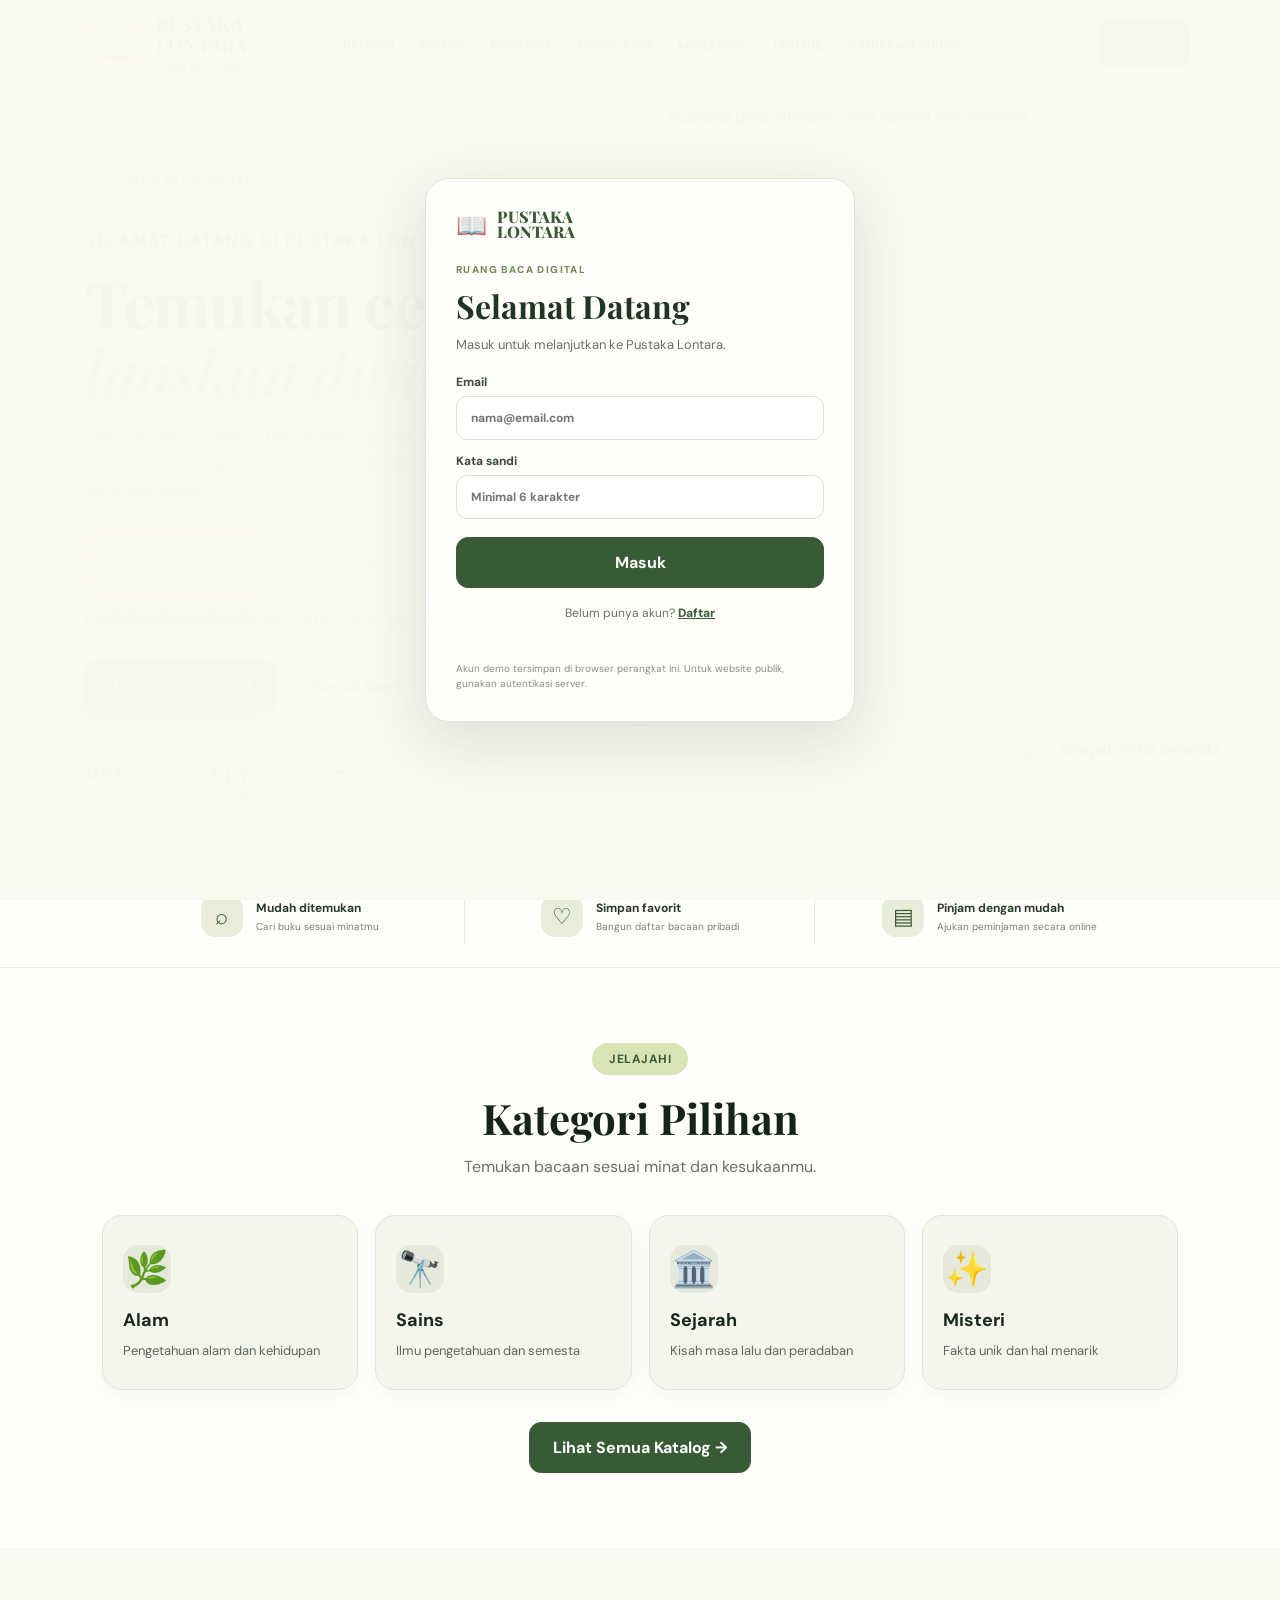
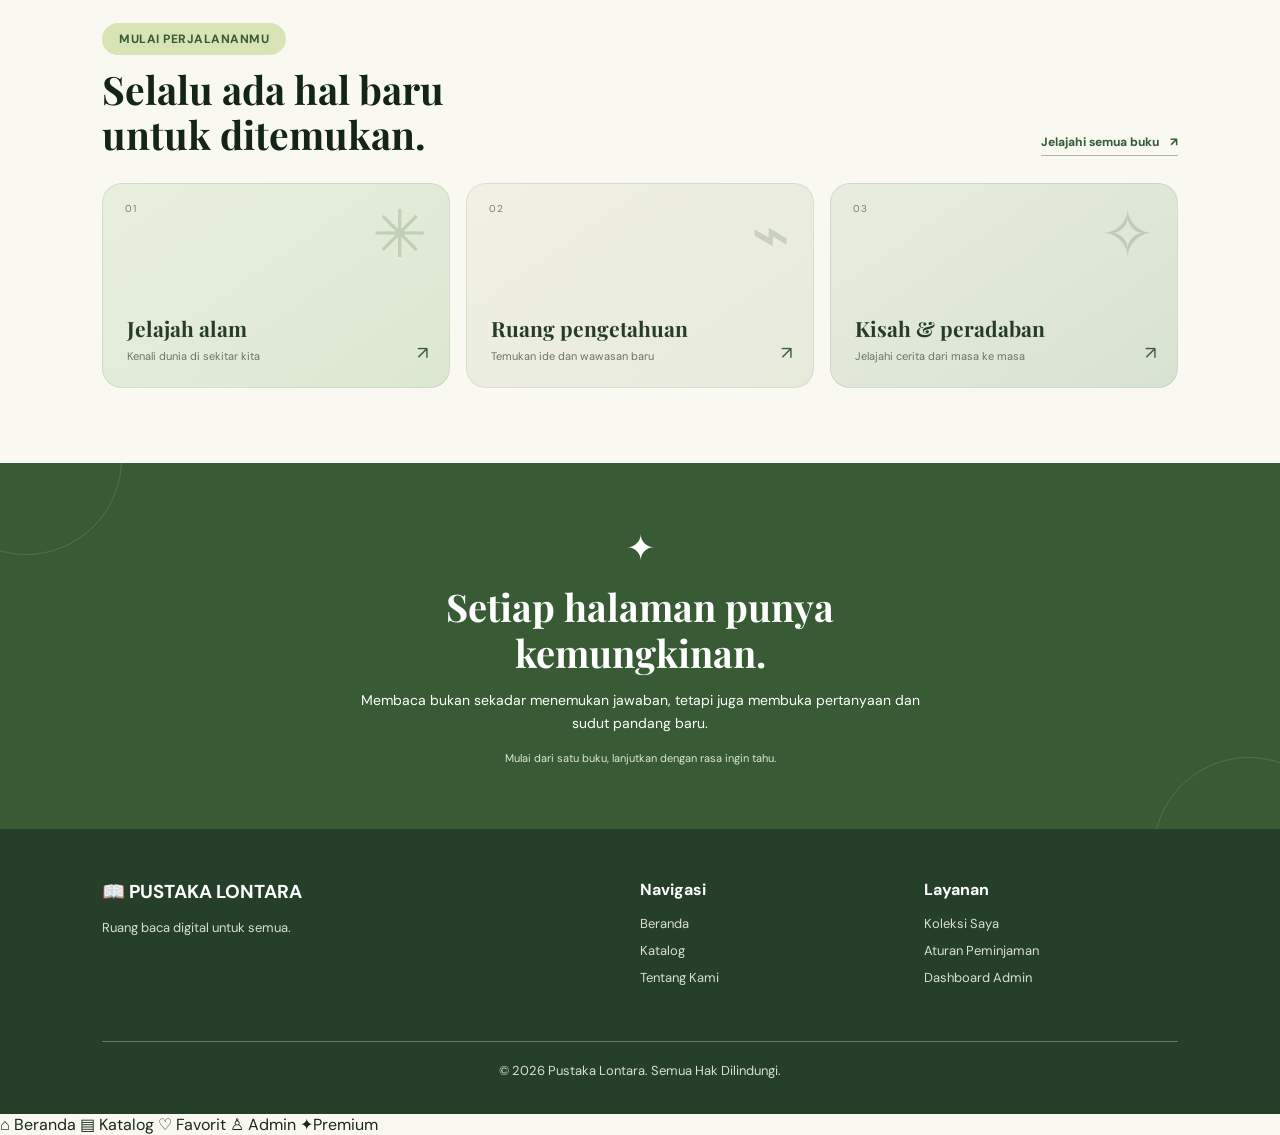
==== commit f78eafc5: "Add files via upload" ====
--- a/index.html
+++ b/index.html
@@ -1,9 +1,27 @@
 <!DOCTYPE html><html lang="id"><head><meta charset="UTF-8"><meta name="viewport" content="width=device-width, initial-scale=1.0"><title>Beranda | Pustaka Lontara</title><link rel="stylesheet" href="style.css"><link rel="preconnect" href="https://fonts.googleapis.com"><link href="https://fonts.googleapis.com/css2?family=DM+Sans:wght@400;500;600;700&family=Playfair+Display:wght@600;700;800&display=swap" rel="stylesheet"></head><body><header class="navbar">
 <a href="index.html" class="logo"><span class="logo-icon">📖</span><span><strong>PUSTAKA<br>LONTARA</strong><small>Ruang Baca Digital</small></span></a>
-<nav id="navMenu"><a href="index.html">Beranda</a><a href="katalog.html">Katalog</a><a href="buku-fisik.html">Buku Fisik</a><a href="koleksi.html">Koleksi Saya</a><a href="tentang.html">Tentang</a><a href="admin.html">Dashboard Admin</a></nav>
-<div class="nav-actions"><button id="themeToggle" class="theme-btn" title="Ganti tema">☾</button><button id="loginBtn" class="login-btn">Masuk</button><button id="menuToggle" class="menu-btn">☰</button></div></header><main><section class="hero" id="beranda"><div class="hero-content"><span class="eyebrow">SELAMAT DATANG DI PUSTAKA LONTARA</span><h1>Temukan Dunia Baru Melalui Buku.</h1><p>Jelajahi berbagai koleksi buku menarik, perluas wawasan, dan temukan inspirasi baru melalui perpustakaan digital Pustaka Lontara.</p><div class="hero-buttons"><a href="katalog.html" class="btn-primary">Jelajahi Koleksi →</a><a href="tentang.html" class="btn-outline">Tentang Kami</a></div><div class="hero-stats"><div><strong>100+</strong><span>Koleksi Buku</span></div><div><strong>Digital</strong><span>Akses Mudah</span></div><div><strong>Gratis</strong><span>Jelajahi Buku</span></div></div></div><div class="hero-image"><img src="https://images.unsplash.com/photo-1507842217343-583bb7270b66?w=1000" alt="Perpustakaan"><div class="image-note"><span>📖</span><div><strong>Mulai Petualanganmu</strong><small>Setiap buku punya cerita</small></div></div></div></section>
+<nav id="navMenu"><a href="index.html">Beranda</a><a href="katalog.html">Katalog</a><a href="buku-fisik.html">Buku Fisik</a><a href="koleksi.html">Koleksi Saya</a><a href="langganan.html">Langganan</a><a href="tentang.html">Tentang</a><a href="admin.html">Dashboard Admin</a></nav>
+<div class="nav-actions"><button id="themeToggle" class="theme-btn" title="Ganti tema">☾</button><button id="loginBtn" class="login-btn">Masuk</button><button id="menuToggle" class="menu-btn">☰</button></div></header><main><section class="hero home-hero" id="beranda">
+<div class="hero-content home-hero-content">
+  <span class="eyebrow"><span class="eyebrow-dot"></span> RUANG BACA DIGITAL</span>
+  <p class="hero-overline">SELAMAT DATANG DI PUSTAKA LONTARA</p>
+  <h1>Temukan cerita,<br><em>luaskan dunia.</em></h1>
+  <p class="home-hero-copy">Satu buku bisa membuka banyak kemungkinan. Temukan bacaan favorit, jelajahi pengetahuan baru, dan nikmati pengalaman membaca yang lebih dekat.</p>
+  <form class="home-search" id="homeSearchForm" role="search">
+    <span class="home-search-icon" aria-hidden="true">⌕</span>
+    <input id="homeSearchInput" type="search" placeholder="Cari judul buku, penulis, atau kategori..." aria-label="Cari buku" autocomplete="off">
+    <button type="submit">Cari Buku <span>↗</span></button>
+  </form>
+  <p class="home-search-hint">Contoh: sains, sejarah, alam, atau nama penulis</p>
+  <div class="hero-buttons home-hero-actions"><a href="katalog.html" class="btn-primary">Jelajahi koleksi <span>↗</span></a><a href="tentang.html" class="btn-outline">Kenali kami</a></div>
+  <div class="hero-stats home-stats"><div><strong>100<span>+</span></strong><span>Koleksi bacaan</span></div><div><strong>24/7</strong><span>Akses digital</span></div><div><strong>∞</strong><span>Inspirasi baru</span></div></div>
+</div>
+<div class="hero-image home-hero-image"><img src="https://images.unsplash.com/photo-1507842217343-583bb7270b66?w=1200" alt="Suasana perpustakaan yang hangat dan nyaman"><div class="image-note home-image-note"><span>✦</span><div><strong>Tempat cerita bermula</strong><small>Jelajahi. Temukan. Tumbuh.</small></div></div><div class="hero-image-caption"><span>01 / 03</span><span>Temukan ruang tenang untuk bertumbuh</span></div></div>
+</section>
+<section class="home-intro-strip" aria-label="Keunggulan Pustaka Lontara"><div><span class="intro-icon">⌕</span><p><strong>Mudah ditemukan</strong><small>Cari buku sesuai minatmu</small></p></div><div><span class="intro-icon">♡</span><p><strong>Simpan favorit</strong><small>Bangun daftar bacaan pribadi</small></p></div><div><span class="intro-icon">▤</span><p><strong>Pinjam dengan mudah</strong><small>Ajukan peminjaman secara online</small></p></div></section>
 <section class="categories section"><span class="eyebrow center">JELAJAHI</span><h2>Kategori Pilihan</h2><p class="section-desc">Temukan bacaan sesuai minat dan kesukaanmu.</p><div class="category-grid"><button class="category-card" data-category="Alam"><span>🌿</span><strong>Alam</strong><small>Pengetahuan alam dan kehidupan</small></button><button class="category-card" data-category="Sains"><span>🔭</span><strong>Sains</strong><small>Ilmu pengetahuan dan semesta</small></button><button class="category-card" data-category="Sejarah"><span>🏛️</span><strong>Sejarah</strong><small>Kisah masa lalu dan peradaban</small></button><button class="category-card" data-category="Misteri"><span>✨</span><strong>Misteri</strong><small>Fakta unik dan hal menarik</small></button></div><div class="center-action"><a class="btn-primary" href="katalog.html">Lihat Semua Katalog →</a></div></section>
-<section class="fact-section section"><span class="fact-icon">💡</span><h2>Tahukah Kamu?</h2><p>Membaca buku dapat menambah wawasan dan pengetahuan.</p><small>Setiap buku membuka jendela dunia yang berbeda.</small></section></main><footer class="footer"><div><h3>📖 PUSTAKA LONTARA</h3><p>Ruang baca digital untuk semua.</p></div><div><h4>Navigasi</h4><a href="index.html">Beranda</a><a href="katalog.html">Katalog</a><a href="tentang.html">Tentang Kami</a></div><div><h4>Layanan</h4><a href="koleksi.html">Koleksi Saya</a><a href="#" id="footerRules">Aturan Peminjaman</a><a href="admin.html">Dashboard Admin</a></div><p class="copyright">© 2026 Pustaka Lontara. Semua Hak Dilindungi.</p></footer><div class="modal" id="loginModal"><div class="modal-content"><button class="modal-close" data-close>×</button><h2>Masuk Pustaka Lontara</h2><form id="loginForm"><input id="loginName" placeholder="Nama lengkap" required><input id="loginEmail" type="email" placeholder="Email" required><button class="btn-primary" type="submit">Masuk</button></form><p class="modal-footer-text">Belum punya akun? <a href="#" id="registerBtn">Daftar di sini</a></p></div></div>
+<section class="home-discover section"><div class="discover-heading"><div><span class="eyebrow">MULAI PERJALANANMU</span><h2>Selalu ada hal baru<br>untuk ditemukan.</h2></div><a href="katalog.html" class="discover-link">Jelajahi semua buku <span>↗</span></a></div><div class="discover-cards"><a class="discover-card discover-card-nature" href="katalog.html?kategori=Alam"><span class="discover-number">01</span><span class="discover-symbol">✳</span><strong>Jelajah alam</strong><small>Kenali dunia di sekitar kita</small><span class="discover-arrow">↗</span></a><a class="discover-card discover-card-knowledge" href="katalog.html?kategori=Sains"><span class="discover-number">02</span><span class="discover-symbol">⌁</span><strong>Ruang pengetahuan</strong><small>Temukan ide dan wawasan baru</small><span class="discover-arrow">↗</span></a><a class="discover-card discover-card-stories" href="katalog.html?kategori=Sejarah"><span class="discover-number">03</span><span class="discover-symbol">✧</span><strong>Kisah & peradaban</strong><small>Jelajahi cerita dari masa ke masa</small><span class="discover-arrow">↗</span></a></div></section>
+<section class="fact-section section"><span class="fact-icon">✦</span><h2>Setiap halaman punya kemungkinan.</h2><p>Membaca bukan sekadar menemukan jawaban, tetapi juga membuka pertanyaan dan sudut pandang baru.</p><small>Mulai dari satu buku, lanjutkan dengan rasa ingin tahu.</small></section></main><footer class="footer"><div><h3>📖 PUSTAKA LONTARA</h3><p>Ruang baca digital untuk semua.</p></div><div><h4>Navigasi</h4><a href="index.html">Beranda</a><a href="katalog.html">Katalog</a><a href="tentang.html">Tentang Kami</a></div><div><h4>Layanan</h4><a href="koleksi.html">Koleksi Saya</a><a href="#" id="footerRules">Aturan Peminjaman</a><a href="admin.html">Dashboard Admin</a></div><p class="copyright">© 2026 Pustaka Lontara. Semua Hak Dilindungi.</p></footer><div class="modal" id="loginModal"><div class="modal-content"><button class="modal-close" data-close>×</button><h2>Masuk Pustaka Lontara</h2><form id="loginForm"><input id="loginName" placeholder="Nama lengkap" required><input id="loginEmail" type="email" placeholder="Email" required><button class="btn-primary" type="submit">Masuk</button></form><p class="modal-footer-text">Belum punya akun? <a href="#" id="registerBtn">Daftar di sini</a></p></div></div>
 <div class="modal" id="borrowModal"><div class="modal-content"><button class="modal-close" data-close>×</button><h2>Formulir Peminjaman</h2><div id="selectedBookBadge" class="selected-book"></div><form id="borrowForm"><input id="borrowName" placeholder="Nama lengkap" required><input id="borrowPhone" type="tel" placeholder="Nomor HP / WhatsApp" required><textarea id="borrowAddress" placeholder="Alamat lengkap" required></textarea><button class="btn-primary" type="submit">Kirim Permintaan</button></form></div></div>
 <div class="modal" id="rulesModal"><div class="modal-content"><button class="modal-close" data-close>×</button><h2>Aturan Peminjaman</h2><div class="rules-list"><p>1. Isi data peminjam dengan benar.</p><p>2. Tunggu konfirmasi dari admin.</p><p>3. Jaga buku yang dipinjam dengan baik.</p><p>4. Kembalikan buku sesuai waktu yang disepakati.</p></div></div></div>
-<div class="modal" id="detailModal"><div class="modal-content detail-content"><button class="modal-close" data-close>×</button><img id="detailModalCover" src="" alt="Sampul buku"><div id="detailModalInfo"></div></div></div><div class="toast" id="toast"></div><script src="script.js"></script></body></html>+<div class="modal" id="detailModal"><div class="modal-content detail-content"><button class="modal-close" data-close>×</button><img id="detailModalCover" src="" alt="Sampul buku"><div id="detailModalInfo"></div></div></div><div class="toast" id="toast"></div><script src="script.js"></script><script src="enhancements.js"></script></body></html>
--- a/style.css
+++ b/style.css
@@ -1095,3 +1095,506 @@
 body.dark-mode .admin-section{background:#293b2b}body.dark-mode .stat-card,body.dark-mode .admin-panel{background:#304332;border-color:#526b53}body.dark-mode .stat-card strong{color:#dce8d3}body.dark-mode .borrow-table th{background:#263a2b;color:#d3ddce}body.dark-mode .borrow-table td{border-color:#526b53}body.dark-mode .admin-tools input,body.dark-mode .admin-tools select,body.dark-mode .borrow-table select{background:#263a2b;color:white;border-color:#526b53}body.dark-mode .admin-note{background:#263a2b;color:#d3ddce}
 @media(max-width:900px){.stats-grid{grid-template-columns:repeat(2,1fr)}.navbar nav{gap:12px}}
 @media(max-width:650px){.admin-heading{align-items:flex-start;flex-direction:column}.admin-tools{flex-direction:column}.stats-grid{gap:10px}.stat-card{padding:16px}.stat-card strong{font-size:25px}}
+
+
+/* ==========================================================
+   MOBILE REFINEMENT — PUSTAKA LONTARA
+   Desktop styling and original sage/ivory identity retained.
+   Mobile layout is reorganized to follow the supplied reference.
+========================================================== */
+
+/* Keep the desktop layout intact; these rules apply only to phones. */
+@media (max-width: 650px) {
+  html { scroll-padding-top: 76px; }
+  body {
+    padding-bottom: calc(76px + env(safe-area-inset-bottom));
+    overflow-x: hidden;
+  }
+
+  .navbar {
+    min-height: 68px;
+    height: 68px;
+    padding: 8px 16px;
+    gap: 8px;
+    display: flex;
+    position: sticky;
+    top: 0;
+    background: var(--ivory);
+    box-shadow: 0 2px 12px rgba(30, 45, 30, .07);
+  }
+  .logo { gap: 8px; min-width: 0; }
+  .logo-icon { font-size: 29px; }
+  .logo strong { font-size: 14px; line-height: 1; }
+  .logo small { font-size: 8px; margin-top: 3px; }
+  .nav-actions { margin-left: auto; gap: 5px; }
+  .theme-btn { font-size: 19px; padding: 6px; }
+  .login-btn { display: none !important; }
+  .menu-btn {
+    display: inline-flex;
+    align-items: center;
+    justify-content: center;
+    width: 36px;
+    height: 36px;
+    padding: 0;
+    font-size: 21px;
+    border-radius: 50%;
+    background: var(--sage-light);
+  }
+  .navbar nav {
+    display: none;
+    position: absolute;
+    top: 68px;
+    left: 10px;
+    right: 10px;
+    padding: 12px 16px;
+    border: 1px solid rgba(90,110,75,.12);
+    border-radius: 14px;
+    background: var(--ivory);
+    box-shadow: 0 12px 30px rgba(20,35,20,.14);
+    flex-direction: column;
+    align-items: stretch;
+    gap: 2px;
+    z-index: 150;
+  }
+  .navbar nav.open { display: flex; }
+  .navbar nav a {
+    padding: 11px 4px;
+    font-size: 13px;
+    border-bottom: 1px solid rgba(90,110,75,.10);
+  }
+  .navbar nav a:last-child { border-bottom: 0; }
+
+  /* Bottom app navigation similar to the reference, without changing desktop. */
+  .mobile-bottom-nav {
+    position: fixed;
+    z-index: 300;
+    left: 0;
+    right: 0;
+    bottom: 0;
+    min-height: 66px;
+    padding: 7px 8px calc(7px + env(safe-area-inset-bottom));
+    display: grid;
+    grid-template-columns: repeat(4, 1fr);
+    align-items: center;
+    background: rgba(250,249,241,.97);
+    border-top: 1px solid rgba(90,110,75,.13);
+    box-shadow: 0 -5px 20px rgba(35,45,30,.07);
+    backdrop-filter: blur(12px);
+  }
+  .mobile-bottom-nav a {
+    display: flex;
+    min-width: 0;
+    flex-direction: column;
+    align-items: center;
+    justify-content: center;
+    gap: 3px;
+    color: #92998e;
+    font-size: 9px;
+    font-weight: 600;
+    text-decoration: none;
+    line-height: 1.2;
+  }
+  .mobile-bottom-nav a .mobile-nav-icon { font-size: 19px; line-height: 1; }
+  .mobile-bottom-nav a.active { color: var(--sage-dark); }
+  .mobile-bottom-nav a.active .mobile-nav-icon { transform: translateY(-1px); }
+  body.dark-mode .mobile-bottom-nav {
+    background: rgba(32,47,36,.97);
+    border-color: #526b53;
+  }
+  body.dark-mode .mobile-bottom-nav a { color: #aab7a5; }
+  body.dark-mode .mobile-bottom-nav a.active { color: #e2edda; }
+
+  .section { padding: 32px 16px; }
+  .section h2 {
+    text-align: left;
+    font-size: 25px;
+    line-height: 1.2;
+    margin: 9px 0 7px;
+  }
+  .section-desc {
+    text-align: left;
+    font-size: 12px;
+    margin-bottom: 18px;
+  }
+
+  /* Keep the original hero design, just stack it neatly on phones. */
+  .hero { grid-template-columns: 1fr; }
+  .hero-content { padding: 32px 18px 25px; }
+  .hero h1 { font-size: clamp(30px, 8vw, 38px); margin: 15px 0; }
+  .hero-content > p { font-size: 13px; line-height: 1.65; }
+  .hero-buttons { gap: 9px; margin-top: 18px; }
+  .hero-image { min-height: 210px; height: 210px; }
+  .hero-stats { margin-top: 22px; gap: 10px; }
+  .hero-stats div { padding-right: 10px; }
+  .hero-stats strong { font-size: 13px; }
+  .hero-stats span { font-size: 9px; }
+
+  .category-grid {
+    display: flex;
+    gap: 10px;
+    overflow-x: auto;
+    padding: 2px 1px 10px;
+    scroll-snap-type: x mandatory;
+    scrollbar-width: none;
+  }
+  .category-grid::-webkit-scrollbar { display: none; }
+  .category-card {
+    flex: 0 0 112px;
+    min-height: 112px;
+    padding: 13px 11px;
+    border-radius: 16px;
+    scroll-snap-align: start;
+  }
+  .category-card span { font-size: 24px; margin-bottom: 8px; }
+  .category-card strong { font-size: 13px; }
+  .category-card small { font-size: 9px; line-height: 1.35; }
+
+  /* Search field and filter chips become compact and horizontally scrollable. */
+  .filter-bar {
+    display: flex;
+    flex-direction: column;
+    gap: 8px;
+    margin: 18px 0 12px;
+  }
+  .filter-bar input {
+    min-height: 42px;
+    border-radius: 24px;
+    padding: 10px 15px;
+    font-size: 12px;
+  }
+  .filter-bar select {
+    min-height: 38px;
+    padding: 8px 12px;
+    font-size: 11px;
+    border-radius: 20px;
+  }
+  .filter-options {
+    display: block;
+    overflow: visible;
+  }
+  .filter-options > div {
+    display: flex;
+    flex-wrap: nowrap;
+    overflow-x: auto;
+    gap: 7px;
+    padding: 2px 1px 8px;
+    margin-bottom: 5px;
+    scrollbar-width: none;
+    -webkit-overflow-scrolling: touch;
+  }
+  .filter-options > div::-webkit-scrollbar { display: none; }
+  .filter-btn {
+    flex: 0 0 auto;
+    white-space: nowrap;
+    font-size: 10px;
+    padding: 7px 12px;
+    border-radius: 18px;
+  }
+  .book-count { font-size: 10px; margin: 8px 0 10px; }
+
+  /* Two-column book covers on every phone width, including narrow phones. */
+  .book-grid {
+    display: grid;
+    grid-template-columns: repeat(2, minmax(0, 1fr)) !important;
+    gap: 12px;
+    align-items: start;
+  }
+  .book-card {
+    min-width: 0;
+    border-radius: 13px;
+    overflow: hidden;
+    box-shadow: 0 3px 13px rgba(50,70,40,.08);
+  }
+  .book-card img {
+    display: block;
+    width: 100%;
+    height: auto;
+    aspect-ratio: 3 / 4;
+    object-fit: cover;
+  }
+  .book-card-content { padding: 8px 9px 10px; }
+  .book-category { font-size: 8px; padding: 3px 7px; }
+  .book-card-content h3 {
+    font-size: 12px;
+    line-height: 1.3;
+    margin: 5px 0 4px;
+    display: -webkit-box;
+    -webkit-line-clamp: 2;
+    -webkit-box-orient: vertical;
+    overflow: hidden;
+    min-height: 31px;
+  }
+  .book-card-content p {
+    font-size: 9px;
+    line-height: 1.35;
+    margin-bottom: 4px;
+  }
+  .book-card button {
+    font-size: 9px;
+    padding: 8px 5px;
+    margin-top: 5px;
+    border-radius: 8px;
+  }
+  .book-card button + button { margin-top: 5px; }
+
+  .wishlist-section, .catalog { min-height: 75vh; }
+  .about-section { grid-template-columns: 1fr; gap: 18px; }
+  .about-image img { height: 210px; }
+  .about-content h2 { font-size: 27px; text-align: left; }
+  .about-content p { font-size: 13px; line-height: 1.65; }
+
+  .footer {
+    grid-template-columns: 1fr 1fr;
+    padding: 30px 18px 20px;
+    gap: 18px;
+  }
+  .footer > div:first-child { grid-column: 1 / -1; }
+  .footer h3 { font-size: 15px; }
+  .footer h4 { font-size: 12px; }
+  .footer p, .footer a { font-size: 10px; }
+
+  .admin-heading { align-items: flex-start; flex-direction: column; }
+  .stats-grid { grid-template-columns: repeat(2, minmax(0,1fr)); gap: 9px; }
+  .stat-card { padding: 13px; border-radius: 13px; }
+  .stat-card span { font-size: 20px; }
+  .stat-card small { font-size: 10px; }
+  .stat-card strong { font-size: 23px; }
+  .admin-panel { padding: 12px; border-radius: 14px; }
+  .admin-tools { flex-direction: column; gap: 8px; }
+  .admin-tools input, .admin-tools select { width: 100%; min-height: 40px; }
+  .table-wrap { overflow-x: auto; }
+  .borrow-table { min-width: 650px; }
+  .admin-note { font-size: 10px; }
+
+  .modal { padding: 12px; }
+  .modal-content { padding: 22px 18px; border-radius: 16px; max-height: 84vh; }
+  .toast { bottom: 82px; font-size: 11px; }
+}
+
+/* On small phones, preserve the reference's two-column book layout. */
+@media (max-width: 380px) {
+  .book-grid { grid-template-columns: repeat(2, minmax(0, 1fr)) !important; }
+  .book-card img { height: auto; aspect-ratio: 3 / 4; }
+  .category-grid { display: flex; }
+  .category-card { flex-basis: 104px; min-height: 108px; }
+  .section { padding-left: 13px; padding-right: 13px; }
+}
+
+/* Avoid accidental horizontal overflow from long labels or tables. */
+@media (max-width: 650px) {
+  img, video, iframe { max-width: 100%; }
+  .page-section, main, .section { min-width: 0; }
+  .book-card-content, .book-card-content h3 { overflow-wrap: anywhere; }
+}
+
+
+/* Login stays visible on phones; preserve the original sage button style. */
+@media (max-width: 650px) {
+  .nav-actions { flex-shrink: 0; }
+  .login-btn {
+    display: inline-block !important;
+    padding: 8px 11px;
+    min-height: 34px;
+    border-radius: 9px;
+    font-size: 11px;
+    white-space: nowrap;
+  }
+  .navbar { gap: 6px; }
+  .logo { flex: 1 1 auto; }
+  .logo strong { font-size: 12px; }
+  .logo small { font-size: 7px; }
+  .logo-icon { font-size: 25px; }
+  .nav-actions { gap: 2px; }
+  .theme-btn { padding: 5px; font-size: 17px; }
+  .menu-btn { width: 32px; height: 32px; font-size: 18px; }
+}
+.delete-borrow-btn {
+  border: 1px solid #d9a5a5;
+  color: #9c3434;
+  background: #fff4f2;
+  border-radius: 8px;
+  padding: 8px 11px;
+  font-size: 12px;
+  font-weight: 700;
+  white-space: nowrap;
+}
+.delete-borrow-btn:hover { background: #fbe2df; }
+body.dark-mode .delete-borrow-btn {
+  color: #ffd9d5;
+  background: #633b3b;
+  border-color: #8e5b5b;
+}
+@media (max-width: 650px) {
+  .borrow-table { min-width: 760px; }
+  .delete-borrow-btn { padding: 9px 12px; }
+}
+
+/* LOGIN, MEMBERSHIP AND POLICY — keep original sage/ivory palette */
+.auth-gate{display:none;position:fixed;inset:0;z-index:10000;overflow-y:auto;background:rgba(250,249,241,.98);align-items:center;justify-content:center;padding:22px}.auth-gate.visible{display:flex}.auth-card{width:min(100%,430px);background:#fffefa;border:1px solid #e1e5d5;border-radius:24px;padding:30px;box-shadow:0 18px 60px rgba(36,55,32,.14)}.auth-brand{display:flex;align-items:center;gap:10px;color:var(--sage-dark);font-family:"Playfair Display",serif;font-size:25px;font-weight:800;line-height:.95}.auth-brand span{font-size:16px}.auth-kicker{margin-top:24px;color:var(--sage);font-size:10px;font-weight:800;letter-spacing:1.4px}.auth-card h1{font-family:"Playfair Display",serif;font-size:32px;color:#203522;margin:8px 0}.auth-intro{font-size:13px;line-height:1.6;color:#687267;margin-bottom:18px}.auth-form{display:grid;gap:13px}.auth-form label{display:grid;gap:6px;font-size:12px;font-weight:700;color:#3d493d}.auth-form input{width:100%;padding:13px 14px;border:1px solid #dce2d2;border-radius:11px;background:white;color:#263528}.auth-form button{width:100%;margin-top:5px}.auth-switch{font-size:12px;text-align:center;margin-top:17px;color:#687267}.auth-switch button{border:0;background:none;color:var(--sage-dark);font-weight:800;text-decoration:underline}.auth-error{min-height:18px;color:#b33a43;font-size:12px;margin-top:8px}.auth-footnote{display:block;color:#879083;font-size:10px;line-height:1.5;margin-top:14px}.auth-locked{overflow:hidden}.membership-page{min-height:70vh}.membership-page h2{text-align:left}.membership-grid{display:grid;grid-template-columns:repeat(2,minmax(0,1fr));gap:18px;margin:28px 0}.membership-card,.membership-panel{background:#fffefa;border:1px solid #e1e5d5;border-radius:20px;padding:24px;box-shadow:var(--shadow)}.membership-card h3,.membership-panel h3{font-family:"Playfair Display",serif;font-size:23px;margin:12px 0}.membership-card>strong{font-size:27px;color:var(--sage-dark)}.membership-card>strong small{font-size:12px}.membership-card p,.membership-panel p{font-size:13px;color:#687267;line-height:1.7;margin:12px 0 18px}.membership-card button{width:100%}.plan-label{font-size:10px;letter-spacing:1px;font-weight:800;color:var(--sage)}.featured-plan{border:2px solid var(--sage);background:var(--sage-light)}.membership-panel{margin-top:16px}.subscription-admin-panel{margin-top:22px}.approve-sub-btn{border:0;border-radius:8px;background:var(--sage-dark);color:white;padding:8px 10px;font-size:11px}.delete-borrow-btn{border:0;border-radius:8px;background:#a74646;color:white;padding:8px 10px;font-size:11px;white-space:nowrap}
+@media(max-width:650px){.auth-card{padding:23px 19px;border-radius:19px}.auth-card h1{font-size:28px}.membership-grid{grid-template-columns:1fr;gap:12px}.membership-card,.membership-panel{padding:18px}.membership-page h2{font-size:27px}.mobile-bottom-nav{grid-template-columns:repeat(5,1fr)!important}.subscription-admin-panel{padding:12px}.auth-gate{padding:13px}}
+body.dark-mode .auth-gate{background:rgba(28,43,31,.98)}body.dark-mode .auth-card,body.dark-mode .membership-card,body.dark-mode .membership-panel{background:#304332;border-color:#526b53;color:#e8eee3}body.dark-mode .auth-card h1,body.dark-mode .membership-card h3,body.dark-mode .membership-panel h3{color:#e8eee3}body.dark-mode .auth-intro,body.dark-mode .membership-card p,body.dark-mode .membership-panel p{color:#c2cdbd}body.dark-mode .auth-form label{color:#dce7d5}body.dark-mode .auth-form input{background:#263a2b;color:white;border-color:#526b53}
+@media(max-width:650px){.login-btn{display:inline-flex!important;align-items:center;justify-content:center;padding:8px 12px;font-size:11px;border-radius:9px;white-space:nowrap}.nav-actions{gap:4px}}
+/* Beranda: refined spacing and layered cards, retaining sage/ivory colors. */
+.hero{position:relative}.hero-content{position:relative;z-index:1}.hero-image{overflow:hidden}.hero-image>img{transition:transform .7s ease}.hero-image:hover>img{transform:scale(1.035)}.image-note{backdrop-filter:blur(10px);background:rgba(255,255,255,.94)}.category-card{box-shadow:0 5px 18px rgba(50,70,40,.045)}.category-card span{width:48px;height:48px;display:grid;place-items:center;background:rgba(113,139,88,.12);border-radius:15px}.fact-section{position:relative;overflow:hidden}.fact-section:before,.fact-section:after{content:"";position:absolute;width:190px;height:190px;border:1px solid rgba(255,255,255,.13);border-radius:50%;pointer-events:none}.fact-section:before{left:-70px;top:-100px}.fact-section:after{right:-65px;bottom:-120px}@media(max-width:650px){.hero{border-radius:0 0 22px 22px}.hero-content{padding-top:34px;padding-bottom:28px}.hero-image{border-radius:18px;margin:0 14px 14px;min-height:190px;height:190px}.image-note{right:12px;bottom:12px;padding:9px 12px;border-radius:12px}.image-note span{font-size:22px}.image-note strong{font-size:11px}.image-note small{font-size:9px}.categories{border-radius:20px 20px 0 0}.category-card{box-shadow:0 5px 18px rgba(50,70,40,.06)}}
+
+/* LOGIN, MEMBERSHIP AND POLICY — keep original sage/ivory palette */
+.auth-gate{display:none;position:fixed;inset:0;z-index:10000;overflow-y:auto;background:rgba(250,249,241,.98);align-items:center;justify-content:center;padding:22px}.auth-gate.visible{display:flex}.auth-card{width:min(100%,430px);background:#fffefa;border:1px solid #e1e5d5;border-radius:24px;padding:30px;box-shadow:0 18px 60px rgba(36,55,32,.14)}.auth-brand{display:flex;align-items:center;gap:10px;color:var(--sage-dark);font-family:"Playfair Display",serif;font-size:25px;font-weight:800;line-height:.95}.auth-brand span{font-size:16px}.auth-kicker{margin-top:24px;color:var(--sage);font-size:10px;font-weight:800;letter-spacing:1.4px}.auth-card h1{font-family:"Playfair Display",serif;font-size:32px;color:#203522;margin:8px 0}.auth-intro{font-size:13px;line-height:1.6;color:#687267;margin-bottom:18px}.auth-form{display:grid;gap:13px}.auth-form label{display:grid;gap:6px;font-size:12px;font-weight:700;color:#3d493d}.auth-form input{width:100%;padding:13px 14px;border:1px solid #dce2d2;border-radius:11px;background:white;color:#263528}.auth-form button{width:100%;margin-top:5px}.auth-switch{font-size:12px;text-align:center;margin-top:17px;color:#687267}.auth-switch button{border:0;background:none;color:var(--sage-dark);font-weight:800;text-decoration:underline}.auth-error{min-height:18px;color:#b33a43;font-size:12px;margin-top:8px}.auth-footnote{display:block;color:#879083;font-size:10px;line-height:1.5;margin-top:14px}.auth-locked{overflow:hidden}.membership-page{min-height:70vh}.membership-page h2{text-align:left}.membership-grid{display:grid;grid-template-columns:repeat(2,minmax(0,1fr));gap:18px;margin:28px 0}.membership-card,.membership-panel{background:#fffefa;border:1px solid #e1e5d5;border-radius:20px;padding:24px;box-shadow:var(--shadow)}.membership-card h3,.membership-panel h3{font-family:"Playfair Display",serif;font-size:23px;margin:12px 0}.membership-card>strong{font-size:27px;color:var(--sage-dark)}.membership-card>strong small{font-size:12px}.membership-card p,.membership-panel p{font-size:13px;color:#687267;line-height:1.7;margin:12px 0 18px}.membership-card button{width:100%}.plan-label{font-size:10px;letter-spacing:1px;font-weight:800;color:var(--sage)}.featured-plan{border:2px solid var(--sage);background:var(--sage-light)}.membership-panel{margin-top:16px}.subscription-admin-panel{margin-top:22px}.approve-sub-btn{border:0;border-radius:8px;background:var(--sage-dark);color:white;padding:8px 10px;font-size:11px}.delete-borrow-btn{border:0;border-radius:8px;background:#a74646;color:white;padding:8px 10px;font-size:11px;white-space:nowrap}
+@media(max-width:650px){.login-btn{display:inline-flex!important;align-items:center;justify-content:center;padding:8px 12px;font-size:11px;border-radius:9px;white-space:nowrap}.nav-actions{gap:4px}.auth-card{padding:23px 19px;border-radius:19px}.auth-card h1{font-size:28px}.membership-grid{grid-template-columns:1fr;gap:12px}.membership-card,.membership-panel{padding:18px}.membership-page h2{font-size:27px}.mobile-bottom-nav{grid-template-columns:repeat(5,1fr)!important}.subscription-admin-panel{padding:12px}.auth-gate{padding:13px}}
+body.dark-mode .auth-gate{background:rgba(28,43,31,.98)}body.dark-mode .auth-card,body.dark-mode .membership-card,body.dark-mode .membership-panel{background:#304332;border-color:#526b53;color:#e8eee3}body.dark-mode .auth-card h1,body.dark-mode .membership-card h3,body.dark-mode .membership-panel h3{color:#e8eee3}body.dark-mode .auth-intro,body.dark-mode .membership-card p,body.dark-mode .membership-panel p{color:#c2cdbd}body.dark-mode .auth-form label{color:#dce7d5}body.dark-mode .auth-form input{background:#263a2b;color:white;border-color:#526b53}
+/* Beranda: refined spacing and layered cards, retaining sage/ivory colors. */
+.hero{position:relative}.hero-content{position:relative;z-index:1}.hero-image{overflow:hidden}.hero-image>img{transition:transform .7s ease}.hero-image:hover>img{transform:scale(1.035)}.image-note{backdrop-filter:blur(10px);background:rgba(255,255,255,.94)}.category-card{box-shadow:0 5px 18px rgba(50,70,40,.045)}.category-card span{width:48px;height:48px;display:grid;place-items:center;background:rgba(113,139,88,.12);border-radius:15px}.fact-section{position:relative;overflow:hidden}.fact-section:before,.fact-section:after{content:"";position:absolute;width:190px;height:190px;border:1px solid rgba(255,255,255,.13);border-radius:50%;pointer-events:none}.fact-section:before{left:-70px;top:-100px}.fact-section:after{right:-65px;bottom:-120px}@media(max-width:650px){.hero{border-radius:0 0 22px 22px}.hero-content{padding-top:34px;padding-bottom:28px}.hero-image{border-radius:18px;margin:0 14px 14px;min-height:190px;height:190px}.image-note{right:12px;bottom:12px;padding:9px 12px;border-radius:12px}.image-note span{font-size:22px}.image-note strong{font-size:11px}.image-note small{font-size:9px}.categories{border-radius:20px 20px 0 0}.category-card{box-shadow:0 5px 18px rgba(50,70,40,.06)}}
+
+/* ==========================================================
+   HOME REFRESH — modern, calm and elegant; original sage/ivory
+   color identity is intentionally preserved.
+========================================================== */
+.home-hero {
+  min-height: 590px;
+  grid-template-columns: 1.02fr .98fr;
+  align-items: stretch;
+  background: linear-gradient(118deg, #eef1e5 0%, #e5ebd9 58%, #dce5cf 100%);
+  position: relative;
+  isolation: isolate;
+}
+.home-hero:after {
+  content: "";
+  position: absolute;
+  z-index: -1;
+  width: 390px; height: 390px;
+  border: 1px solid rgba(56,91,54,.12);
+  border-radius: 50%;
+  left: 37%; bottom: -275px;
+}
+.home-hero-content { padding: 76px 7% 62px 13%; }
+.home-hero-content .eyebrow { display:inline-flex; align-items:center; gap:8px; padding:9px 14px; background:rgba(255,255,255,.68); border:1px solid rgba(56,91,54,.10); }
+.eyebrow-dot { width:7px;height:7px;border-radius:50%;background:var(--sage);box-shadow:0 0 0 4px rgba(113,139,88,.13); }
+.hero-overline { margin-top:27px; color:var(--sage-dark); font-size:10px; font-weight:800; letter-spacing:2px; }
+.home-hero h1 { font-size:clamp(44px,5vw,66px); letter-spacing:-1.8px; line-height:1.06; margin:15px 0 18px; }
+.home-hero h1 em { color:var(--sage); font-weight:600; }
+.home-hero-copy { max-width:440px; font-size:15px!important; line-height:1.85!important; color:#53614f!important; }
+.home-hero-actions { margin-top:28px; gap:12px; }
+.home-hero-actions .btn-primary { box-shadow:0 9px 22px rgba(56,91,54,.17); }
+.home-hero-actions .btn-primary span { margin-left:12px; font-size:17px; }
+.home-hero-actions .btn-outline { background:rgba(255,255,255,.32); border-color:rgba(56,91,54,.25); }
+.home-stats { margin-top:43px; gap:0; }
+.home-stats div { min-width:105px; padding:0 18px 0 0; margin-right:18px; border-right:1px solid rgba(56,91,54,.18); }
+.home-stats strong { font-family:"Playfair Display",serif; font-size:22px; color:var(--sage-dark); }
+.home-stats strong span { color:var(--sage); }
+.home-stats div>span { color:#65715f; font-size:10px; margin-top:4px; }
+.home-hero-image { min-height:590px; margin:18px 18px 18px 0; border-radius:28px; overflow:hidden; box-shadow:0 18px 45px rgba(39,59,35,.14); }
+.home-hero-image>img { width:100%;height:100%;object-fit:cover;filter:saturate(.78); }
+.home-image-note { right:22px;bottom:55px;padding:15px 19px;border:1px solid rgba(255,255,255,.55);box-shadow:0 12px 30px rgba(20,35,20,.13); }
+.home-image-note>span { display:grid;place-items:center;width:38px;height:38px;border-radius:13px;background:var(--sage-light);color:var(--sage-dark);font-size:23px; }
+.home-image-note strong { font-family:"Playfair Display",serif;font-size:15px; }
+.home-image-note small { color:#75806f;font-size:10px; }
+.hero-image-caption { position:absolute;left:22px;right:22px;bottom:18px;display:flex;justify-content:space-between;gap:10px;color:white;font-size:9px;text-shadow:0 1px 8px rgba(0,0,0,.7);letter-spacing:.4px; }
+.home-intro-strip { display:grid;grid-template-columns:repeat(3,1fr);gap:0;padding:22px 9%;background:#fffefa;border-bottom:1px solid #e8ebdf; }
+.home-intro-strip>div { display:flex;align-items:center;justify-content:center;gap:13px;padding:8px 15px;border-right:1px solid #e6e9dd; }
+.home-intro-strip>div:last-child { border:0; }
+.intro-icon { display:grid;place-items:center;width:42px;height:42px;flex:0 0 42px;border-radius:14px;background:var(--sage-light);color:var(--sage-dark);font-size:22px; }
+.home-intro-strip p { display:grid;gap:4px; }
+.home-intro-strip strong { font-size:12px;color:#293b2b; }
+.home-intro-strip small { font-size:10px;color:#788173; }
+.home-discover { background:#faf9f1; }
+.discover-heading { display:flex;align-items:end;justify-content:space-between;gap:20px;margin-bottom:27px; }
+.discover-heading h2 { text-align:left;margin:12px 0 0;font-size:clamp(28px,3.5vw,39px);line-height:1.15; }
+.discover-link { color:var(--sage-dark);font-size:12px;font-weight:800;white-space:nowrap;padding-bottom:5px;border-bottom:1px solid #a9b79b; }
+.discover-link span { margin-left:8px; }
+.discover-cards { display:grid;grid-template-columns:repeat(3,minmax(0,1fr));gap:16px; }
+.discover-card { min-height:205px;position:relative;display:flex;flex-direction:column;align-items:flex-start;justify-content:flex-end;overflow:hidden;padding:24px;border-radius:20px;border:1px solid rgba(56,91,54,.10);background:#edf1e5;transition:transform .25s,box-shadow .25s; }
+.discover-card:hover { transform:translateY(-5px);box-shadow:0 14px 30px rgba(50,70,40,.10); }
+.discover-card-nature { background:linear-gradient(145deg,#e9efdf,#dce7d1); }
+.discover-card-knowledge { background:linear-gradient(145deg,#f1f0e5,#e6eadb); }
+.discover-card-stories { background:linear-gradient(145deg,#e8eddf,#d8e2d2); }
+.discover-number { position:absolute;top:18px;left:22px;font-size:10px;letter-spacing:1px;color:#74816b; }
+.discover-symbol { position:absolute;right:22px;top:13px;font-family:"Playfair Display",serif;font-size:66px;line-height:1;color:rgba(56,91,54,.19); }
+.discover-card strong { font-family:"Playfair Display",serif;font-size:21px;color:#263b29; }
+.discover-card small { margin-top:7px;color:#687565;font-size:11px; }
+.discover-arrow { position:absolute;right:21px;bottom:22px;color:var(--sage-dark);font-size:18px; }
+.fact-section { padding-top:62px;padding-bottom:62px; }
+.fact-section h2 { max-width:620px;margin:13px auto;font-size:clamp(26px,3.5vw,38px);line-height:1.2; }
+.fact-section p { max-width:590px;margin:0 auto 10px;font-size:14px; }
+@media(max-width:900px) and (min-width:651px) {
+ .home-hero-content { padding-left:8%;padding-right:5%; }
+ .home-hero h1 { font-size:46px; }
+ .home-hero-image { min-height:520px; }
+ .home-stats { gap:10px; }
+ .home-stats div { min-width:85px;margin-right:8px;padding-right:8px; }
+}
+@media(max-width:650px) {
+ .home-hero { display:flex;flex-direction:column;min-height:0;padding:0 0 13px;border-radius:0 0 23px 23px; }
+ .home-hero:after { width:230px;height:230px;left:auto;right:-100px;bottom:180px; }
+ .home-hero-content { padding:27px 19px 21px; }
+ .home-hero-content .eyebrow { font-size:9px;padding:8px 12px; }
+ .hero-overline { margin-top:21px;font-size:9px;letter-spacing:1.5px; }
+ .home-hero h1 { font-size:clamp(38px,11vw,48px);letter-spacing:-1px;line-height:1.04;margin:12px 0 13px; }
+ .home-hero-copy { font-size:12px!important;line-height:1.7!important;max-width:100%; }
+ .home-hero-actions { margin-top:19px;gap:8px; }
+ .home-hero-actions .btn-primary,.home-hero-actions .btn-outline { padding:11px 14px;font-size:11px;border-radius:10px; }
+ .home-stats { margin-top:25px;gap:0;justify-content:space-between; }
+ .home-stats div { min-width:0;flex:1;margin-right:8px;padding-right:7px; }
+ .home-stats strong { font-size:18px; }
+ .home-stats div>span { font-size:9px; }
+ .home-hero-image { min-height:205px;height:205px;width:auto;margin:0 13px;border-radius:17px; }
+ .home-image-note { right:10px;bottom:34px;padding:8px 10px;gap:8px;border-radius:11px; }
+ .home-image-note>span { width:29px;height:29px;border-radius:9px;font-size:17px; }
+ .home-image-note strong { font-size:10px; }
+ .home-image-note small { font-size:8px; }
+ .hero-image-caption { left:12px;right:12px;bottom:10px;font-size:8px; }
+ .home-intro-strip { grid-template-columns:1fr;padding:9px 18px;margin-top:13px;border-radius:17px;border:1px solid #e8ebdf;gap:0; }
+ .home-intro-strip>div { justify-content:flex-start;padding:10px 2px;border-right:0;border-bottom:1px solid #e6e9dd; }
+ .home-intro-strip>div:last-child { border-bottom:0; }
+ .intro-icon { width:35px;height:35px;flex-basis:35px;font-size:18px;border-radius:11px; }
+ .home-intro-strip strong { font-size:11px; }
+ .home-intro-strip small { font-size:9px; }
+ .home-discover { padding-top:37px;padding-bottom:37px; }
+ .discover-heading { display:block;margin-bottom:18px; }
+ .discover-heading h2 { font-size:27px; }
+ .discover-link { display:inline-block;margin-top:13px;font-size:10px; }
+ .discover-cards { grid-template-columns:1fr;gap:10px; }
+ .discover-card { min-height:135px;padding:18px;border-radius:16px; }
+ .discover-number { top:14px;left:17px;font-size:9px; }
+ .discover-symbol { top:9px;right:17px;font-size:53px; }
+ .discover-card strong { font-size:18px; }
+ .discover-card small { font-size:10px; }
+ .discover-arrow { right:16px;bottom:16px; }
+ .fact-section { padding:42px 20px; }
+ .fact-section h2 { text-align:center;font-size:25px; }
+ .fact-section p { font-size:11px; }
+ .fact-section small { font-size:9px; }
+}
+
+
+/* Modern search experience */
+.home-search{
+  display:flex;align-items:center;gap:12px;width:min(100%,590px);
+  margin:28px 0 0;padding:8px 9px 8px 18px;background:#fff;
+  border:1px solid rgba(80,65,48,.13);border-radius:18px;
+  box-shadow:0 14px 38px rgba(35,29,20,.12);position:relative;z-index:2;
+}
+.home-search-icon{font-size:30px;line-height:1;color:#9a7951}
+.home-search input{min-width:0;flex:1;border:0!important;outline:0!important;background:transparent!important;
+  color:#29251f;font:500 14px 'DM Sans',sans-serif;padding:13px 2px!important;box-shadow:none!important}
+.home-search input::placeholder{color:#9b978f}
+.home-search button{border:0;border-radius:12px;background:#294b3d;color:#fff;padding:14px 19px;
+  font:700 13px 'DM Sans',sans-serif;white-space:nowrap;cursor:pointer;transition:.2s}
+.home-search button:hover{background:#1e392e;transform:translateY(-1px)}
+.home-search-hint{font-size:11px;letter-spacing:.02em;opacity:.72;margin:9px 0 0}
+.catalog-search-wrap{gap:12px}
+.catalog-search-box{display:flex;align-items:center;gap:10px;flex:1;min-width:220px;
+  padding:0 13px;background:#fff;border:1px solid #e8e2d9;border-radius:13px}
+.catalog-search-box>span{font-size:28px;color:#9a7951;line-height:1}
+.catalog-search-box input{flex:1;min-width:0;border:0!important;outline:0!important;background:transparent!important;
+  box-shadow:none!important;padding:15px 0!important;color:#302c26}
+.catalog-search-box button{border:0;background:transparent;color:#81796e;font-size:24px;cursor:pointer;padding:4px 7px}
+.catalog-search-box:focus-within{border-color:#9a7951;box-shadow:0 0 0 3px rgba(154,121,81,.12)}
+@media(max-width:640px){
+  .home-search{gap:7px;margin-top:22px;padding:6px 7px 6px 12px;border-radius:15px}
+  .home-search-icon{font-size:25px}
+  .home-search input{font-size:12px;padding:11px 0!important}
+  .home-search button{padding:12px 12px;font-size:12px;border-radius:10px}
+  .home-search-hint{font-size:10px}
+  .catalog-search-wrap{display:flex;flex-direction:column;align-items:stretch}
+  .catalog-search-box{width:100%;box-sizing:border-box}
+  .catalog-search-wrap select{width:100%}
+}
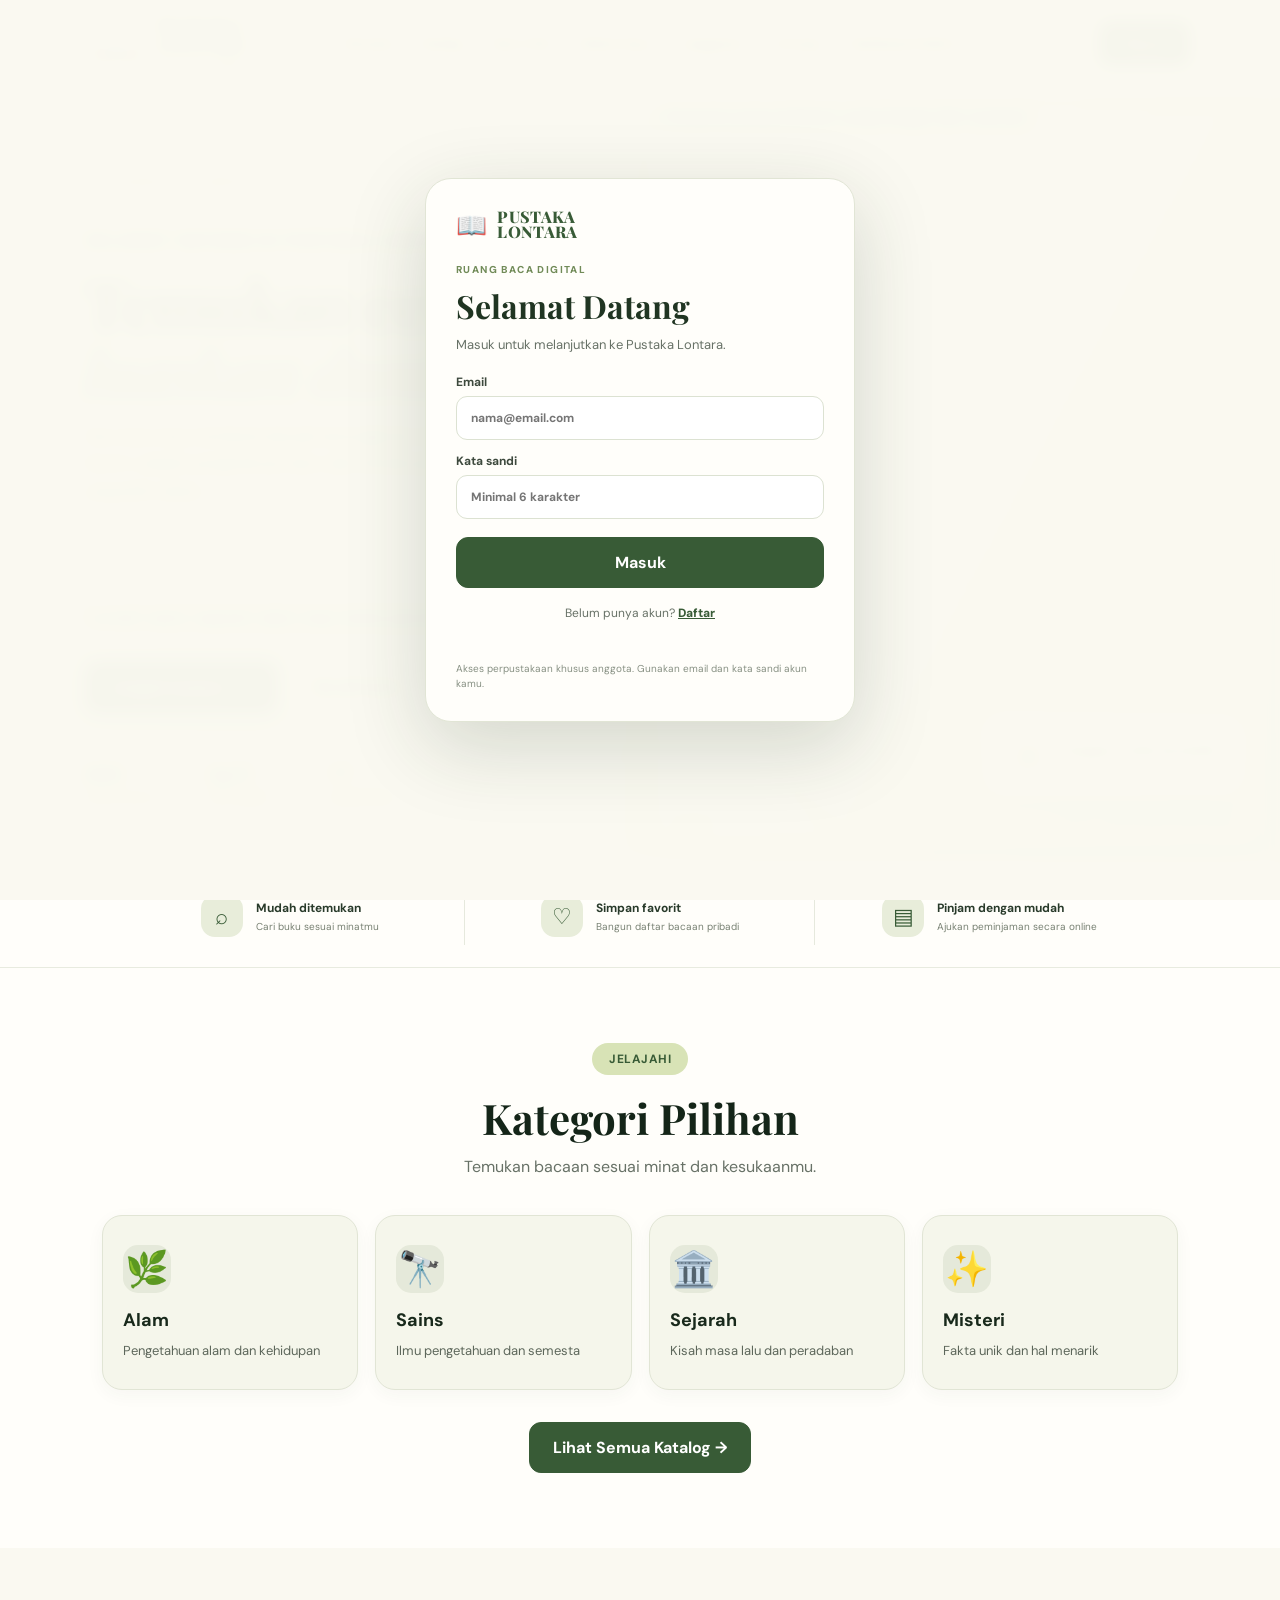
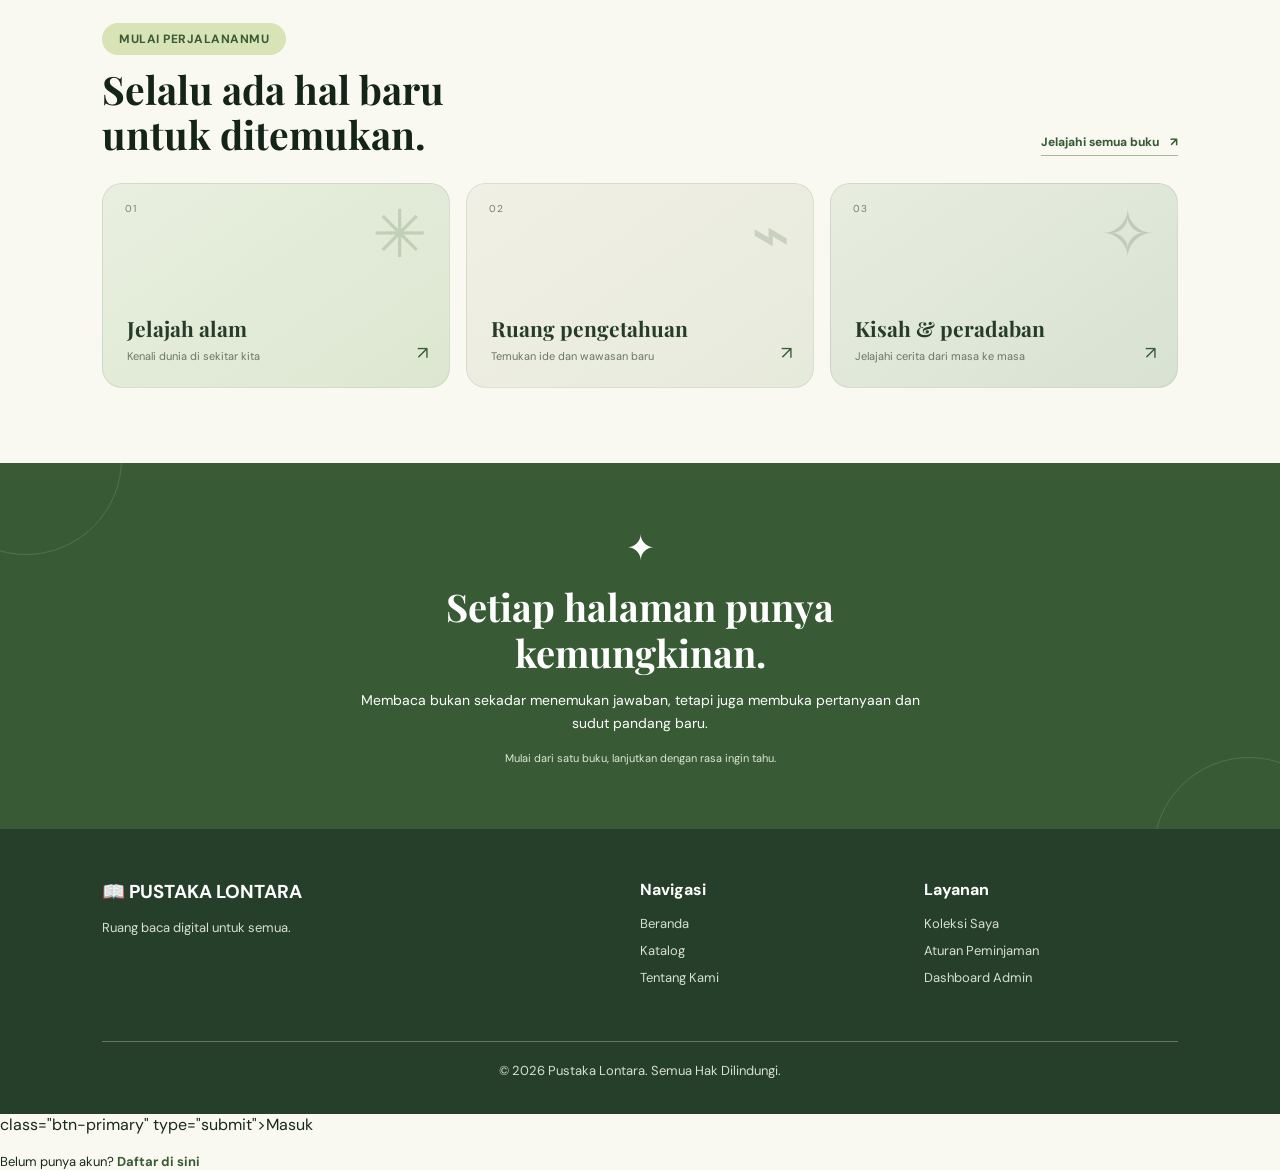
==== commit 7d631384: "Add files via upload" ====
--- a/index.html
+++ b/index.html
@@ -1,4 +1,4 @@
-<!DOCTYPE html><html lang="id"><head><meta charset="UTF-8"><meta name="viewport" content="width=device-width, initial-scale=1.0"><title>Beranda | Pustaka Lontara</title><link rel="stylesheet" href="style.css"><link rel="preconnect" href="https://fonts.googleapis.com"><link href="https://fonts.googleapis.com/css2?family=DM+Sans:wght@400;500;600;700&family=Playfair+Display:wght@600;700;800&display=swap" rel="stylesheet"></head><body><header class="navbar">
+<!DOCTYPE html><html lang="id"><head><script>document.documentElement.classList.add('auth-checking');</script><meta charset="UTF-8"><meta name="viewport" content="width=device-width, initial-scale=1.0"><title>Beranda | Pustaka Lontara</title><link rel="stylesheet" href="style.css"><link rel="preconnect" href="https://fonts.googleapis.com"><link href="https://fonts.googleapis.com/css2?family=DM+Sans:wght@400;500;600;700&family=Playfair+Display:wght@600;700;800&display=swap" rel="stylesheet"></head><body><header class="navbar">
 <a href="index.html" class="logo"><span class="logo-icon">📖</span><span><strong>PUSTAKA<br>LONTARA</strong><small>Ruang Baca Digital</small></span></a>
 <nav id="navMenu"><a href="index.html">Beranda</a><a href="katalog.html">Katalog</a><a href="buku-fisik.html">Buku Fisik</a><a href="koleksi.html">Koleksi Saya</a><a href="langganan.html">Langganan</a><a href="tentang.html">Tentang</a><a href="admin.html">Dashboard Admin</a></nav>
 <div class="nav-actions"><button id="themeToggle" class="theme-btn" title="Ganti tema">☾</button><button id="loginBtn" class="login-btn">Masuk</button><button id="menuToggle" class="menu-btn">☰</button></div></header><main><section class="hero home-hero" id="beranda">
@@ -21,7 +21,41 @@
 <section class="home-intro-strip" aria-label="Keunggulan Pustaka Lontara"><div><span class="intro-icon">⌕</span><p><strong>Mudah ditemukan</strong><small>Cari buku sesuai minatmu</small></p></div><div><span class="intro-icon">♡</span><p><strong>Simpan favorit</strong><small>Bangun daftar bacaan pribadi</small></p></div><div><span class="intro-icon">▤</span><p><strong>Pinjam dengan mudah</strong><small>Ajukan peminjaman secara online</small></p></div></section>
 <section class="categories section"><span class="eyebrow center">JELAJAHI</span><h2>Kategori Pilihan</h2><p class="section-desc">Temukan bacaan sesuai minat dan kesukaanmu.</p><div class="category-grid"><button class="category-card" data-category="Alam"><span>🌿</span><strong>Alam</strong><small>Pengetahuan alam dan kehidupan</small></button><button class="category-card" data-category="Sains"><span>🔭</span><strong>Sains</strong><small>Ilmu pengetahuan dan semesta</small></button><button class="category-card" data-category="Sejarah"><span>🏛️</span><strong>Sejarah</strong><small>Kisah masa lalu dan peradaban</small></button><button class="category-card" data-category="Misteri"><span>✨</span><strong>Misteri</strong><small>Fakta unik dan hal menarik</small></button></div><div class="center-action"><a class="btn-primary" href="katalog.html">Lihat Semua Katalog →</a></div></section>
 <section class="home-discover section"><div class="discover-heading"><div><span class="eyebrow">MULAI PERJALANANMU</span><h2>Selalu ada hal baru<br>untuk ditemukan.</h2></div><a href="katalog.html" class="discover-link">Jelajahi semua buku <span>↗</span></a></div><div class="discover-cards"><a class="discover-card discover-card-nature" href="katalog.html?kategori=Alam"><span class="discover-number">01</span><span class="discover-symbol">✳</span><strong>Jelajah alam</strong><small>Kenali dunia di sekitar kita</small><span class="discover-arrow">↗</span></a><a class="discover-card discover-card-knowledge" href="katalog.html?kategori=Sains"><span class="discover-number">02</span><span class="discover-symbol">⌁</span><strong>Ruang pengetahuan</strong><small>Temukan ide dan wawasan baru</small><span class="discover-arrow">↗</span></a><a class="discover-card discover-card-stories" href="katalog.html?kategori=Sejarah"><span class="discover-number">03</span><span class="discover-symbol">✧</span><strong>Kisah & peradaban</strong><small>Jelajahi cerita dari masa ke masa</small><span class="discover-arrow">↗</span></a></div></section>
-<section class="fact-section section"><span class="fact-icon">✦</span><h2>Setiap halaman punya kemungkinan.</h2><p>Membaca bukan sekadar menemukan jawaban, tetapi juga membuka pertanyaan dan sudut pandang baru.</p><small>Mulai dari satu buku, lanjutkan dengan rasa ingin tahu.</small></section></main><footer class="footer"><div><h3>📖 PUSTAKA LONTARA</h3><p>Ruang baca digital untuk semua.</p></div><div><h4>Navigasi</h4><a href="index.html">Beranda</a><a href="katalog.html">Katalog</a><a href="tentang.html">Tentang Kami</a></div><div><h4>Layanan</h4><a href="koleksi.html">Koleksi Saya</a><a href="#" id="footerRules">Aturan Peminjaman</a><a href="admin.html">Dashboard Admin</a></div><p class="copyright">© 2026 Pustaka Lontara. Semua Hak Dilindungi.</p></footer><div class="modal" id="loginModal"><div class="modal-content"><button class="modal-close" data-close>×</button><h2>Masuk Pustaka Lontara</h2><form id="loginForm"><input id="loginName" placeholder="Nama lengkap" required><input id="loginEmail" type="email" placeholder="Email" required><button class="btn-primary" type="submit">Masuk</button></form><p class="modal-footer-text">Belum punya akun? <a href="#" id="registerBtn">Daftar di sini</a></p></div></div>
+<section class="fact-section section"><span class="fact-icon">✦</span><h2>Setiap halaman punya kemungkinan.</h2><p>Membaca bukan sekadar menemukan jawaban, tetapi juga membuka pertanyaan dan sudut pandang baru.</p><small>Mulai dari satu buku, lanjutkan dengan rasa ingin tahu.</small></section></main><footer class="footer"><div><h3>📖 PUSTAKA LONTARA</h3><p>Ruang baca digital untuk semua.</p></div><div><h4>Navigasi</h4><a href="index.html">Beranda</a><a href="katalog.html">Katalog</a><a href="tentang.html">Tentang Kami</a></div><div><h4>Layanan</h4><a href="koleksi.html">Koleksi Saya</a><a href="#" id="footerRules">Aturan Peminjaman</a><a href="admin.html">Dashboard Admin</a></div><p class="copyright">© 2026 Pustaka Lontara. Semua Hak Dilindungi.</p></footer><div class="modal" id="loginModal">
+  <div class="modal-content">
+    <button class="modal-close" data-close>×</button>
+    <h2 id="modalTitle">Masuk Pustaka Lontara</h2>
+    <form id="loginForm">
+      <input id="loginName" placeholder="Nama lengkap (Opsional untuk Login)">
+      <input id="loginEmail" type="email" placeholder="Email" required>
+      <input id="loginPassword" type="password" placeholder="Kata sandi (minimal 6 karakter)" required>
+      <button class="btn-primary" id="authSubmitBtn" type="submit">Masuk</button>
+    </form>
+    <p class="modal-footer-text">
+      <span id="toggleText">Belum punya akun?</span> 
+      <a href="#" id="registerBtn">Daftar di sini</a>
+    </p>
+  </div>
+</div>class="btn-primary" type="submit">Masuk</button></form><p class="modal-footer-text">Belum punya akun? <a href="#" id="registerBtn">Daftar di sini</a></p></div></div>
 <div class="modal" id="borrowModal"><div class="modal-content"><button class="modal-close" data-close>×</button><h2>Formulir Peminjaman</h2><div id="selectedBookBadge" class="selected-book"></div><form id="borrowForm"><input id="borrowName" placeholder="Nama lengkap" required><input id="borrowPhone" type="tel" placeholder="Nomor HP / WhatsApp" required><textarea id="borrowAddress" placeholder="Alamat lengkap" required></textarea><button class="btn-primary" type="submit">Kirim Permintaan</button></form></div></div>
 <div class="modal" id="rulesModal"><div class="modal-content"><button class="modal-close" data-close>×</button><h2>Aturan Peminjaman</h2><div class="rules-list"><p>1. Isi data peminjam dengan benar.</p><p>2. Tunggu konfirmasi dari admin.</p><p>3. Jaga buku yang dipinjam dengan baik.</p><p>4. Kembalikan buku sesuai waktu yang disepakati.</p></div></div></div>
-<div class="modal" id="detailModal"><div class="modal-content detail-content"><button class="modal-close" data-close>×</button><img id="detailModalCover" src="" alt="Sampul buku"><div id="detailModalInfo"></div></div></div><div class="toast" id="toast"></div><script src="script.js"></script><script src="enhancements.js"></script></body></html>+<div class="modal" id="detailModal"><div class="modal-content detail-content"><button class="modal-close" data-close>×</button><img id="detailModalCover" src="" alt="Sampul buku"><div id="detailModalInfo"></div></div></div><div class="toast" id="toast"></div><script src="script.js"></script><script src="enhancements.js"></script>
+<nav class="mobile-bottom-nav" aria-label="Navigasi utama mobile">
+  <a href="index.html" class="active" aria-current="page">
+    <span class="mobile-nav-icon" aria-hidden="true">⌂</span><span>Beranda</span>
+  </a>
+  <a href="katalog.html" class="" >
+    <span class="mobile-nav-icon" aria-hidden="true">▤</span><span>Katalog</span>
+  </a>
+  <a href="langganan.html" class="" >
+    <span class="mobile-nav-icon" aria-hidden="true">♛</span><span>Langganan</span>
+  </a>
+  <a href="koleksi.html" class="" >
+    <span class="mobile-nav-icon" aria-hidden="true">♙</span><span>Profil</span>
+  </a>
+  <a href="index.html#themeToggle">
+    <span class="mobile-nav-icon" aria-hidden="true">⚙</span><span>Pengaturan</span>
+  </a>
+</nav>
+
+</body></html>
--- a/style.css
+++ b/style.css
@@ -1598,3 +1598,66 @@
   .catalog-search-box{width:100%;box-sizing:border-box}
   .catalog-search-wrap select{width:100%}
 }
+
+/* Polished membership cards and initial authentication curtain */
+html.auth-checking body{visibility:hidden}
+.auth-gate.visible{backdrop-filter:blur(8px)}
+.auth-card{border-radius:26px;box-shadow:0 24px 80px rgba(36,55,32,.18)}
+.auth-brand{letter-spacing:.3px}
+.auth-form input:focus{outline:3px solid rgba(113,139,88,.16);border-color:var(--sage)}
+.membership-grid-three{grid-template-columns:repeat(3,minmax(0,1fr))}
+.membership-card{display:flex;flex-direction:column;align-items:flex-start;min-height:260px}
+.membership-card p{flex:1}
+.membership-card.featured-plan{transform:translateY(-5px)}
+.admin-note{font-size:12px;color:#74806f;line-height:1.6;margin:10px 0 15px}
+@media(max-width:800px){.membership-grid-three{grid-template-columns:1fr}.membership-card.featured-plan{transform:none}}
+
+
+/* Navigasi bawah khusus HP — desktop tetap memakai navbar atas */
+.mobile-bottom-nav { display: none; }
+
+@media (max-width: 768px) {
+  .mobile-bottom-nav {
+    position: fixed;
+    z-index: 1000;
+    left: 0;
+    right: 0;
+    bottom: 0;
+    display: grid;
+    grid-template-columns: repeat(5, minmax(0, 1fr));
+    align-items: center;
+    min-height: 66px;
+    padding: 7px 6px calc(7px + env(safe-area-inset-bottom));
+    background: rgba(250, 249, 241, .97);
+    border-top: 1px solid rgba(90, 110, 75, .16);
+    box-shadow: 0 -5px 20px rgba(35, 45, 30, .08);
+    backdrop-filter: blur(12px);
+  }
+  .mobile-bottom-nav a {
+    display: flex;
+    min-width: 0;
+    flex-direction: column;
+    align-items: center;
+    justify-content: center;
+    gap: 4px;
+    padding: 3px 1px;
+    color: #858e80;
+    font-size: 10px;
+    font-weight: 650;
+    line-height: 1.15;
+    text-decoration: none;
+    white-space: nowrap;
+  }
+  .mobile-bottom-nav a .mobile-nav-icon {
+    font-size: 20px;
+    line-height: 1;
+  }
+  .mobile-bottom-nav a.active { color: var(--sage-dark); }
+  body { padding-bottom: 84px; }
+  body.dark-mode .mobile-bottom-nav {
+    background: rgba(32, 47, 36, .97);
+    border-color: #526b53;
+  }
+  body.dark-mode .mobile-bottom-nav a { color: #aab7a5; }
+  body.dark-mode .mobile-bottom-nav a.active { color: #e2edda; }
+}
